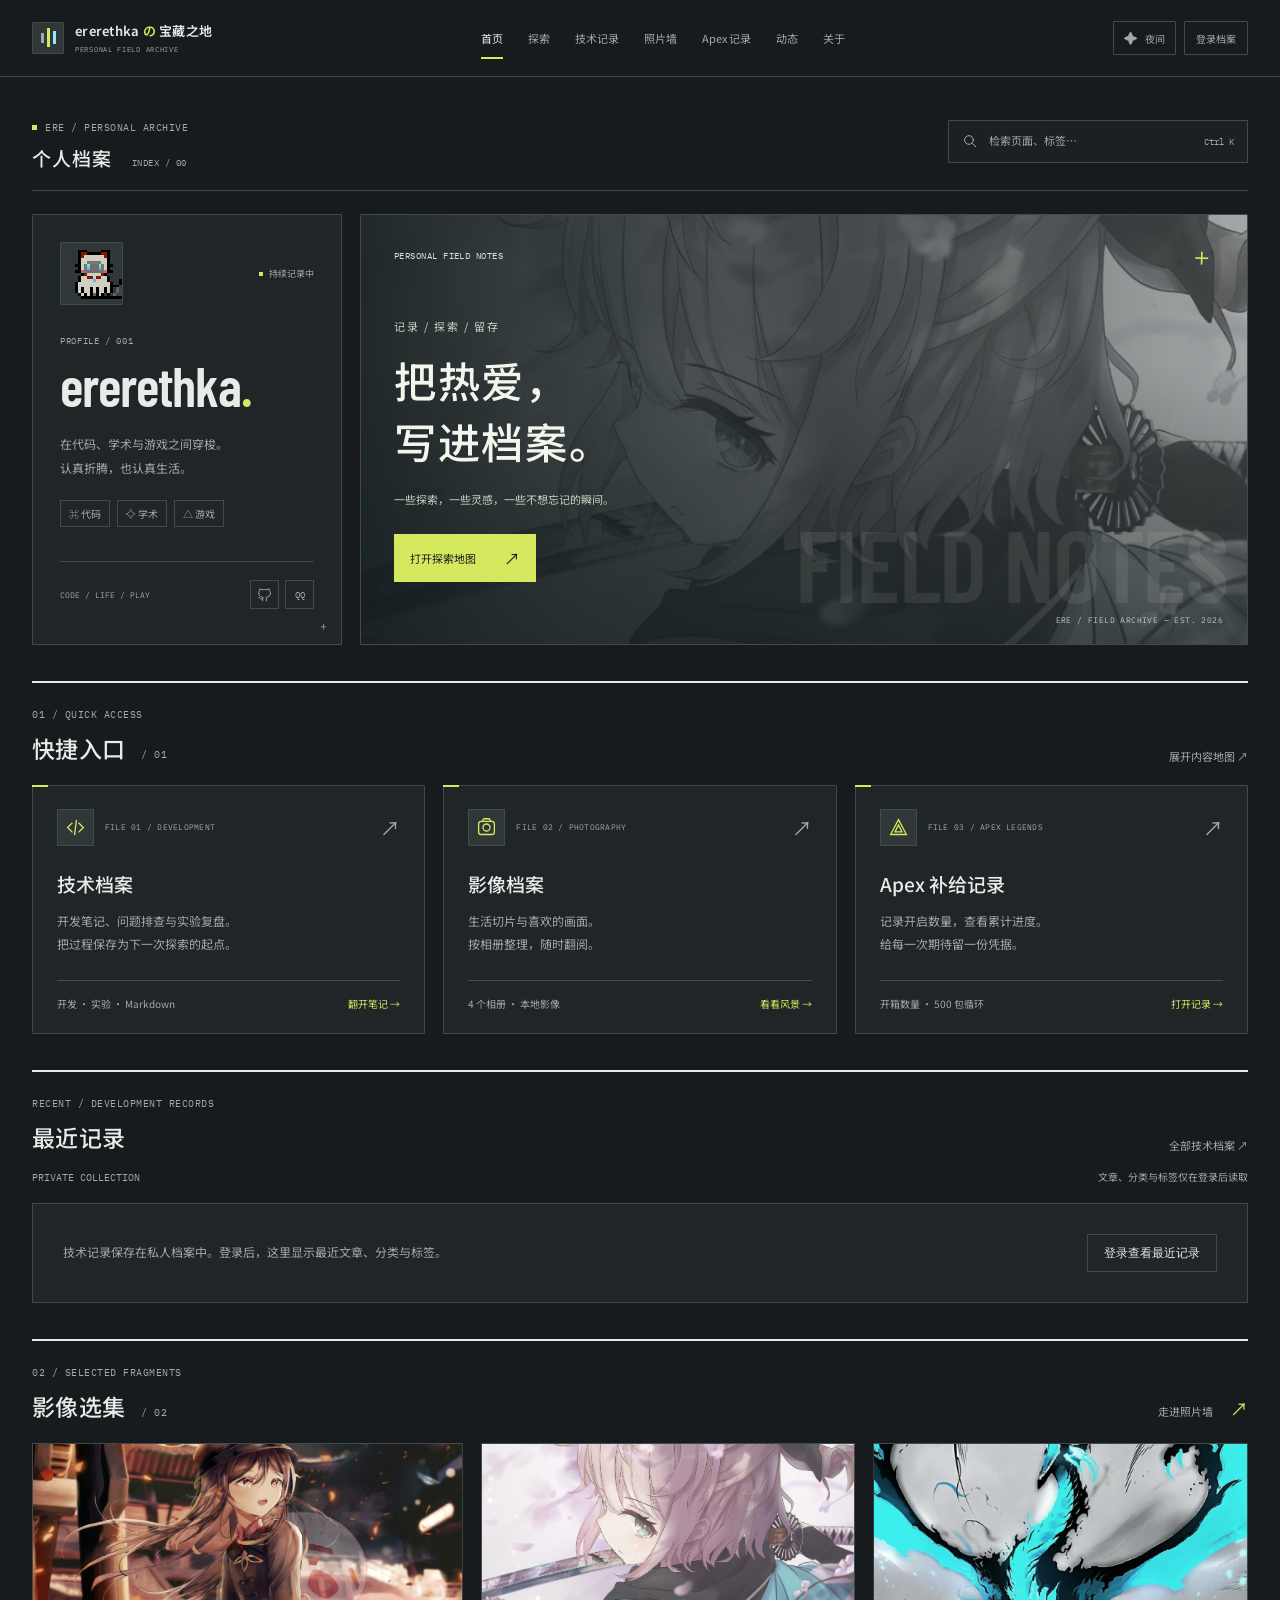
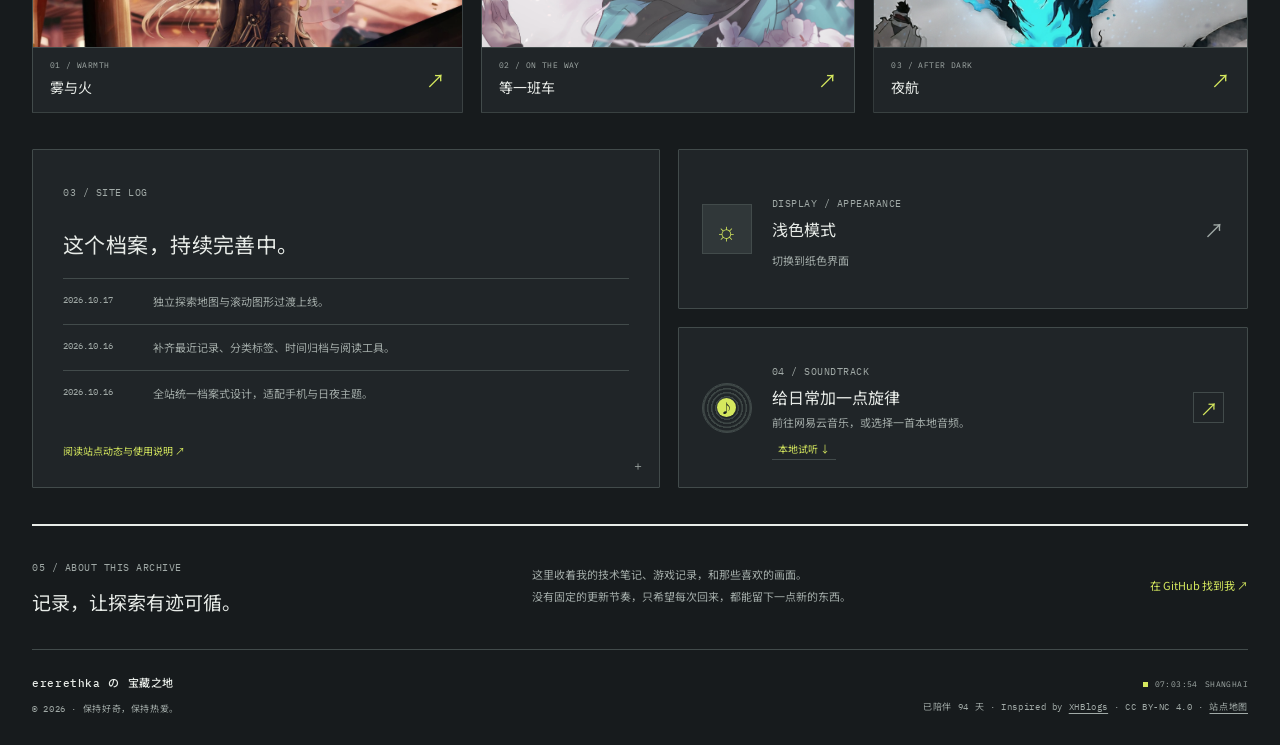
==== index.html @ 5ed35068 "feat: add a dedicated explore atlas and graphic scroll motion" ====
<!doctype html>
<html lang="zh-CN" data-theme="dark">
<head>
  <meta charset="UTF-8">
  <meta name="viewport" content="width=device-width, initial-scale=1">
  <meta name="theme-color" content="#171b1d">
  <meta name="description" content="ererethka 的数字花园。记录代码与学术，收藏生活与游戏里的小小宝藏。">
  <title>ererethka の宝藏之地</title>
  <link rel="icon" href="assets/favicon.svg" type="image/svg+xml">
  <link rel="preconnect" href="https://fonts.googleapis.com">
  <link rel="preconnect" href="https://fonts.gstatic.com" crossorigin>
  <link href="https://fonts.googleapis.com/css2?family=Barlow+Condensed:wght@500;600;700&family=IBM+Plex+Mono:wght@400;500&family=Noto+Sans+SC:wght@400;500;600;700&display=swap" rel="stylesheet">
  <link rel="stylesheet" href="styles.css?v=20261017-motion">
  <link rel="stylesheet" href="site-polish.css?v=20261017-motion">
  <link rel="stylesheet" href="styles-polish.css?v=20261017-motion">
<link rel="canonical" href="https://erethka.github.io/ererethka-s-blog/"><meta property="og:type" content="website"><meta property="og:title" content="ererethka の宝藏之地"><meta property="og:description" content="技术、影像与游戏记录，持续探索的个人档案。"><meta property="og:url" content="https://erethka.github.io/ererethka-s-blog/"><link rel="alternate" type="application/rss+xml" title="站点更新" href="/ererethka-s-blog/feed.xml"><link rel="stylesheet" href="motion.css?v=20261017-motion"><script src="navigation-motion.js?v=20261017-motion"></script></head>
<body data-route="home" data-asset-prefix="" data-auth-optional>
  <a class="skip-link" href="#mainContent">跳到正文</a>
  <header class="site-nav" id="siteNav">
    <div class="nav-inner">
      <a class="brand" href="#home" data-nav="home" aria-label="返回首页"><span class="brand-mark" aria-hidden="true"><i></i><i></i><i></i></span><span class="brand-copy"><strong>ererethka <em>の</em> 宝藏之地</strong><small>PERSONAL FIELD ARCHIVE</small></span></a>
      <nav class="desktop-links" aria-label="主导航"><a href="#home" data-nav="home">首页</a><a href="explore/index.html" data-nav="explore">探索</a><a href="dev/index.html" data-nav="dev">技术记录</a><a href="photowall/index.html" data-nav="photowall">照片墙</a><a href="apex/index.html" data-nav="apex">Apex 记录</a><a href="updates/index.html" data-nav="updates">动态</a><a href="#about" data-nav="about">关于</a></nav>
      <div class="nav-actions"><button class="theme-button" id="themeButton" type="button" aria-label="切换日夜主题"><span id="themeIcon">✦</span><span id="themeLabel">夜间</span></button><button class="mobile-menu-button" id="mobileMenuButton" type="button" aria-label="打开导航" aria-controls="mobileLinks" aria-expanded="false">☰</button></div>
    </div>
    <nav class="mobile-links" id="mobileLinks" aria-label="移动端导航"><a href="#home" data-nav="home">首页</a><a href="explore/index.html" data-nav="explore">探索</a><a href="dev/index.html" data-nav="dev">技术记录</a><a href="photowall/index.html" data-nav="photowall">照片墙</a><a href="apex/index.html" data-nav="apex">Apex 记录</a><a href="updates/index.html" data-nav="updates">动态</a><a href="#about" data-nav="about">关于</a></nav>
  </header>
  <main class="home-redesign page-container" id="home">
    <div class="home-heading" id="mainContent" tabindex="-1"><div><span class="home-kicker"><i class="small-dot"></i> ERE / PERSONAL ARCHIVE</span><p>个人档案 <span class="home-heading-code">INDEX / 00</span></p></div><section class="home-search search-wrap" aria-label="站内搜索"><div class="home-search-box"><svg viewBox="0 0 24 24" aria-hidden="true"><circle cx="10.5" cy="10.5" r="6.5"/><path d="m16 16 4.5 4.5"/></svg><input id="siteSearch" type="search" placeholder="检索页面、标签…" aria-label="搜索站内页面" autocomplete="off"><kbd>Ctrl K</kbd></div><div class="search-results home-search-results" id="searchResults" hidden></div></section></div>

    <section class="home-hero" aria-label="个人主页">
      <article class="profile-panel home-panel"><div class="profile-intro"><div class="hero-avatar" role="img" aria-label="暹罗猫像素头像"></div><span class="profile-status"><i></i> 持续记录中</span></div><p class="hero-greeting">PROFILE / 001</p><h1>ererethka<span>.</span></h1><p class="hero-intro">在代码、学术与游戏之间穿梭。<br>认真折腾，也认真生活。</p><div class="interest-tags"><span>⌘ 代码</span><span>✧ 学术</span><span>△ 游戏</span></div><div class="profile-bottom-line"><span>CODE / LIFE / PLAY</span><div class="social-row" aria-label="联系方式"><a href="https://github.com/Erethka" target="_blank" rel="noopener" aria-label="访问 GitHub"><svg viewBox="0 0 24 24" aria-hidden="true"><path d="M9 19c-4 1-4-2-6-2m12 5v-3.5c0-1 .1-1.5-.5-2 3.5-.4 7-1.7 7-7A5.4 5.4 0 0 0 20 6c.2-1 .2-2-.4-3-1.6 0-3 1-3.6 1.5a13 13 0 0 0-8 0C7.3 4 6 3 4.4 3 4 4 4 5 4.2 6a5.4 5.4 0 0 0-1.5 3.5c0 5.3 3.5 6.6 7 7-.5.5-.7 1.2-.7 2V22"/></svg></a><button type="button" data-copy="2601103442" aria-label="复制 QQ 号码">QQ</button></div></div></article>
      <article class="garden-cover" data-scroll-scene><img src="assets/backgrounds/light/station-girl.jpg" alt="站台少女主题插画" fetchpriority="high"><div class="cover-shade"></div><div class="cover-top"><span>PERSONAL FIELD NOTES</span><span class="cover-star" aria-hidden="true">＋</span></div><div class="cover-copy"><span class="cover-eyebrow">记录 / 探索 / 留存</span><h2>把热爱，<br>写进档案。</h2><p>一些探索，一些灵感，一些不想忘记的瞬间。</p><a href="explore/index.html" class="cover-link">打开探索地图 <span aria-hidden="true">↗</span></a></div><span class="cover-footnote">ERE / FIELD ARCHIVE — EST. 2026</span></article>
    </section>

    <section class="home-explore" id="projects" aria-labelledby="exploreTitle"><div class="section-heading"><div><span class="home-kicker">01 / QUICK ACCESS</span><h2 id="exploreTitle">快捷入口<span> / 01</span></h2></div><a class="section-more" href="explore/index.html">展开内容地图 ↗</a></div><div class="destination-grid">
      <a class="destination-card home-panel" href="dev/index.html"><div class="destination-top"><span class="destination-icon violet"><svg viewBox="0 0 24 24" aria-hidden="true"><path d="m8 7-5 5 5 5m8-10 5 5-5 5m-3-13-2 16"/></svg></span><span class="destination-label">FILE 01 / DEVELOPMENT</span><span class="card-arrow" aria-hidden="true">↗</span></div><h3>技术档案</h3><p>开发笔记、问题排查与实验复盘。<br>把过程保存为下一次探索的起点。</p><div class="destination-foot"><span>开发 · 实验 · Markdown</span><span>翻开笔记 →</span></div></a>
      <a class="destination-card home-panel" href="photowall/index.html"><div class="destination-top"><span class="destination-icon peach"><svg viewBox="0 0 24 24" aria-hidden="true"><rect x="3" y="5" width="18" height="15" rx="3"/><path d="m7 5 2-3h6l2 3"/><circle cx="12" cy="12" r="4"/></svg></span><span class="destination-label">FILE 02 / PHOTOGRAPHY</span><span class="card-arrow" aria-hidden="true">↗</span></div><h3>影像档案</h3><p>生活切片与喜欢的画面。<br>按相册整理，随时翻阅。</p><div class="destination-foot"><span>4 个相册 · 本地影像</span><span>看看风景 →</span></div></a>
      <a class="destination-card home-panel" href="apex/index.html"><div class="destination-top"><span class="destination-icon mint"><svg viewBox="0 0 24 24" aria-hidden="true"><path d="m12 3 9 17H3L12 3Zm0 6-4 8h8l-4-8Z"/></svg></span><span class="destination-label">FILE 03 / APEX LEGENDS</span><span class="card-arrow" aria-hidden="true">↗</span></div><h3>Apex 补给记录</h3><p>记录开启数量，查看累计进度。<br>给每一次期待留一份凭据。</p><div class="destination-foot"><span>开箱数量 · 500 包循环</span><span>打开记录 →</span></div></a>
    </div></section>

    <section class="home-recent" id="recent" aria-labelledby="recentTitle"><div class="section-heading"><div><span class="home-kicker">RECENT / DEVELOPMENT RECORDS</span><h2 id="recentTitle">最近记录</h2></div><a class="section-more" href="dev/index.html">全部技术档案 ↗</a></div><div class="recent-meta"><span id="recentStats">PRIVATE COLLECTION</span><span>文章、分类与标签仅在登录后读取</span></div><div class="recent-documents" id="recentDocuments" aria-live="polite"><div class="recent-state"><p>正在确认档案会话…</p></div></div></section>

    <section class="home-photo-strip" id="photowall" aria-labelledby="photoTitle"><div class="section-heading"><div><span class="home-kicker">02 / SELECTED FRAGMENTS</span><h2 id="photoTitle">影像选集<span> / 02</span></h2></div><a class="section-more" href="photowall/index.html">走进照片墙 <span aria-hidden="true">↗</span></a></div><div class="photo-mosaic"><a href="photowall/index.html?album=%E9%9B%BE%E4%B8%8E%E7%81%AB&amp;photo=1" class="photo-tile"><img src="assets/backgrounds/light/hu-tao.jpg" alt="雾与火，暖色调的胡桃主题插画" loading="lazy"><span class="photo-caption"><span><small>01 / WARMTH</small><strong>雾与火</strong></span><span aria-hidden="true">↗</span></span></a><a href="photowall/index.html?album=%E7%AD%89%E4%B8%80%E7%8F%AD%E8%BD%A6&amp;photo=1" class="photo-tile"><img src="assets/backgrounds/light/station-girl.jpg" alt="等一班车，站台上的少女插画" loading="lazy"><span class="photo-caption"><span><small>02 / ON THE WAY</small><strong>等一班车</strong></span><span aria-hidden="true">↗</span></span></a><a href="photowall/index.html?album=%E5%A4%9C%E8%88%AA&amp;photo=1" class="photo-tile"><img src="assets/backgrounds/dark/kaisel.jpg" alt="夜航，蓝紫色幻想场景插画" loading="lazy"><span class="photo-caption"><span><small>03 / AFTER DARK</small><strong>夜航</strong></span><span aria-hidden="true">↗</span></span></a></div></section>

    <section class="slow-grid" aria-label="花园角落"><article class="moment-card home-panel" id="timeline"><span class="home-kicker">03 / SITE LOG</span><h2>这个档案，持续完善中。</h2><ol class="site-log"><li><time datetime="2026-10-17">2026.10.17</time><span>独立探索地图与滚动图形过渡上线。</span></li><li><time datetime="2026-10-16">2026.10.16</time><span>补齐最近记录、分类标签、时间归档与阅读工具。</span></li><li><time datetime="2026-10-16">2026.10.16</time><span>全站统一档案式设计，适配手机与日夜主题。</span></li></ol><a class="log-source" href="updates/index.html">阅读站点动态与使用说明 ↗</a></article><div class="side-stack"><button class="theme-feature home-panel" id="themeCard" type="button"><span class="theme-orb" id="themeOrb" aria-hidden="true">✿</span><span><span class="home-kicker">DISPLAY / APPEARANCE</span><strong id="themeCardTitle">日间模式</strong><small id="themeCardCopy">切换到纸色界面</small></span><span class="card-arrow" aria-hidden="true">↗</span></button><section class="home-music home-panel" id="music" aria-label="音乐角落"><div class="music-disc" aria-hidden="true"><span>♪</span></div><div><span class="home-kicker">04 / SOUNDTRACK</span><h2>给日常加一点旋律</h2><p id="musicStatus">前往网易云音乐，或选择一首本地音频。</p><button class="music-load" id="chooseMusic" type="button">本地试听 ↓</button><input id="localMusic" type="file" accept="audio/*" hidden></div><a class="music-open" href="https://music.163.com/" target="_blank" rel="noopener" aria-label="在网易云音乐找一首歌">↗</a><audio id="localAudio" controls preload="metadata" hidden aria-label="本地音频播放器"></audio></section></div></section>

    <section class="home-about" id="about"><div><span class="home-kicker">05 / ABOUT THIS ARCHIVE</span><h2>记录，让探索有迹可循。</h2></div><p>这里收着我的技术笔记、游戏记录，和那些喜欢的画面。<br>没有固定的更新节奏，只希望每次回来，都能留下一点新的东西。</p><a href="https://github.com/Erethka" target="_blank" rel="noopener">在 GitHub 找到我 ↗</a></section>
    <footer class="site-footer"><div><span class="footer-name">ererethka の 宝藏之地</span><span>© 2026 · 保持好奇，保持热爱。</span></div><div class="footer-right"><span class="footer-time"><i class="small-dot"></i><span id="clock">00:00:00</span> SHANGHAI</span><span>已陪伴 <b id="uptime">0 天</b> · Inspired by <a href="https://github.com/heiehiehi/XinghuisamaBlogs" target="_blank" rel="noopener">XHBlogs</a> · CC BY-NC 4.0 · <a href="sitemap.xml">站点地图</a></span></div></footer>
  </main>
  <div class="toast" id="toast" role="status"></div>
  <script src="apex-auth.js?v=20261017-motion"></script>
  <script src="app.js?v=20261017-motion"></script>
  <script src="home-archive.js?v=20261017-motion"></script>
<script src="motion.js?v=20261017-motion"></script></body>
</html>
---- styles.css ----
:root {
  color-scheme: dark;
  --bg: #0b1023;
  --bg-deep: #080b18;
  --text: #f7f8ff;
  --muted: #a6aec7;
  --muted-strong: #d8ddf1;
  --accent: #818cf8;
  --accent-strong: #6366f1;
  --purple: #c084fc;
  --pink: #f0a5d9;
  --cyan: #7dd3fc;
  --gold: #f8d58a;
  --line: rgba(226, 232, 255, .18);
  --line-soft: rgba(226, 232, 255, .1);
  --glass: rgba(22, 30, 59, .55);
  --glass-strong: rgba(17, 24, 46, .77);
  --shadow: 0 24px 70px rgba(2, 6, 23, .34);
  --radius: 24px;
}

html[data-theme="light"] {
  color-scheme: light;
  --bg: #f3f5fb;
  --bg-deep: #e8ecf7;
  --text: #172038;
  --muted: #66718a;
  --muted-strong: #3e4964;
  --accent: #6366f1;
  --accent-strong: #4f46e5;
  --purple: #8b5cf6;
  --pink: #db78ba;
  --cyan: #1685b7;
  --gold: #b77b10;
  --line: rgba(71, 85, 125, .2);
  --line-soft: rgba(71, 85, 125, .12);
  --glass: rgba(255, 255, 255, .52);
  --glass-strong: rgba(255, 255, 255, .76);
  --shadow: 0 24px 65px rgba(76, 88, 130, .18);
}

* { box-sizing: border-box; }
html { min-height: 100%; scroll-behavior: smooth; }
body { margin: 0; min-height: 100vh; overflow-x: hidden; color: var(--text); background: var(--bg); font-family: "Noto Serif SC", "Songti SC", serif; -webkit-font-smoothing: antialiased; transition: background .7s ease, color .7s ease; }
button, input { font: inherit; }
button, a { -webkit-tap-highlight-color: transparent; }
button { border: 0; cursor: pointer; color: inherit; }
a { color: inherit; }

/* Background system inspired by XHBlogs' image slider and soft color wash. */
.ambient { position: fixed; inset: 0; z-index: -10; overflow: hidden; background: var(--bg-deep); pointer-events: none; }
.ambient-slides, .ambient-slide { position: absolute; inset: 0; }
.ambient-slide { background-position: center; background-size: cover; opacity: 0; transform: scale(1.05); transition: opacity 2s ease, transform 12s ease; }
.ambient-slide.active { opacity: .62; transform: scale(1); }
html[data-theme="light"] .ambient-slide.active { opacity: .42; }
.ambient-wash { position: absolute; inset: 0; background: linear-gradient(135deg, rgba(8, 12, 32, .9), rgba(17, 24, 55, .67) 45%, rgba(55, 33, 70, .82)); backdrop-filter: blur(13px); }
html[data-theme="light"] .ambient-wash { background: linear-gradient(135deg, rgba(247, 249, 255, .84), rgba(231, 235, 250, .55) 52%, rgba(246, 225, 242, .72)); }
.ambient-orb { position: absolute; width: 44vw; height: 44vw; max-width: 650px; max-height: 650px; border-radius: 50%; filter: blur(80px); opacity: .35; }
.orb-left { left: -18%; top: -22%; background: #6366f1; }
.orb-right { right: -17%; bottom: -25%; background: #d946ef; opacity: .21; }
html[data-theme="light"] .ambient-orb { opacity: .2; }
.ambient-grain { position: absolute; inset: 0; opacity: .06; background-image: url("data:image/svg+xml,%3Csvg viewBox='0 0 180 180' xmlns='http://www.w3.org/2000/svg'%3E%3Cfilter id='noise'%3E%3CfeTurbulence type='fractalNoise' baseFrequency='.85' numOctaves='3' stitchTiles='stitch'/%3E%3C/filter%3E%3Crect width='100%25' height='100%25' filter='url(%23noise)' opacity='.8'/%3E%3C/svg%3E"); mix-blend-mode: overlay; }

/* Shared glass language. */
.glass-card { position: relative; overflow: hidden; border: 1px solid var(--line); border-radius: var(--radius); background: var(--glass); box-shadow: var(--shadow); backdrop-filter: blur(18px); -webkit-backdrop-filter: blur(18px); transition: border-color .35s ease, background .5s ease, transform .35s ease, box-shadow .35s ease; }
.glass-card:hover { border-color: color-mix(in srgb, var(--accent) 42%, var(--line)); box-shadow: 0 27px 80px rgba(2, 6, 23, .4); }
html[data-theme="light"] .glass-card:hover { box-shadow: 0 25px 65px rgba(76, 88, 130, .22); }
.page-container { width: min(1180px, calc(100% - 34px)); margin: 0 auto; padding: 112px 0 28px; }
.kicker { display: block; margin-bottom: 10px; color: var(--accent); font: 800 10px/1.2 Manrope, sans-serif; letter-spacing: .2em; text-transform: uppercase; }
.text-link, .outline-link { color: var(--accent); font-size: 11px; font-weight: 800; text-decoration: none; white-space: nowrap; }
.text-link:hover, .outline-link:hover { color: var(--text); }

/* Navigation */
.site-nav { position: fixed; inset: 0 0 auto; z-index: 50; border-bottom: 1px solid var(--line-soft); background: color-mix(in srgb, var(--bg) 50%, transparent); backdrop-filter: blur(22px); -webkit-backdrop-filter: blur(22px); transition: transform .45s ease, background .7s ease; }
.nav-inner { width: min(1180px, calc(100% - 34px)); height: 74px; margin: 0 auto; display: flex; align-items: center; justify-content: space-between; gap: 24px; }
.brand { display: inline-flex; align-items: center; gap: 11px; color: var(--text); text-decoration: none; min-width: 210px; }
.brand-mark { display: inline-flex; align-items: center; justify-content: center; gap: 3px; width: 35px; height: 35px; border: 1px solid var(--line); border-radius: 11px; background: linear-gradient(145deg, rgba(129, 140, 248, .45), rgba(240, 165, 217, .22)); transform: skew(-8deg); box-shadow: 0 8px 22px rgba(99, 102, 241, .22); }
.brand-mark i { display: block; width: 3px; border-radius: 4px; background: #fff; }
.brand-mark i:nth-child(1) { height: 10px; }
.brand-mark i:nth-child(2) { height: 19px; background: var(--pink); }
.brand-mark i:nth-child(3) { height: 13px; background: var(--cyan); }
.brand-copy strong { display: block; font: 800 15px/1.1 Manrope, sans-serif; letter-spacing: .08em; white-space: nowrap; }
.brand-copy strong em { color: var(--accent); font-style: normal; }
.brand-copy small { display: block; margin-top: 4px; color: var(--muted); font: 700 8px/1 Manrope, sans-serif; letter-spacing: .22em; }
.desktop-links { display: flex; align-items: center; justify-content: center; gap: clamp(13px, 2.1vw, 29px); font: 700 12px/1 Manrope, sans-serif; white-space: nowrap; }
.desktop-links a, .mobile-links a { position: relative; color: var(--muted-strong); text-decoration: none; transition: color .25s ease; }
.desktop-links a:hover, .desktop-links a.active, .mobile-links a:hover, .mobile-links a.active { color: var(--accent); }
.desktop-links a.active::after { content: ""; position: absolute; right: 50%; bottom: -11px; width: 5px; height: 5px; border-radius: 50%; background: var(--accent); box-shadow: 0 0 13px var(--accent); transform: translateX(50%); }
.nav-actions { display: flex; align-items: center; gap: 8px; }
.theme-button, .icon-button, .mobile-menu-button { display: inline-flex; align-items: center; justify-content: center; gap: 7px; min-width: 38px; height: 36px; padding: 0 10px; border: 1px solid var(--line); border-radius: 11px; background: var(--glass); color: var(--muted-strong); font: 800 10px/1 Manrope, sans-serif; transition: transform .25s ease, border-color .25s ease, background .25s ease; }
.theme-button:hover, .icon-button:hover, .mobile-menu-button:hover { border-color: var(--accent); background: color-mix(in srgb, var(--accent) 16%, var(--glass)); transform: translateY(-1px); }
.theme-button span:first-child { color: var(--gold); font-size: 14px; }
.icon-button { width: 36px; padding: 0; font-size: 16px; }
.mobile-menu-button { display: none; width: 36px; padding: 0; font-size: 17px; }
.mobile-links { display: none; }

/* Home */
.welcome-grid { display: grid; grid-template-columns: 1.22fr .78fr; gap: 22px; margin-bottom: 23px; }
.profile-card { min-height: 275px; padding: 30px; display: flex; flex-direction: column; justify-content: space-between; cursor: default; }
.profile-card::before { content: ""; position: absolute; width: 260px; height: 260px; right: -100px; top: -120px; border-radius: 50%; background: radial-gradient(circle, rgba(129, 140, 248, .35), transparent 70%); pointer-events: none; }
.profile-top { display: flex; gap: 23px; align-items: center; position: relative; z-index: 1; }
.avatar-frame { flex: 0 0 104px; width: 104px; height: 104px; padding: 4px; border-radius: 25px; background: linear-gradient(145deg, var(--accent-strong), var(--pink)); box-shadow: 0 10px 28px rgba(99, 102, 241, .32); transform: rotate(-3deg); transition: transform .4s ease; }
.profile-card:hover .avatar-frame { transform: rotate(2deg) scale(1.04); }
.avatar-frame img { display: block; width: 100%; height: 100%; border-radius: 21px; object-fit: cover; background: var(--glass-strong); }
.profile-copy h1 { margin: 0 0 10px; font-size: clamp(26px, 3vw, 38px); line-height: 1.22; letter-spacing: -.04em; }
.profile-copy > p:last-child { max-width: 510px; margin: 0; color: var(--muted); font-size: 13px; line-height: 1.9; }
.profile-bottom { display: flex; align-items: end; justify-content: space-between; gap: 18px; margin-top: 27px; position: relative; z-index: 1; }
.mini-stats { display: flex; align-items: center; gap: 27px; }
.mini-stats > div { min-width: 44px; text-align: center; }
.mini-stats > div + div { border-left: 1px solid var(--line); padding-left: 27px; }
.mini-stats strong { display: block; color: var(--accent); font: 900 23px/1 Manrope, sans-serif; }
.mini-stats span { display: block; margin-top: 6px; color: var(--muted); font-size: 10px; }
.social-row { display: flex; gap: 8px; }
.social-row a, .social-row button { display: grid; place-items: center; width: 34px; height: 34px; border: 1px solid var(--line); border-radius: 11px; background: rgba(255, 255, 255, .08); color: var(--muted-strong); font: 800 9px/1 Manrope, sans-serif; text-decoration: none; transition: .25s ease; }
.social-row a:hover, .social-row button:hover { color: #fff; border-color: var(--accent); background: var(--accent); transform: translateY(-2px); }
.music-card { min-height: 275px; padding: 27px; display: flex; flex-direction: column; justify-content: space-between; }
.card-glow { position: absolute; width: 220px; height: 220px; right: -85px; top: -105px; border-radius: 50%; background: radial-gradient(circle, rgba(192, 132, 252, .4), transparent 68%); }
.music-head, .section-label { display: flex; align-items: center; justify-content: space-between; gap: 12px; font: 800 9px/1 Manrope, sans-serif; letter-spacing: .13em; }
.pill { display: inline-flex; padding: 6px 9px; border-radius: 7px; background: rgba(129, 140, 248, .15); color: var(--accent); }
.live-indicator { color: #86efac; font-size: 8px; }
.live-indicator i, .status-dot { display: inline-block; width: 6px; height: 6px; margin-right: 5px; border-radius: 50%; background: #86efac; box-shadow: 0 0 11px #86efac; }
.music-main { display: flex; align-items: center; gap: 17px; position: relative; z-index: 1; }
.record-disc { display: grid; place-items: center; width: 88px; height: 88px; flex: 0 0 88px; border: 3px solid rgba(255, 255, 255, .5); border-radius: 50%; background: radial-gradient(circle at center, #f8fafc 0 8%, #a5b4fc 9% 12%, #3b425e 13% 29%, #11162d 30% 64%, #6366f1 65% 69%, #11162d 70%); box-shadow: 0 12px 24px rgba(2, 6, 23, .35); }
.record-disc span { color: var(--accent-strong); font-size: 21px; transform: translateY(-1px); }
.music-main h2 { margin: 0 0 7px; font-size: 18px; letter-spacing: -.03em; }
.music-main p { margin: 0; color: var(--muted); font-size: 11px; line-height: 1.7; }
.music-controls { display: flex; align-items: center; gap: 13px; position: relative; z-index: 1; }
.round-control { display: grid; place-items: center; width: 40px; height: 40px; border-radius: 50%; background: var(--accent); color: #fff; font: 800 12px/1 Manrope, sans-serif; box-shadow: 0 8px 20px rgba(99, 102, 241, .35); transition: transform .25s ease; }
.round-control:hover { transform: scale(1.08); }
.music-controls > a { margin-left: auto; color: var(--accent); font: 800 10px/1 Manrope, sans-serif; text-decoration: none; }
.wave { display: flex; align-items: end; height: 25px; gap: 3px; }
.wave i { display: block; width: 3px; height: 9px; border-radius: 4px; background: var(--purple); animation: wave 1.3s ease-in-out infinite; }
.wave i:nth-child(2) { height: 17px; animation-delay: .2s; background: var(--accent); }.wave i:nth-child(3) { height: 12px; animation-delay: .4s; }.wave i:nth-child(4) { height: 20px; animation-delay: .1s; background: var(--pink); }.wave i:nth-child(5) { height: 8px; animation-delay: .35s; }
@keyframes wave { 0%, 100% { transform: scaleY(.65); opacity: .65; } 50% { transform: scaleY(1.2); opacity: 1; } }

.search-wrap { position: relative; z-index: 4; width: min(690px, 100%); margin: 0 auto 25px; }
.search-box { display: flex; align-items: center; gap: 11px; height: 48px; padding: 0 15px; border: 1px solid var(--line); border-radius: 16px; background: var(--glass); box-shadow: var(--shadow); backdrop-filter: blur(16px); }
.search-box > span { color: var(--accent); font: 900 23px/1 Manrope, sans-serif; transform: rotate(-15deg); }
.search-box input { min-width: 0; flex: 1; border: 0; outline: 0; background: transparent; color: var(--text); font-size: 12px; }
.search-box input::placeholder { color: var(--muted); }
.search-box kbd { padding: 4px 7px; border: 1px solid var(--line); border-radius: 6px; color: var(--muted); font: 700 9px/1 Manrope, sans-serif; }
.search-results { position: absolute; inset: 55px 0 auto; padding: 8px; border: 1px solid var(--line); border-radius: 15px; background: var(--glass-strong); box-shadow: var(--shadow); backdrop-filter: blur(18px); }
.search-result { display: block; padding: 10px 12px; border-radius: 10px; color: var(--muted-strong); text-decoration: none; font-size: 11px; }.search-result:hover { background: rgba(129, 140, 248, .14); color: var(--text); }.search-result small { display: block; margin-top: 3px; color: var(--muted); font: 9px/1.4 Manrope, sans-serif; }

.feature-grid { display: grid; grid-template-columns: .96fr 1.04fr; gap: 22px; margin-bottom: 22px; }
.feature-card { min-height: 395px; padding: 27px; }
.section-label { color: var(--muted); }.section-label a { color: var(--accent); text-decoration: none; letter-spacing: 0; }.feature-card h2 { margin: 28px 0 20px; font-size: 25px; letter-spacing: -.04em; }
.project-list { display: flex; flex-direction: column; gap: 4px; }.project-list article { display: grid; grid-template-columns: auto 1fr auto; align-items: start; gap: 11px; padding: 15px 0; border-top: 1px solid var(--line-soft); }.project-list article > div { min-width: 0; }.project-list strong { display: block; font-size: 13px; }.project-list p { margin: 5px 0 0; color: var(--muted); font-size: 10px; line-height: 1.7; }.project-list article > b { color: var(--muted); font: 800 8px/1 Manrope, sans-serif; letter-spacing: .14em; }.project-dot { width: 9px; height: 9px; margin-top: 4px; border-radius: 50%; box-shadow: 0 0 13px currentColor; }.project-dot.violet { color: var(--purple); background: var(--purple); }.project-dot.cyan { color: var(--cyan); background: var(--cyan); }.project-dot.pink { color: var(--pink); background: var(--pink); }
.feature-side { display: flex; flex-direction: column; gap: 22px; min-width: 0; }.photo-card { display: block; min-height: 200px; color: #fff; text-decoration: none; }.photo-card img, .photo-overlay { position: absolute; inset: 0; width: 100%; height: 100%; object-fit: cover; }.photo-card img { transition: transform .8s ease; }.photo-card:hover img { transform: scale(1.06); }.photo-overlay { background: linear-gradient(120deg, rgba(12, 18, 43, .77), rgba(29, 18, 45, .19) 70%); }.photo-card > div { position: absolute; inset: auto 25px 22px; z-index: 1; }.photo-card .kicker { color: #dbeafe; }.photo-card h2 { margin: 0 0 3px; font-size: 27px; }.photo-card p { margin: 0; color: rgba(255, 255, 255, .82); font-size: 11px; }.side-row { display: grid; grid-template-columns: 1.35fr .65fr; gap: 22px; min-height: 173px; }.moments-card { padding: 23px; }.moments-card h3 { margin: 23px 0 10px; font-size: 16px; }.moments-card p { margin: 0; color: var(--muted); font-size: 11px; line-height: 1.7; }.tiny-arrow { color: var(--accent); font-size: 16px; }.moment-line { display: flex; align-items: center; gap: 7px; margin-top: 18px; color: var(--muted); font: 9px/1 Manrope, sans-serif; }.moment-line i { width: 5px; height: 5px; border-radius: 50%; background: var(--pink); box-shadow: 0 0 10px var(--pink); }.theme-card { display: flex; flex-direction: column; align-items: center; justify-content: center; gap: 5px; padding: 16px; text-align: center; }.theme-card:hover { transform: translateY(-3px); }.theme-orb { display: grid; place-items: center; width: 58px; height: 58px; margin-bottom: 7px; border-radius: 50%; background: linear-gradient(145deg, #f7d68e, #d8a7f4); color: #fff; font-size: 27px; box-shadow: inset -8px -8px 18px rgba(110, 67, 162, .24), 0 9px 22px rgba(192, 132, 252, .3); }.theme-card strong { font-size: 12px; }.theme-card small { color: var(--muted); font-size: 9px; }.theme-hint { margin-top: 6px; color: var(--accent); font: 800 8px/1 Manrope, sans-serif; letter-spacing: .08em; }
.dashboard { display: flex; align-items: stretch; min-height: 91px; margin-bottom: 22px; }.clock-block { display: flex; flex-direction: column; justify-content: center; min-width: 215px; padding: 17px 26px; color: #fff; background: rgba(9, 14, 34, .74); font-family: Manrope, sans-serif; }.clock-block span { font-size: 27px; font-weight: 900; letter-spacing: .1em; }.clock-block small { margin-top: 6px; color: #a5b4fc; font-size: 8px; letter-spacing: .16em; }.dashboard-copy { display: flex; align-items: center; gap: 12px; flex: 1; padding: 16px 25px; }.status-dot { flex: 0 0 auto; width: 8px; height: 8px; margin: 0; }.dashboard-copy h2 { margin: 0 0 5px; font-size: 14px; }.dashboard-copy p { margin: 0; color: var(--muted); font-size: 10px; line-height: 1.6; }.dashboard-copy strong { color: var(--accent); }.stack-badges { display: flex; align-items: center; gap: 7px; padding: 16px 23px; font: 800 8px/1 Manrope, sans-serif; }.stack-badges span { padding: 7px 8px; border: 1px solid var(--line); border-radius: 7px; color: var(--muted); background: rgba(255, 255, 255, .06); white-space: nowrap; }
.lower-grid { display: grid; grid-template-columns: 1fr 1fr; gap: 22px; margin-bottom: 24px; }.lower-card { min-height: 190px; padding: 25px; }.lower-card h2 { margin: 26px 0 9px; font-size: 22px; }.lower-card p { max-width: 430px; margin: 0 0 20px; color: var(--muted); font-size: 11px; line-height: 1.8; }
.site-footer { display: flex; align-items: center; justify-content: space-between; gap: 18px; padding: 23px 4px 7px; color: var(--muted); font: 800 9px/1.5 Manrope, sans-serif; letter-spacing: .07em; }.site-footer a { color: var(--accent); text-decoration: none; }.site-footer a:hover { color: var(--text); }

/* Apex page */
.apex-page { padding-top: 122px; }.apex-hero { display: flex; align-items: end; justify-content: space-between; gap: 24px; margin-bottom: 24px; }.apex-hero h1 { margin: 0 0 9px; font-size: clamp(32px, 5vw, 58px); letter-spacing: -.06em; }.apex-hero h1 em { color: var(--accent); font-style: normal; }.apex-hero p:not(.kicker) { max-width: 590px; margin: 0; color: var(--muted); font-size: 12px; line-height: 1.8; }.apex-hero-side { min-width: 170px; padding: 15px 18px; border: 1px solid rgba(248, 213, 138, .28); border-radius: 15px; background: rgba(248, 213, 138, .08); color: var(--gold); font: 800 9px/1.6 Manrope, sans-serif; letter-spacing: .1em; text-align: right; }.apex-hero-side strong { display: block; margin-top: 5px; color: var(--text); font-size: 23px; letter-spacing: -.03em; }.apex-stats { display: grid; grid-template-columns: repeat(4, 1fr); gap: 13px; margin-bottom: 22px; }.apex-stat { min-height: 111px; padding: 18px; }.apex-stat span { display: block; color: var(--muted); font-size: 10px; }.apex-stat strong { display: block; margin-top: 8px; color: var(--text); font: 900 25px/1 Manrope, sans-serif; letter-spacing: -.05em; }.apex-stat small { display: block; margin-top: 8px; color: var(--muted); font: 8px/1 Manrope, sans-serif; letter-spacing: .13em; }.apex-stat .stat-symbol { position: absolute; right: 16px; top: 14px; color: var(--accent); font: 900 18px/1 Manrope, sans-serif; }.apex-stat:nth-child(2) .stat-symbol { color: var(--pink); }.apex-stat:nth-child(3) .stat-symbol { color: var(--gold); }.apex-stat:nth-child(4) .stat-symbol { color: var(--cyan); }.apex-workspace { display: grid; grid-template-columns: 1.25fr .75fr; gap: 22px; margin-bottom: 23px; }.apex-panel { padding: 27px; }.panel-heading { display: flex; align-items: start; justify-content: space-between; gap: 15px; }.panel-heading h2 { margin: 0; font-size: 22px; letter-spacing: -.04em; }.panel-heading p { margin: 0 0 8px; }.rule-note { display: flex; gap: 10px; margin: 22px 0 2px; padding: 12px 14px; border: 1px solid rgba(248, 213, 138, .2); border-radius: 11px; background: rgba(248, 213, 138, .07); color: var(--muted); font-size: 10px; line-height: 1.7; }.rule-note strong { color: var(--gold); font: 800 9px/1 Manrope, sans-serif; letter-spacing: .12em; }.field-row { display: grid; grid-template-columns: 1fr .75fr; gap: 13px; }.field { display: block; margin-top: 17px; color: var(--muted-strong); font-size: 10px; font-weight: 700; }.field input { display: block; width: 100%; margin-top: 7px; padding: 11px 12px; border: 1px solid var(--line); border-radius: 10px; outline: 0; background: rgba(6, 11, 28, .36); color: var(--text); font: 12px/1.3 Manrope, sans-serif; transition: border-color .2s ease, box-shadow .2s ease; }.field input:focus { border-color: var(--accent); box-shadow: 0 0 0 3px rgba(99, 102, 241, .15); }.number-input { display: flex; align-items: center; padding-right: 11px; border: 1px solid var(--line); border-radius: 10px; background: rgba(6, 11, 28, .36); }.number-input input { margin: 0; border: 0; background: transparent; box-shadow: none; }.number-input input:focus { box-shadow: none; }.number-input span { color: var(--muted); font: 800 8px/1 Manrope, sans-serif; letter-spacing: .12em; }.heirloom-toggle { display: flex; align-items: center; gap: 11px; margin-top: 19px; padding: 13px; border: 1px solid rgba(240, 165, 217, .25); border-radius: 11px; background: rgba(240, 165, 217, .07); cursor: pointer; }.heirloom-toggle input { position: absolute; opacity: 0; pointer-events: none; }.toggle-mark { display: grid; place-items: center; width: 28px; height: 28px; border: 1px solid rgba(240, 165, 217, .4); border-radius: 8px; color: var(--pink); font-size: 16px; transition: .25s ease; }.heirloom-toggle input:checked + .toggle-mark { color: #fff; background: linear-gradient(135deg, #f08cbe, #8b5cf6); box-shadow: 0 0 18px rgba(240, 165, 217, .4); }.heirloom-toggle b { display: block; font-size: 11px; }.heirloom-toggle small { display: block; margin-top: 3px; color: var(--muted); font-size: 9px; }.form-foot { display: flex; align-items: center; justify-content: space-between; gap: 12px; margin-top: 22px; }.required-note { color: var(--muted); font-size: 9px; }.required-note b { color: var(--pink); }.primary-button, .outline-button { display: inline-flex; align-items: center; justify-content: center; min-height: 43px; padding: 0 16px; border-radius: 11px; font: 800 11px/1 Manrope, sans-serif; transition: transform .25s ease, box-shadow .25s ease, background .25s ease; }.primary-button { background: linear-gradient(110deg, var(--accent-strong), #c06cce); color: #fff; box-shadow: 0 10px 24px rgba(99, 102, 241, .3); }.primary-button:hover { transform: translateY(-2px); box-shadow: 0 13px 30px rgba(99, 102, 241, .45); }.outline-button { border: 1px solid var(--line); background: rgba(255, 255, 255, .05); color: var(--muted-strong); }.outline-button:hover { border-color: var(--accent); background: rgba(129, 140, 248, .13); }.insight-panel { background: linear-gradient(160deg, rgba(66, 48, 102, .55), var(--glass)); }.insight-panel::before { content: ""; position: absolute; width: 260px; height: 260px; right: -130px; top: -130px; border-radius: 50%; background: radial-gradient(circle, rgba(240, 165, 217, .28), transparent 68%); }.mini-label { padding: 6px 9px; border: 1px solid rgba(134, 239, 172, .3); border-radius: 7px; color: #86efac; font: 800 8px/1 Manrope, sans-serif; letter-spacing: .13em; }.vibe-face { display: grid; place-items: center; height: 112px; color: #e9d5ff; text-shadow: 0 0 23px rgba(192, 132, 252, .7); font: 900 45px/1 Manrope, sans-serif; letter-spacing: -.18em; }.vibe-title { margin: 0 0 7px; font-size: 15px; font-weight: 900; }.vibe-copy { margin: 0 0 21px; color: var(--muted); font-size: 11px; line-height: 1.7; }.insight-line { display: flex; align-items: center; justify-content: space-between; gap: 12px; padding: 12px 0; border-top: 1px solid var(--line-soft); color: var(--muted); font-size: 10px; }.insight-line strong { max-width: 145px; overflow: hidden; color: var(--muted-strong); font: 800 11px/1.3 Manrope, sans-serif; text-align: right; text-overflow: ellipsis; white-space: nowrap; }.history-panel { padding: 27px; }.history-panel .section-label { margin-bottom: 14px; }.empty-state { padding: 38px 18px; border: 1px dashed var(--line); border-radius: 15px; background: rgba(255, 255, 255, .025); text-align: center; }.empty-state .empty-glyph { color: var(--accent); font-size: 32px; text-shadow: 0 0 25px var(--accent); }.empty-state h3 { margin: 11px 0 6px; font-size: 17px; }.empty-state p { margin: 0 0 17px; color: var(--muted); font-size: 11px; }.records-list { display: flex; flex-direction: column; gap: 9px; }.record-card { position: relative; display: grid; grid-template-columns: auto 1fr auto auto; align-items: center; gap: 13px; padding: 14px 16px; border: 1px solid var(--line); border-radius: 13px; background: rgba(12, 18, 42, .48); animation: rise .35s ease both; }.record-card-red { border-color: rgba(240, 165, 217, .3); background: rgba(94, 32, 77, .3); }.record-badge { display: grid; place-items: center; width: 42px; height: 42px; border-radius: 12px; background: rgba(129, 140, 248, .14); color: var(--accent); font: 900 18px/1 Manrope, sans-serif; }.record-card-red .record-badge { background: rgba(240, 165, 217, .17); color: var(--pink); }.record-main h3 { margin: 0 0 5px; font-size: 12px; }.record-main p { margin: 0; color: var(--muted); font: 10px/1.5 Manrope, sans-serif; }.record-main p span { color: var(--muted-strong); }.record-main p b { color: var(--pink); }.record-side { min-width: 70px; text-align: right; }.record-side strong { display: block; font: 800 12px/1 Manrope, sans-serif; }.record-side small { display: block; margin-top: 4px; color: var(--muted); font: 8px/1 Manrope, sans-serif; letter-spacing: .12em; }.record-delete { width: 27px; height: 27px; border-radius: 8px; background: transparent; color: var(--muted); font-size: 16px; opacity: .6; transition: .2s ease; }.record-delete:hover { color: var(--pink); background: rgba(240, 165, 217, .13); opacity: 1; }.apex-footer { margin-top: 4px; }

/* Modal and feedback */
.modal-backdrop { position: fixed; inset: 0; z-index: 100; display: grid; place-items: center; padding: 18px; background: rgba(3, 6, 20, .68); backdrop-filter: blur(10px); opacity: 0; visibility: hidden; transition: opacity .25s ease, visibility .25s ease; }.modal-backdrop.open { opacity: 1; visibility: visible; }.modal { width: min(570px, 100%); max-height: calc(100vh - 36px); overflow: auto; padding: 27px; border: 1px solid var(--line); border-radius: 20px; background: var(--glass-strong); box-shadow: 0 30px 90px rgba(0, 0, 0, .45); transform: translateY(11px); transition: transform .25s ease; }.modal-backdrop.open .modal { transform: translateY(0); }.modal-top { display: flex; align-items: start; justify-content: space-between; gap: 15px; }.modal h2 { margin: 0; font-size: 22px; }.close-button { display: grid; place-items: center; width: 33px; height: 33px; border: 1px solid var(--line); border-radius: 9px; background: transparent; color: var(--muted); font-size: 21px; }.close-button:hover { color: var(--text); border-color: var(--accent); }.modal-copy { margin: 16px 0; color: var(--muted); font-size: 11px; line-height: 1.7; }.notice { display: flex; gap: 10px; padding: 11px 12px; border: 1px solid rgba(129, 140, 248, .22); border-radius: 10px; background: rgba(129, 140, 248, .1); color: var(--muted); font-size: 10px; line-height: 1.6; }.notice > span { color: var(--accent); font: 900 16px/1 Manrope, sans-serif; }.notice p { margin: 0; }.notice b { color: var(--muted-strong); }.field-grid { display: grid; grid-template-columns: 1fr 1fr; gap: 0 13px; margin-top: 8px; }.field-grid label, .field-full { display: block; margin-top: 15px; color: var(--muted-strong); font-size: 10px; font-weight: 700; }.field-grid input, .field-full input { display: block; width: 100%; margin-top: 7px; padding: 11px 12px; border: 1px solid var(--line); border-radius: 9px; outline: 0; background: rgba(5, 10, 27, .43); color: var(--text); font: 12px/1.3 Manrope, sans-serif; }.field-grid input:focus, .field-full input:focus { border-color: var(--accent); box-shadow: 0 0 0 3px rgba(99, 102, 241, .13); }.modal-actions { display: flex; justify-content: flex-end; gap: 9px; margin-top: 22px; }.modal-status { min-height: 15px; margin: 11px 0 0; color: #86efac; font: 10px/1.5 Manrope, sans-serif; }.toast { position: fixed; left: 50%; bottom: 25px; z-index: 130; max-width: min(90vw, 460px); padding: 11px 16px; border-radius: 10px; background: #f8fafc; color: #22203c; box-shadow: 0 12px 35px rgba(0, 0, 0, .3); font: 800 11px/1.4 Manrope, sans-serif; opacity: 0; pointer-events: none; transform: translate(-50%, 20px); transition: opacity .25s ease, transform .25s ease; }.toast.show { opacity: 1; transform: translate(-50%, 0); }
@keyframes rise { from { opacity: 0; transform: translateY(8px); } to { opacity: 1; transform: translateY(0); } }

@media (max-width: 980px) {
  .desktop-links { gap: 14px; }.brand { min-width: auto; }.brand-copy strong { font-size: 13px; }.brand-copy small { font-size: 7px; }
  .welcome-grid, .feature-grid, .apex-workspace { grid-template-columns: 1fr; }.music-card { min-height: 235px; }.profile-card { min-height: 255px; }.feature-card { min-height: auto; }.feature-side { display: grid; grid-template-columns: 1fr 1fr; align-items: stretch; }.photo-card { min-height: 255px; }.side-row { grid-template-columns: 1fr; min-height: 255px; }.moments-card { min-height: 150px; }.theme-card { min-height: 150px; }.dashboard { flex-wrap: wrap; }.clock-block { flex: 0 0 100%; min-width: 0; }.dashboard-copy { min-height: 78px; }.stack-badges { flex: 1; flex-wrap: wrap; }.apex-stats { grid-template-columns: repeat(2, 1fr); }
}

@media (max-width: 720px) {
  .site-nav { position: sticky; }.nav-inner { height: 66px; }.desktop-links { display: none; }.mobile-menu-button { display: inline-flex; }.theme-button { min-width: 36px; padding: 0 8px; }.theme-button span:last-child { display: none; }.mobile-links { display: none; flex-wrap: wrap; gap: 7px; padding: 0 17px 13px; }.mobile-links.open { display: flex; }.mobile-links a { padding: 8px 10px; border: 1px solid var(--line-soft); border-radius: 9px; font: 800 10px/1 Manrope, sans-serif; }.page-container, .apex-page { width: min(100% - 24px, 620px); padding-top: 27px; }.welcome-grid { gap: 13px; }.profile-card, .music-card, .feature-card, .moments-card, .theme-card, .lower-card, .apex-panel, .history-panel { padding: 20px; }.profile-top { align-items: start; gap: 15px; }.avatar-frame { flex-basis: 78px; width: 78px; height: 78px; border-radius: 19px; }.avatar-frame img { border-radius: 15px; }.profile-copy h1 { font-size: 24px; }.profile-copy > p:last-child { font-size: 11px; line-height: 1.7; }.profile-bottom { align-items: start; flex-direction: column; gap: 15px; margin-top: 21px; }.mini-stats { gap: 18px; }.mini-stats > div + div { padding-left: 18px; }.social-row { align-self: end; }.music-main { gap: 13px; }.record-disc { width: 68px; height: 68px; flex-basis: 68px; }.music-main h2 { font-size: 16px; }.music-controls > a { font-size: 9px; }.feature-side { display: flex; }.side-row { display: grid; grid-template-columns: 1fr 1fr; min-height: 0; }.theme-card { min-height: 190px; }.dashboard-copy { padding: 15px 19px; }.stack-badges { padding: 12px 19px 17px; }.stack-badges span { font-size: 7px; }.lower-grid { grid-template-columns: 1fr; gap: 13px; }.site-footer { flex-direction: column; align-items: flex-start; padding-top: 15px; font-size: 8px; }.apex-hero { align-items: start; flex-direction: column; }.apex-hero-side { width: 100%; text-align: left; }.apex-stats { gap: 8px; }.apex-stat { min-height: 100px; padding: 14px; }.apex-stat strong { font-size: 21px; }.field-row, .field-grid { grid-template-columns: 1fr; gap: 0; }.form-foot { align-items: stretch; flex-direction: column; }.form-foot .primary-button { width: 100%; }.record-card { grid-template-columns: auto 1fr; gap: 10px; }.record-side { grid-column: 2; min-width: 0; text-align: left; }.record-delete { position: absolute; top: 10px; right: 10px; }.record-main { padding-right: 20px; }.modal { padding: 20px; }.modal-actions { flex-direction: column-reverse; }.modal-actions button { width: 100%; }
}

@media (max-width: 430px) {
  .brand-copy strong { font-size: 12px; letter-spacing: .04em; }.brand-copy small { letter-spacing: .16em; }.nav-actions { gap: 5px; }.icon-button { width: 33px; }.profile-top { flex-direction: column; }.profile-copy h1 { margin-top: 4px; }.side-row { grid-template-columns: 1fr; }.theme-card { min-height: 160px; }.theme-orb { width: 48px; height: 48px; font-size: 22px; }.apex-stats { grid-template-columns: 1fr 1fr; }.apex-stat span { font-size: 9px; }.apex-stat strong { font-size: 19px; }.apex-stat small { font-size: 7px; }.music-controls { gap: 9px; }.wave { display: none; }
}

.sync-pill { display: inline-flex; align-items: center; gap: 6px; padding: 7px 10px; border: 1px solid var(--line); border-radius: 999px; background: var(--glass); color: var(--muted); font: 800 8px/1 Manrope, sans-serif; white-space: nowrap; }
.sync-pill i { width: 6px; height: 6px; border-radius: 50%; background: var(--cyan); box-shadow: 0 0 10px var(--cyan); }
.sync-pill.connected i { background: #86efac; box-shadow: 0 0 10px #86efac; }.sync-pill.working i { background: var(--gold); box-shadow: 0 0 10px var(--gold); animation: pulse 1s ease-in-out infinite; }
@keyframes pulse { 50% { opacity: .35; transform: scale(.7); } }
.apex-toolbar { display: flex; align-items: center; justify-content: flex-end; gap: 14px; margin: -8px 0 18px; color: var(--muted); font: 800 9px/1 Manrope, sans-serif; letter-spacing: .1em; text-transform: uppercase; }
.apex-toolbar .outline-button { min-height: 35px; padding: 0 12px; font-size: 9px; }
@media (max-width: 720px) { .sync-pill { padding: 7px 8px; }.sync-pill span { display: none; }.apex-toolbar { justify-content: space-between; margin-top: 0; }.apex-toolbar .outline-button { min-height: 34px; } }

/* Visual polish: keep the XHBlogs-inspired illustration visible and let the
   interface float above it as a calm, translucent layer. */
:root {
  --bg: #0a0d1d;
  --bg-deep: #050711;
  --text: #f8f8ff;
  --muted: #b5bad2;
  --muted-strong: #e5e7f7;
  --accent: #9da8ff;
  --accent-strong: #717dff;
  --purple: #d0a9ff;
  --pink: #ffb6de;
  --cyan: #99e3ff;
  --gold: #ffe1a1;
  --line: rgba(239, 242, 255, .2);
  --line-soft: rgba(239, 242, 255, .11);
  --glass: rgba(20, 27, 57, .48);
  --glass-strong: rgba(12, 17, 38, .79);
  --shadow: 0 25px 80px rgba(2, 5, 21, .34);
  --radius: 26px;
}

html[data-theme="light"] {
  --bg: #eef2fb;
  --bg-deep: #e2e7f5;
  --text: #20243a;
  --muted: #65708a;
  --muted-strong: #404966;
  --accent: #6472dc;
  --accent-strong: #5964d5;
  --purple: #9272d3;
  --pink: #d98aba;
  --cyan: #2f97bd;
  --gold: #be8420;
  --line: rgba(73, 84, 128, .2);
  --line-soft: rgba(73, 84, 128, .12);
  --glass: rgba(255, 255, 255, .46);
  --glass-strong: rgba(255, 255, 255, .8);
  --shadow: 0 24px 68px rgba(86, 99, 145, .2);
}

body {
  background: var(--bg);
  background-image: radial-gradient(circle at 50% -20%, rgba(125, 135, 255, .08), transparent 45%);
}

.ambient {
  background: var(--bg-deep);
  isolation: isolate;
}

.ambient-slide {
  opacity: 0;
  filter: saturate(.82) contrast(.94) brightness(.8);
  transform: scale(1.08);
  transition: opacity 2.2s ease, transform 16s ease, filter 1.5s ease;
}

.ambient-slide.active {
  opacity: .9;
  filter: saturate(.88) contrast(.95) brightness(.84);
  transform: scale(1);
}

.ambient-wash {
  background:
    linear-gradient(180deg, rgba(5, 8, 24, .48), rgba(8, 10, 28, .2) 45%, rgba(7, 6, 21, .66)),
    linear-gradient(120deg, rgba(63, 82, 163, .15), rgba(126, 59, 139, .14));
  backdrop-filter: blur(5px) saturate(108%);
  -webkit-backdrop-filter: blur(5px) saturate(108%);
}

html[data-theme="light"] .ambient-slide.active {
  opacity: .78;
  filter: saturate(.82) contrast(.95) brightness(.98);
}

html[data-theme="light"] .ambient-wash {
  background:
    linear-gradient(180deg, rgba(242, 246, 255, .38), rgba(244, 237, 251, .18) 48%, rgba(249, 247, 255, .54)),
    linear-gradient(120deg, rgba(161, 185, 255, .13), rgba(246, 186, 225, .14));
  backdrop-filter: blur(6px) saturate(110%);
  -webkit-backdrop-filter: blur(6px) saturate(110%);
}

.ambient::before {
  content: "";
  position: absolute;
  inset: -20%;
  z-index: 2;
  pointer-events: none;
  background:
    radial-gradient(circle at 16% 22%, rgba(157, 168, 255, .17), transparent 22%),
    radial-gradient(circle at 84% 72%, rgba(255, 182, 222, .12), transparent 25%);
  filter: blur(28px);
  animation: ambientPulse 18s ease-in-out infinite alternate;
}

.ambient::after {
  content: "";
  position: absolute;
  inset: 0;
  z-index: 3;
  pointer-events: none;
  opacity: .2;
  background-image:
    radial-gradient(circle at 12% 24%, rgba(228, 240, 255, .8) 0 1px, transparent 2px),
    radial-gradient(circle at 73% 18%, rgba(255, 220, 241, .72) 0 1px, transparent 2px),
    radial-gradient(circle at 38% 78%, rgba(188, 224, 255, .65) 0 1px, transparent 2px),
    radial-gradient(circle at 91% 66%, rgba(255, 236, 196, .7) 0 1px, transparent 2px);
  background-size: 250px 220px, 330px 280px, 290px 260px, 410px 360px;
  animation: ambientDrift 24s linear infinite;
}

html[data-theme="light"] .ambient::after { opacity: .12; }

@keyframes ambientPulse {
  from { transform: translate3d(-2%, -1%, 0) scale(.96); opacity: .72; }
  to { transform: translate3d(2%, 2%, 0) scale(1.04); opacity: 1; }
}

@keyframes ambientDrift {
  from { transform: translate3d(0, 0, 0); }
  to { transform: translate3d(18px, -12px, 0); }
}

.glass-card,
.search-box,
.search-results {
  border-color: var(--line);
  background: var(--glass);
  box-shadow: inset 0 1px 0 rgba(255, 255, 255, .07), var(--shadow);
  backdrop-filter: blur(22px) saturate(122%);
  -webkit-backdrop-filter: blur(22px) saturate(122%);
}

.glass-card::after {
  content: "";
  position: absolute;
  inset: 0;
  z-index: 0;
  pointer-events: none;
  border-radius: inherit;
  background: linear-gradient(135deg, rgba(255, 255, 255, .09), transparent 28%, transparent 72%, rgba(157, 168, 255, .04));
}

.glass-card > * { position: relative; z-index: 1; }
.glass-card:hover { border-color: rgba(157, 168, 255, .46); box-shadow: inset 0 1px 0 rgba(255, 255, 255, .1), 0 28px 86px rgba(2, 5, 21, .42); }
html[data-theme="light"] .glass-card:hover { box-shadow: inset 0 1px 0 rgba(255, 255, 255, .65), 0 27px 72px rgba(87, 100, 147, .24); }

/* The image card has a deliberate three-layer stack; keep the global glass
   content rule from changing its absolute cover image into normal flow. */
.photo-card img { position: absolute; z-index: 0; }
.photo-card .photo-overlay { position: absolute; z-index: 1; }
.photo-card > div { position: absolute; z-index: 2; }

.site-nav {
  border-bottom-color: rgba(239, 242, 255, .13);
  background: rgba(7, 10, 25, .42);
  box-shadow: 0 12px 35px rgba(2, 4, 16, .08);
}

html[data-theme="light"] .site-nav {
  border-bottom-color: rgba(73, 84, 128, .12);
  background: rgba(245, 247, 255, .44);
}

.page-container { width: min(1200px, calc(100% - 40px)); padding-top: 106px; }
.nav-inner { width: min(1200px, calc(100% - 40px)); height: 70px; }
.brand-mark { border-radius: 13px; background: linear-gradient(145deg, rgba(113, 125, 255, .62), rgba(255, 182, 222, .27)); box-shadow: 0 9px 25px rgba(113, 125, 255, .3); }
.desktop-links { gap: clamp(15px, 2.35vw, 32px); }
.desktop-links a.active::after { bottom: -10px; width: 6px; height: 6px; }

.welcome-grid, .feature-grid { gap: 24px; }
.profile-card, .music-card { min-height: 288px; }
.profile-card { padding: 32px; }
.profile-copy h1 { font-size: clamp(28px, 3.4vw, 42px); }
.music-card { padding: 30px; }
.record-disc { box-shadow: 0 16px 35px rgba(3, 6, 25, .42), inset 0 0 0 1px rgba(255, 255, 255, .2); }
.search-wrap { margin-bottom: 28px; }
.search-box { height: 52px; border-radius: 17px; }
.feature-card, .history-panel { padding: 30px; }
.feature-card h2 { margin-top: 32px; }
.photo-card { min-height: 215px; }
.photo-overlay { background: linear-gradient(120deg, rgba(9, 14, 35, .68), rgba(33, 22, 53, .1) 74%); }
.dashboard { margin-bottom: 24px; }
.lower-grid { gap: 24px; }

@media (max-width: 720px) {
  .page-container, .apex-page { width: min(100% - 24px, 620px); padding-top: 26px; }
  .nav-inner { width: calc(100% - 24px); }
  .profile-card { padding: 22px; }
  .feature-card, .history-panel { padding: 22px; }
  .glass-card::after { opacity: .7; }
}

/* Homepage layout copied from the reference XHBlogs composition. */
.reference-container {
  width: min(1152px, calc(100% - 32px));
  max-width: 1152px;
  padding-top: 104px;
}

.reference-search {
  width: min(672px, 100%);
  margin: 0 auto 24px;
}

.reference-search-box {
  position: relative;
  z-index: 1;
  display: flex;
  align-items: center;
  gap: 12px;
  min-height: 58px;
  padding: 0 20px;
  border: 1px solid rgba(255, 255, 255, .42);
  border-radius: 24px;
  background: rgba(255, 255, 255, .5);
  box-shadow: 0 18px 44px rgba(15, 23, 42, .18);
  backdrop-filter: blur(24px);
  -webkit-backdrop-filter: blur(24px);
}

html:not([data-theme="light"]) .reference-search-box { border-color: rgba(255, 255, 255, .12); background: rgba(30, 41, 59, .5); }
.search-icon { color: #818cf8; font: 900 25px/1 Manrope, sans-serif; transform: rotate(-15deg); }
.reference-search-box input { flex: 1; min-width: 0; border: 0; outline: 0; background: transparent; color: var(--text); font: 600 14px/1.4 "Noto Serif SC", serif; }
.reference-search-box input::placeholder { color: var(--muted); }
.reference-search-box kbd { padding: 5px 8px; border: 1px solid var(--line); border-radius: 8px; color: var(--muted); font: 700 10px/1 Manrope, sans-serif; }
.reference-search-results { top: 68px; padding: 8px; border-radius: 22px; }

.reference-row { display: grid; gap: 24px; width: 100%; }
.reference-profile-row { grid-template-columns: minmax(0, 7fr) minmax(0, 5fr); margin-bottom: 16px; }
.reference-content-row { grid-template-columns: minmax(0, 4fr) minmax(0, 8fr); margin: 24px 0; }

.reference-profile,
.reference-player,
.reference-latest,
.reference-photo,
.reference-chatter,
.reference-theme,
.reference-dashboard,
.reference-about {
  border-radius: 24px;
  border-color: rgba(255, 255, 255, .42);
  background: rgba(255, 255, 255, .42);
  box-shadow: 0 18px 45px rgba(15, 23, 42, .16);
  backdrop-filter: blur(16px);
  -webkit-backdrop-filter: blur(16px);
}

html:not([data-theme="light"]) .reference-profile,
html:not([data-theme="light"]) .reference-player,
html:not([data-theme="light"]) .reference-latest,
html:not([data-theme="light"]) .reference-photo,
html:not([data-theme="light"]) .reference-chatter,
html:not([data-theme="light"]) .reference-theme,
html:not([data-theme="light"]) .reference-dashboard,
html:not([data-theme="light"]) .reference-about {
  border-color: rgba(255, 255, 255, .1);
  background: rgba(30, 41, 59, .52);
  box-shadow: 0 22px 58px rgba(2, 6, 23, .28);
}

.reference-profile,
.reference-player { min-height: 280px; padding: 30px; display: flex; flex-direction: column; justify-content: space-between; }
.reference-profile-top { display: flex; align-items: center; gap: 22px; }
.reference-avatar { width: 96px; height: 96px; flex: 0 0 96px; padding: 4px; border-radius: 22px; background: linear-gradient(135deg, #6366f1, #c084fc, #f0a5d9); box-shadow: 0 12px 28px rgba(99, 102, 241, .3); transform: rotate(-3deg); transition: transform .4s ease; }
.reference-profile:hover .reference-avatar { transform: rotate(2deg) scale(1.04); }
.reference-avatar img { display: block; width: 100%; height: 100%; border-radius: 18px; object-fit: cover; background: var(--glass-strong); }
.reference-eyebrow { display: block; margin-bottom: 9px; color: #6366f1; font: 900 10px/1.2 Manrope, sans-serif; letter-spacing: .18em; text-transform: uppercase; }
html:not([data-theme="light"]) .reference-eyebrow { color: #a5b4fc; }
.reference-profile-copy h1 { margin: 0 0 9px; color: var(--text); font-size: clamp(28px, 3.5vw, 42px); line-height: 1.1; letter-spacing: -.04em; }
.reference-profile-copy p { max-width: 490px; margin: 0; color: var(--muted); font-size: 13px; line-height: 1.85; }
.reference-profile-bottom { display: flex; align-items: end; justify-content: space-between; gap: 18px; margin-top: 24px; }
.reference-stats { display: flex; align-items: center; gap: 22px; }
.reference-stats > div { min-width: 42px; text-align: center; }
.reference-stats > div + div { border-left: 1px solid var(--line); padding-left: 22px; }
.reference-stats strong { display: block; color: #6366f1; font: 900 24px/1 Manrope, sans-serif; }
.reference-stats span { display: block; margin-top: 6px; color: var(--muted); font-size: 10px; }

.reference-player { position: relative; overflow: hidden; }
.reference-player-glow { position: absolute; right: -74px; top: -92px; z-index: 0; width: 215px; height: 215px; border-radius: 50%; background: radial-gradient(circle, rgba(129, 140, 248, .36), transparent 68%); pointer-events: none; }
.reference-player-head, .reference-player-main, .reference-player-controls { position: relative; z-index: 1; }
.reference-player-head { display: flex; align-items: center; justify-content: space-between; gap: 12px; }
.reference-pill { padding: 6px 9px; border-radius: 7px; background: rgba(129, 140, 248, .15); color: #818cf8; font: 900 9px/1 Manrope, sans-serif; letter-spacing: .12em; }
.reference-online { color: #86efac; font: 800 8px/1 Manrope, sans-serif; letter-spacing: .12em; }
.reference-online i { display: inline-block; width: 6px; height: 6px; margin-right: 5px; border-radius: 50%; background: #86efac; box-shadow: 0 0 10px #86efac; }
.reference-player-main { display: flex; align-items: center; gap: 16px; }
.reference-disc { display: grid; place-items: center; width: 86px; height: 86px; flex: 0 0 86px; border: 3px solid rgba(255, 255, 255, .5); border-radius: 50%; background: radial-gradient(circle at center, #f8fafc 0 8%, #a5b4fc 9% 12%, #3b425e 13% 29%, #11162d 30% 64%, #6366f1 65% 69%, #11162d 70%); box-shadow: 0 12px 24px rgba(2, 6, 23, .35); }
.reference-disc span { color: #6366f1; font-size: 21px; }
.reference-player-main h2 { margin: 0 0 7px; color: var(--text); font-size: 18px; letter-spacing: -.03em; }
.reference-player-main p { margin: 0; color: var(--muted); font-size: 11px; line-height: 1.7; }
.reference-player-controls { display: flex; align-items: center; gap: 13px; }
.reference-player-controls > a { margin-left: auto; color: #6366f1; font: 800 10px/1 Manrope, sans-serif; text-decoration: none; }

.reference-lyric { display: flex; align-items: center; justify-content: space-between; gap: 20px; min-height: 76px; margin: 0 0 24px; padding: 18px 25px; border-radius: 22px; background: rgba(15, 23, 42, .78); color: #fff; }
html[data-theme="light"] .reference-lyric { background: rgba(31, 41, 67, .76); }
.reference-lyric p { flex: 1; margin: 0; overflow: hidden; color: #fff; font-size: 16px; font-weight: 700; letter-spacing: .08em; text-align: center; text-overflow: ellipsis; white-space: nowrap; }
.reference-lyric-note { width: 42px; color: #a5b4fc; font-size: 22px; text-align: right; }
.reference-lyric-wave, .reference-lyric-wave i { display: flex; align-items: end; }
.reference-lyric-wave { width: 44px; height: 24px; gap: 3px; }
.reference-lyric-wave i { width: 4px; height: 9px; border-radius: 4px; background: #818cf8; animation: referenceWave 1.2s ease-in-out infinite; }
.reference-lyric-wave i:nth-child(2) { height: 17px; animation-delay: .2s; background: #c084fc; }.reference-lyric-wave i:nth-child(3) { height: 12px; animation-delay: .4s; }.reference-lyric-wave i:nth-child(4) { height: 20px; animation-delay: .1s; background: #f0a5d9; }.reference-lyric-wave i:nth-child(5) { height: 8px; animation-delay: .35s; }
@keyframes referenceWave { 0%, 100% { transform: scaleY(.65); opacity: .65; } 50% { transform: scaleY(1.2); opacity: 1; } }

.reference-latest { position: relative; min-height: 420px; overflow: hidden; color: #fff; }
.reference-latest > img, .reference-image-overlay { position: absolute; inset: 0; width: 100%; height: 100%; object-fit: cover; }
.reference-latest > img { z-index: 0; opacity: .9; transition: transform 1s ease; }
.reference-latest:hover > img { transform: scale(1.05); }
.reference-image-overlay { z-index: 1; background: linear-gradient(180deg, rgba(8, 12, 30, .08), rgba(8, 10, 27, .88)); }
.reference-latest-copy { position: absolute; right: 26px; bottom: 24px; left: 26px; z-index: 2; }
.reference-badges { display: flex; align-items: center; gap: 8px; margin-bottom: 12px; }
.reference-badges span { padding: 6px 10px; border-radius: 999px; background: rgba(99, 102, 241, .84); color: #fff; font: 900 9px/1 Manrope, sans-serif; letter-spacing: .12em; text-transform: uppercase; }
.reference-badges small { padding: 5px 8px; border: 1px solid rgba(255, 255, 255, .2); border-radius: 999px; background: rgba(0, 0, 0, .25); color: rgba(255, 255, 255, .85); font: 9px/1 Manrope, sans-serif; }
.reference-latest h2 { margin: 0 0 8px; font-size: 27px; letter-spacing: -.04em; }
.reference-latest p { max-width: 460px; margin: 0; color: rgba(255, 255, 255, .82); font-size: 12px; line-height: 1.75; }
.reference-dots { position: absolute; right: 25px; bottom: 22px; z-index: 3; display: flex; gap: 6px; }
.reference-dots i { display: block; width: 7px; height: 6px; border-radius: 99px; background: rgba(255, 255, 255, .4); transition: .3s ease; }
.reference-dots i.active { width: 24px; background: #a5b4fc; }

.reference-side { display: flex; flex-direction: column; gap: 24px; min-width: 0; }
.reference-photo { position: relative; display: block; min-height: 214px; overflow: hidden; color: #fff; text-decoration: none; }
.reference-photo img, .reference-photo-overlay { position: absolute; inset: 0; width: 100%; height: 100%; object-fit: cover; }
.reference-photo img { z-index: 0; transition: transform .8s ease; }
.reference-photo:hover img { transform: scale(1.06); }
.reference-photo-overlay { z-index: 1; background: linear-gradient(120deg, rgba(12, 18, 43, .76), rgba(29, 18, 45, .16) 70%); }
.reference-photo > div { position: absolute; right: 25px; bottom: 22px; left: 25px; z-index: 2; }
.reference-photo h2 { margin: 0 0 4px; font-size: 28px; }
.reference-photo p { margin: 0; color: rgba(255, 255, 255, .82); font-size: 11px; }
.reference-side-bottom { display: grid; grid-template-columns: minmax(0, 1.35fr) minmax(0, .65fr); gap: 24px; min-height: 182px; }
.reference-chatter { padding: 24px; }
.reference-label { display: flex; align-items: center; justify-content: space-between; color: var(--muted); font: 900 9px/1 Manrope, sans-serif; letter-spacing: .13em; }
.reference-arrow { color: #818cf8; font-size: 17px; }
.reference-chatter h3 { margin: 24px 0 9px; color: var(--text); font-size: 17px; }
.reference-chatter p { margin: 0; color: var(--muted); font-size: 11px; line-height: 1.75; }
.reference-moment-line { display: flex; align-items: center; gap: 7px; margin-top: 18px; color: var(--muted); font: 9px/1 Manrope, sans-serif; }
.reference-moment-line i { width: 5px; height: 5px; border-radius: 50%; background: #f0a5d9; box-shadow: 0 0 10px #f0a5d9; }
.reference-theme { min-height: 182px; padding: 16px; }
.reference-theme:hover { transform: translateY(-3px); }
.reference-theme .theme-orb { width: 58px; height: 58px; margin-bottom: 7px; }

.reference-dashboard { display: flex; align-items: stretch; min-height: 82px; margin-bottom: 24px; overflow: hidden; }
.reference-clock { display: flex; flex-direction: column; justify-content: center; min-width: 215px; padding: 16px 25px; background: rgba(2, 6, 23, .78); color: #fff; font-family: Manrope, sans-serif; }
.reference-clock span { font-size: 27px; font-weight: 900; letter-spacing: .1em; }
.reference-clock small { margin-top: 5px; color: #a5b4fc; font-size: 8px; letter-spacing: .16em; }
.reference-dashboard-copy { display: flex; align-items: center; gap: 12px; flex: 1; padding: 15px 24px; }
.reference-dashboard-copy h2 { margin: 0 0 4px; color: var(--text); font-size: 14px; }
.reference-dashboard-copy p { margin: 0; color: var(--muted); font-size: 10px; line-height: 1.6; }
.reference-dashboard-copy strong { color: #818cf8; }
.reference-dashboard .reference-badges { display: flex; align-items: center; gap: 7px; padding: 15px 22px; font: 800 8px/1 Manrope, sans-serif; }
.reference-dashboard .reference-badges > span { white-space: nowrap; }
.reference-dashboard .reference-badges > span { padding: 7px 8px; border: 1px solid var(--line); border-radius: 7px; background: rgba(255, 255, 255, .06); color: var(--muted); }
.reference-about { margin-bottom: 24px; padding: 24px 28px; }
.reference-about h2 { margin: 12px 0 7px; color: var(--text); font-size: 21px; }
.reference-about p { max-width: 660px; margin: 0; color: var(--muted); font-size: 11px; line-height: 1.8; }

@media (max-width: 980px) {
  .reference-profile-row, .reference-content-row { grid-template-columns: 1fr; }
  .reference-profile, .reference-player { min-height: 260px; }
  .reference-latest { min-height: 330px; }
  .reference-dashboard { flex-wrap: wrap; }
  .reference-clock { flex: 0 0 100%; min-width: 0; }
  .reference-dashboard-copy { min-height: 72px; }
  .reference-badges { flex-wrap: wrap; }
}

@media (max-width: 720px) {
  .reference-container { width: min(100% - 24px, 620px); padding-top: 26px; }
  .reference-search { margin-bottom: 16px; }
  .reference-search-box { min-height: 52px; padding: 0 15px; border-radius: 18px; }
  .reference-search-box kbd { display: none; }
  .reference-row { gap: 14px; }
  .reference-profile, .reference-player { min-height: 245px; padding: 22px; }
  .reference-profile-top { align-items: start; gap: 15px; }
  .reference-avatar { width: 78px; height: 78px; flex-basis: 78px; border-radius: 18px; }
  .reference-avatar img { border-radius: 14px; }
  .reference-profile-copy h1 { font-size: 27px; }
  .reference-profile-copy p { font-size: 11px; line-height: 1.7; }
  .reference-profile-bottom { align-items: start; flex-direction: column; gap: 15px; margin-top: 19px; }
  .reference-stats { gap: 17px; }
  .reference-stats > div + div { padding-left: 17px; }
  .reference-player-main { gap: 13px; }
  .reference-disc { width: 68px; height: 68px; flex-basis: 68px; }
  .reference-player-main h2 { font-size: 16px; }
  .reference-lyric { min-height: 68px; margin-bottom: 14px; padding: 14px 17px; }
  .reference-lyric p { font-size: 11px; }
  .reference-latest { min-height: 285px; }
  .reference-content-row { margin: 14px 0; }
  .reference-side { gap: 14px; }
  .reference-side-bottom { gap: 14px; }
  .reference-chatter { padding: 20px; }
  .reference-theme { min-height: 165px; }
  .reference-dashboard { margin-bottom: 14px; }
  .reference-dashboard-copy { padding: 14px 18px; }
  .reference-badges { padding: 12px 18px 17px; }
  .reference-about { margin-bottom: 14px; padding: 20px; }
}

@media (max-width: 430px) {
  .reference-profile-top { flex-direction: column; }
  .reference-side-bottom { grid-template-columns: 1fr; }
  .reference-theme { min-height: 160px; }
  .reference-lyric-wave { display: none; }
}
---- site-polish.css ----
/* Shared archive design: typography, palette, navigation and controls. */
:root {
  color-scheme: dark;
  --ark-bg:#171b1d; --ark-panel:#202528; --ark-paper:#252b2d; --ark-input:#1b2022;
  --ark-text:#e8ece8; --ark-muted:#a1aaa7; --ark-line:#424b4b; --ark-soft:#303739;
  --ark-yellow:#d5e85e; --ark-ink:#182021; --ark-accent:#d5e85e;
  --bg:var(--ark-bg); --bg-deep:var(--ark-bg); --text:var(--ark-text); --muted:var(--ark-muted); --muted-strong:var(--ark-text);
  --accent:var(--ark-accent); --accent-strong:var(--ark-yellow); --line:var(--ark-line); --line-soft:var(--ark-line);
  --glass:var(--ark-panel); --glass-strong:var(--ark-paper); --radius:1px; --shadow:none;
}
html[data-theme="light"] {
  color-scheme: light;
  --ark-bg:#e8ece7; --ark-panel:#f2f4ee; --ark-paper:#fcfdf8; --ark-input:#e9ede6;
  --ark-text:#252e2d; --ark-muted:#606d67; --ark-line:#b8c1b8; --ark-soft:#dfe5dc; --ark-accent:#526027;
  --bg:var(--ark-bg); --bg-deep:var(--ark-bg); --text:var(--ark-text); --muted:var(--ark-muted); --muted-strong:var(--ark-text);
  --accent:var(--ark-accent); --accent-strong:var(--ark-yellow); --line:var(--ark-line); --line-soft:var(--ark-line);
  --glass:var(--ark-panel); --glass-strong:var(--ark-paper); --radius:1px; --shadow:none;
}
body,html[data-theme="light"] body { color:var(--ark-text); background:var(--ark-bg); font-family:"Noto Sans SC","Microsoft YaHei",sans-serif; transition:none; }
::selection { color:var(--ark-ink); background:var(--ark-yellow); }
:focus-visible { outline:2px solid var(--ark-accent); outline-offset:4px; }
[id] { scroll-margin-top:100px; }
a,button,input,select,textarea { -webkit-tap-highlight-color:transparent; }
button,input,select,textarea { font-family:inherit; }
.ambient,.photo-ambient { display:none; }
.site-nav,html[data-theme="light"] .site-nav,.photo-nav,html[data-theme="light"] .photo-nav {
  position:fixed; inset:0 0 auto; z-index:50; color:var(--ark-text); border-bottom:1px solid var(--ark-line);
  background:var(--ark-bg); box-shadow:none; backdrop-filter:none; -webkit-backdrop-filter:none; transition:none;
}
.nav-inner,.photo-nav-inner { display:flex; align-items:center; justify-content:space-between; width:min(1280px,calc(100% - 64px)); height:76px; margin:0 auto; gap:24px; }
.brand,.photo-brand { display:inline-flex; align-items:center; gap:11px; min-width:0; color:var(--ark-text); text-decoration:none; }
.brand-copy strong,.photo-brand strong { display:block; font:600 13px/1.5 "Noto Sans SC",sans-serif; letter-spacing:.02em; white-space:nowrap; }
.brand-copy strong em,.photo-brand strong em { color:var(--ark-accent); font-style:normal; }
.brand-copy small,.photo-brand small { display:block; margin-top:4px; color:var(--ark-muted); font:400 7px/1.4 "IBM Plex Mono",Consolas,monospace; letter-spacing:.1em; }
.brand-mark,.photo-brand-mark { display:flex; align-items:center; justify-content:center; gap:3px; width:32px; height:32px; border:1px solid var(--ark-line); border-radius:1px; background:var(--ark-soft); transform:none; box-shadow:none; flex-shrink:0; }
.brand-mark i,.photo-brand-mark i { display:block; width:3px; border-radius:0; background:var(--ark-muted); }.brand-mark i:nth-child(1),.photo-brand-mark i:nth-child(1) { height:10px; }.brand-mark i:nth-child(2),.photo-brand-mark i:nth-child(2) { height:19px; background:var(--ark-accent); }.brand-mark i:nth-child(3),.photo-brand-mark i:nth-child(3) { height:13px; }
.desktop-links,.photo-desktop-links { display:flex; align-items:center; justify-content:center; gap:25px; font:400 11px/1.5 "Noto Sans SC",sans-serif; white-space:nowrap; }
.desktop-links a,.photo-desktop-links a,.mobile-links a,.photo-mobile-links a { color:var(--ark-muted); text-decoration:none; }
.desktop-links a,.photo-desktop-links a { position:relative; padding:10px 0; }.desktop-links a:hover,.photo-desktop-links a:hover,.desktop-links a.active,.photo-desktop-links a.active { color:var(--ark-text); }
.desktop-links a.active::after,.photo-desktop-links a.active::after { content:""; position:absolute; left:0; right:0; bottom:-3px; width:auto; height:2px; border-radius:0; background:var(--ark-accent); box-shadow:none; transform:none; }
.nav-actions,.photo-nav-actions { display:flex; align-items:center; gap:8px; }
.theme-button,.mobile-menu-button,.photo-theme-button,.photo-menu-button { display:inline-flex; align-items:center; justify-content:center; gap:7px; min-width:35px; height:34px; padding:0 10px; border:1px solid var(--ark-line); border-radius:1px; color:var(--ark-muted); background:transparent; font:400 10px/1.5 "Noto Sans SC",sans-serif; box-shadow:none; }
.theme-button span:first-child,.photo-theme-button span:first-child { color:var(--ark-muted); font-size:14px; }.theme-button:hover,.mobile-menu-button:hover,.photo-theme-button:hover,.photo-menu-button:hover { color:var(--ark-text); border-color:var(--ark-accent); background:var(--ark-soft); transform:none; }
.mobile-menu-button,.photo-menu-button { display:none; width:35px; padding:0; font-size:17px; }.mobile-links,.photo-mobile-links { display:none; }
.glass-card { border:1px solid var(--ark-line); border-radius:1px; background:var(--ark-panel); box-shadow:none; backdrop-filter:none; -webkit-backdrop-filter:none; transition:border-color .15s; }.glass-card:hover,html[data-theme="light"] .glass-card:hover { transform:none; box-shadow:none; }
.primary-button,.outline-button { min-height:38px; border-radius:1px; box-shadow:none; font-size:12px; font-weight:500; text-shadow:none; }.primary-button { background:var(--ark-yellow); color:var(--ark-ink); }.primary-button:hover { background:#e1f078; transform:none; box-shadow:none; }.outline-button { color:var(--ark-text); border-color:var(--ark-line); background:transparent; }.outline-button:hover { border-color:var(--ark-accent); background:var(--ark-soft); }
.toast { z-index:10001; max-width:calc(100vw - 32px); padding:12px 17px; border:1px solid var(--ark-line); border-radius:1px; color:var(--ark-text); background:var(--ark-paper); box-shadow:6px 6px 0 rgba(0,0,0,.12); font:400 12px/1.8 "Noto Sans SC",sans-serif; }
.skip-link { position:fixed; left:16px; top:-80px; z-index:10002; padding:12px 18px; border:1px solid var(--ark-line); border-radius:1px; color:var(--ark-text); background:var(--ark-paper); text-decoration:none; }.skip-link:focus { top:12px; }
body .apex-auth-card { color:var(--ark-text); background:var(--ark-panel); border:1px solid var(--ark-line); border-radius:1px; box-shadow:10px 10px 0 rgba(0,0,0,.15); }
body #apexAuthModal { background:rgba(10,14,15,.8); backdrop-filter:none; }
body .apex-auth-card h2 { font-weight:500; }.apex-auth-card .apex-auth-lock { color:var(--ark-ink); background:var(--ark-yellow); border-radius:1px; }.apex-auth-card .apex-auth-kicker { margin-top:17px; color:var(--ark-muted); opacity:1; font:400 10px "IBM Plex Mono",monospace; }.apex-auth-card .apex-auth-copy { color:var(--ark-muted); opacity:1; font-size:13px; line-height:1.9; }.apex-auth-card input { border-radius:1px; color:var(--ark-text); background:var(--ark-input); border-color:var(--ark-line); }.apex-auth-card .apex-auth-submit { border-radius:1px; color:var(--ark-ink); background:var(--ark-yellow); border:0; }
@media(max-width:1080px) {
  .desktop-links,.photo-desktop-links { display:none; }.mobile-menu-button,.photo-menu-button { display:inline-flex; }
  .mobile-links.open,.photo-mobile-links.open { display:flex; flex-wrap:wrap; gap:8px; padding:0 24px 16px; }
  .mobile-links a,.photo-mobile-links a { padding:10px 13px; border:1px solid var(--ark-line); border-radius:1px; font-size:12px; }
}
@media(max-width:720px) {
  .site-nav,.photo-nav { position:sticky; }.nav-inner,.photo-nav-inner { width:calc(100% - 32px); height:66px; gap:10px; }.brand,.photo-brand { gap:8px; }
  .brand-copy strong,.photo-brand strong { font-size:12px; }.brand-copy small,.photo-brand small { font-size:6px; }.brand-mark,.photo-brand-mark { width:29px; height:29px; }
  .theme-button,.photo-theme-button { min-width:34px; width:34px; padding:0; }.theme-button span:last-child,.photo-theme-button span:last-child { display:none; }.nav-actions,.photo-nav-actions { gap:7px; }
  .mobile-menu-button,.photo-menu-button { width:34px; min-width:34px; }
}
@media(prefers-reduced-motion:reduce) { html { scroll-behavior:auto; }*,*::before,*::after { animation-duration:.01ms!important; transition-duration:.01ms!important; } }
/* Complete archive interactions. */
.session-button { min-height:34px;padding:0 11px;border:1px solid var(--ark-line);border-radius:1px;color:var(--ark-muted);background:transparent;font-size:10px;white-space:nowrap;cursor:pointer; }
.session-button:hover { color:var(--ark-text);border-color:var(--ark-accent); }
#apexAuthModal {position:fixed;inset:0;z-index:9999;display:grid;place-items:center;padding:20px;overflow:auto;}#apexAuthModal[hidden]{display:none;}
.apex-auth-card {position:relative;box-sizing:border-box;width:min(430px,100%);padding:30px;}
.apex-auth-card h2 {margin:12px 0;font-size:26px;line-height:1.5;}.apex-auth-lock{display:grid;place-items:center;width:44px;height:44px;font-size:23px;}.apex-auth-copy{margin:0 0 22px;}
.apex-auth-card label {display:block;font-size:13px;}.apex-auth-card input {box-sizing:border-box;width:100%;margin-top:9px;padding:13px;border:1px solid;font-size:16px;}.apex-auth-actions{display:flex;margin-top:16px;}.apex-auth-submit{width:100%;padding:13px;font-size:13px;cursor:pointer;}.apex-auth-status{min-height:20px;font-size:12px;line-height:1.8;color:#ba5e50;}.auth-close{position:absolute;top:12px;right:14px;border:0;background:transparent;color:var(--ark-muted);font-size:25px;cursor:pointer;}.auth-footnote{margin:16px 0 0;color:var(--ark-muted);font-size:10px;line-height:1.9;}
body .apex-auth-card input {border-color:var(--ark-line);background:var(--ark-input);color:var(--ark-text);}.apex-auth-submit:disabled{opacity:.5;cursor:wait;}
.back-top {position:fixed;right:24px;bottom:24px;z-index:45;min-height:39px;padding:0 13px;border:1px solid var(--ark-line);border-radius:1px;background:var(--ark-panel);color:var(--ark-text);font-size:11px;cursor:pointer;}.back-top[hidden]{display:none;}
@media(max-width:720px){.nav-actions>.session-button{display:none;}.mobile-links .session-button{padding:10px 13px;font-size:12px;}.back-top{right:16px;bottom:16px;}}
---- styles-polish.css ----
/* Personal archive homepage. Flat image plates and numbered, ruled sections. */
body[data-route="home"] { --home-text:var(--ark-text); --home-muted:var(--ark-muted); --home-line:var(--ark-line); --home-panel:var(--ark-panel); --home-accent:var(--ark-accent); }
.home-redesign { width:min(1280px,calc(100% - 64px)); padding:111px 0 28px; color:var(--ark-text); }
.home-redesign h1,.home-redesign h2,.home-redesign h3,.home-redesign p { margin:0; }.home-redesign a { text-decoration:none; }
.home-redesign svg { width:21px; height:21px; fill:none; stroke:currentColor; stroke-width:1.5; stroke-linecap:square; stroke-linejoin:miter; }
.home-panel { border:1px solid var(--ark-line); border-radius:1px; background:var(--ark-panel); box-shadow:none; }
.home-kicker { display:inline-flex; align-items:center; gap:8px; color:var(--ark-muted); font:400 10px/1.7 "IBM Plex Mono",Consolas,monospace; letter-spacing:.05em; }
.small-dot { display:inline-block; width:5px; height:5px; flex-shrink:0; background:var(--ark-accent); border-radius:0; }
.home-heading { display:flex; justify-content:space-between; align-items:center; gap:30px; margin-bottom:23px; padding-bottom:19px; border-bottom:1px solid var(--ark-line); }
.home-heading p { display:flex; align-items:baseline; gap:19px; margin-top:8px; font-size:19px; font-weight:500; letter-spacing:.06em; }.home-heading-code { color:var(--ark-muted); font:400 9px "IBM Plex Mono",monospace; letter-spacing:.06em; }
.home-search { width:300px; margin:0; flex-shrink:0; }
.home-search-box { display:flex; align-items:center; gap:11px; min-height:43px; padding:0 13px; border:1px solid var(--ark-line); border-radius:0; background:var(--ark-input); }
.home-search-box svg { width:16px; height:16px; flex-shrink:0; color:var(--ark-muted); }
.home-search-box input { flex:1; min-width:0; width:100%; padding:0; border:0; outline:0; background:transparent; color:var(--ark-text); font-size:11px; line-height:1.8; }.home-search-box input::placeholder { color:var(--ark-muted); }
.home-search-box kbd { color:var(--ark-muted); font:400 9px "IBM Plex Mono",monospace; white-space:nowrap; }.home-search-box:focus-within { border-color:var(--ark-accent); }
.home-search-results { inset:50px 0 auto; padding:5px; border:1px solid var(--ark-line); border-radius:0; background:var(--ark-paper); box-shadow:6px 6px 0 rgba(0,0,0,.12); backdrop-filter:none; }
.home-search-results .search-result { display:flex; flex-direction:column; gap:5px; padding:13px; border-radius:0; color:var(--ark-text); font-size:12px; }.home-search-results .search-result:hover { background:var(--ark-soft); }.home-search-results .search-result strong { font-weight:500; }.home-search-results small { font-size:10px; color:var(--ark-muted); }
.home-hero { display:grid; grid-template-columns:310px minmax(0,1fr); gap:18px; margin-bottom:36px; }
.profile-panel { position:relative; display:flex; flex-direction:column; padding:27px; }.profile-panel::after { content:"＋"; position:absolute; right:12px; bottom:10px; color:var(--ark-muted); font:400 11px "IBM Plex Mono",monospace; }
.profile-intro { display:flex; align-items:center; justify-content:space-between; gap:12px; margin-bottom:29px; }
.hero-avatar { width:63px; height:63px; flex-shrink:0; border:1px solid var(--ark-line); border-radius:1px; background-color:var(--ark-soft); background-image:url("siamese-cat.png"); background-size:280px 280px; background-position:-12px -11px; background-repeat:no-repeat; image-rendering:pixelated; }
.profile-status { display:flex; align-items:center; gap:6px; color:var(--ark-muted); font-size:9px; white-space:nowrap; }.profile-status i { width:4px; height:4px; background:var(--ark-accent); }
.hero-greeting { color:var(--ark-muted); font:400 9px/1.6 "IBM Plex Mono",monospace; letter-spacing:.07em; }
.profile-panel h1 { margin:7px 0 16px; font:600 55px/1.1 "Barlow Condensed","Arial Narrow",sans-serif; letter-spacing:-.02em; }.profile-panel h1>span { color:var(--ark-accent); }
.hero-intro { color:var(--ark-muted); font-size:12px; line-height:2; }
.interest-tags { display:flex; gap:7px; margin:20px 0 27px; }.interest-tags span { padding:5px 8px; color:var(--ark-muted); border:1px solid var(--ark-line); border-radius:0; font-size:10px; }
.profile-bottom-line { display:flex; align-items:center; justify-content:space-between; gap:8px; margin-top:auto; padding:18px 0 8px; border-top:1px solid var(--ark-line); }.profile-bottom-line>span { color:var(--ark-muted); font:400 8px "IBM Plex Mono",monospace; }
.social-row { gap:6px; align-self:auto; }.social-row a,.social-row button { width:29px; height:29px; border:1px solid var(--ark-line); border-radius:0; background:transparent; color:var(--ark-muted); font:400 9px "IBM Plex Mono",monospace; }.social-row a:hover,.social-row button:hover { border-color:var(--ark-accent); background:var(--ark-soft); color:var(--ark-text); transform:none; }.social-row svg { width:15px; height:15px; }
.garden-cover { position:relative; isolation:isolate; overflow:hidden; min-height:420px; padding:28px 33px; border:1px solid var(--ark-line); border-radius:1px; background:#252d2f; color:#f4f6ee; }
.garden-cover>img { position:absolute; inset:0; z-index:-3; width:100%; height:100%; object-fit:cover; object-position:center 38%; filter:grayscale(.85) saturate(.65); opacity:.72; }
.cover-shade { position:absolute; inset:0; z-index:-2; background:linear-gradient(90deg,rgba(20,29,30,.93),rgba(20,29,30,.56) 52%,rgba(20,29,30,.12)),linear-gradient(0deg,rgba(20,29,30,.5),transparent 65%); }
.garden-cover::before { content:"FIELD NOTES"; position:absolute; right:18px; bottom:38px; z-index:-1; max-width:60%; color:rgba(244,246,238,.09); font:600 clamp(65px,8vw,120px)/.85 "Barlow Condensed",sans-serif; letter-spacing:-.02em; text-align:right; }
.cover-top { display:flex; justify-content:space-between; align-items:center; gap:20px; color:#d8dfd5; font:400 9px/1.5 "IBM Plex Mono",monospace; letter-spacing:.05em; }.cover-star { font:400 25px/1 "IBM Plex Mono",monospace; color:var(--ark-yellow); }
.cover-copy { margin:44px 0 34px; }.cover-eyebrow { color:#c9d1c6; font-size:11px; letter-spacing:.18em; }.cover-copy h2 { margin:13px 0 18px; font-size:clamp(32px,3.3vw,46px); line-height:1.45; font-weight:500; letter-spacing:.04em; }.cover-copy p { color:#c9d1c6; font-size:11px; line-height:1.9; }
.cover-link { display:inline-flex; align-items:center; gap:28px; margin-top:24px; padding:11px 15px; border:1px solid var(--ark-yellow); border-radius:0; color:var(--ark-ink); background:var(--ark-yellow); font-size:11px; }.cover-link>span { font-size:16px; }.cover-link:hover { background:#e1f078; }
.cover-footnote { position:absolute; right:24px; bottom:18px; color:#bdc9be; font:400 8px/1.5 "IBM Plex Mono",monospace; letter-spacing:.05em; }
.section-heading { display:flex; align-items:end; justify-content:space-between; gap:20px; margin:0 0 18px; padding-top:16px; border-top:2px solid var(--ark-text); }.section-heading h2 { margin-top:7px; font-size:23px; line-height:1.6; font-weight:500; letter-spacing:.02em; }.section-heading h2>span { margin-left:9px; color:var(--ark-muted); font:400 10px "IBM Plex Mono",monospace; }.section-aside { color:var(--ark-muted); font-size:11px; line-height:1.8; }.section-more { color:var(--ark-muted); font-size:11px; line-height:1.8; }.section-more>span { margin-left:15px; color:var(--ark-accent); font-size:18px; }
.destination-grid { display:grid; grid-template-columns:repeat(3,minmax(0,1fr)); gap:18px; }.destination-card { position:relative; padding:23px 24px 20px; }.destination-card:hover { border-color:var(--ark-accent); background:var(--ark-paper); }.destination-card::after { content:""; position:absolute; top:-1px; left:-1px; width:16px; height:2px; background:var(--ark-accent); }
.destination-top { display:flex; align-items:center; gap:11px; margin-bottom:22px; }.destination-icon { display:grid; place-items:center; width:37px; height:37px; flex-shrink:0; border:1px solid var(--ark-line); border-radius:0; background:var(--ark-soft); color:var(--ark-accent); }.destination-label { color:var(--ark-muted); font:400 8px/1.7 "IBM Plex Mono",monospace; letter-spacing:.03em; }.card-arrow { margin-left:auto; color:var(--ark-muted); font-size:20px; font-weight:400; }.destination-card h3 { margin-bottom:10px; font-size:19px; font-weight:500; line-height:1.7; }.destination-card p { color:var(--ark-muted); font-size:12px; line-height:1.9; }.destination-foot { display:flex; justify-content:space-between; gap:10px; margin-top:24px; padding-top:14px; border-top:1px solid var(--ark-line); color:var(--ark-muted); font-size:10px; line-height:1.8; }.destination-foot>span:last-child { color:var(--ark-accent); white-space:nowrap; }
.home-photo-strip { margin:36px 0; }.photo-mosaic { display:grid; grid-template-columns:1.15fr 1fr 1fr; gap:18px; }.photo-tile { display:flex; flex-direction:column; min-width:0; height:270px; overflow:hidden; color:var(--ark-text); border:1px solid var(--ark-line); border-radius:0; background:var(--ark-panel); }.photo-tile>img { width:100%; height:203px; min-height:0; object-fit:cover; filter:saturate(.7); }.photo-tile:first-child>img { object-position:center 30%; }.photo-tile:hover { border-color:var(--ark-accent); }.photo-tile:hover>img { filter:saturate(1); }.photo-caption { display:flex; justify-content:space-between; align-items:center; gap:15px; padding:13px 17px; border-top:1px solid var(--ark-line); }.photo-caption small { display:block; margin-bottom:5px; color:var(--ark-muted); font:400 8px/1 "IBM Plex Mono",monospace; letter-spacing:.05em; }.photo-caption strong { font-size:14px; font-weight:400; }.photo-caption>span:last-child { color:var(--ark-accent); font-size:19px; }
.slow-grid { display:grid; grid-template-columns:1.1fr 1fr; gap:18px; margin-bottom:36px; }.moment-card { position:relative; padding:27px 30px; }.moment-card::after { content:"＋"; position:absolute; right:15px; bottom:12px; color:var(--ark-muted); font:400 12px "IBM Plex Mono",monospace; }.quote-mark { display:none; }.moment-card h2 { margin:24px 0 15px; font-size:21px; font-weight:400; line-height:1.85; letter-spacing:.02em; }.moment-card p { color:var(--ark-muted); font-size:11px; line-height:2; }.moment-card p>span { display:block; }.note-signature { display:block; margin-top:20px; color:var(--ark-muted); font:400 10px "IBM Plex Mono",monospace; }
.side-stack { display:grid; grid-template-rows:1fr 1fr; gap:18px; }.theme-feature { display:flex; align-items:center; gap:20px; width:100%; padding:23px; text-align:left; color:var(--ark-text); }.theme-feature:hover { border-color:var(--ark-accent); }.theme-feature strong { display:block; margin:5px 0; font-size:16px; font-weight:400; }.theme-feature small { color:var(--ark-muted); font-size:11px; }.theme-orb { display:grid; place-items:center; width:50px; height:50px; flex-shrink:0; margin:0; color:var(--ark-accent); border:1px solid var(--ark-line); border-radius:0; background:var(--ark-soft); font-size:25px; box-shadow:none; }
.home-music { display:flex; align-items:center; gap:20px; padding:23px; }.home-music h2 { margin:5px 0; font-size:16px; font-weight:400; }.home-music p { color:var(--ark-muted); font-size:11px; }.music-disc { display:grid; place-items:center; width:50px; height:50px; flex-shrink:0; border:1px solid var(--ark-line); border-radius:50%; background:repeating-radial-gradient(circle,#202528 0 2px,#3d4645 3px 4px); }.music-disc>span { display:grid; place-items:center; width:19px; height:19px; color:var(--ark-ink); background:var(--ark-yellow); border-radius:50%; font-size:13px; }.music-open { display:grid; place-items:center; width:31px; height:31px; flex-shrink:0; margin-left:auto; border:1px solid var(--ark-line); color:var(--ark-accent); font-size:18px; }.music-open:hover { background:var(--ark-soft); }
.home-about { display:grid; grid-template-columns:1fr 1.25fr auto; align-items:center; gap:30px; padding:26px 0 31px; border-top:2px solid var(--ark-text); border-bottom:1px solid var(--ark-line); }.home-about h2 { margin-top:10px; font-size:19px; font-weight:400; line-height:1.7; }.home-about p { color:var(--ark-muted); font-size:11px; line-height:2; }.home-about>a { color:var(--ark-accent); font-size:11px; white-space:nowrap; }
.home-redesign .site-footer { display:flex; align-items:center; justify-content:space-between; gap:25px; padding:24px 0 0; color:var(--ark-muted); font:400 9px/1.8 "IBM Plex Mono","Noto Sans SC",sans-serif; }.site-footer>div { display:flex; flex-direction:column; gap:7px; }.footer-name { color:var(--ark-text); font-size:11px; font-weight:500; }.site-footer .footer-right { align-items:flex-end; }.footer-time { display:flex; align-items:center; gap:7px; font-size:8px; letter-spacing:.05em; }.footer-time #clock { font-variant-numeric:tabular-nums; }.site-footer b { font-weight:400; }.site-footer a { color:inherit; text-decoration:underline; text-underline-offset:3px; }
@media(max-width:1080px) { .home-redesign { width:calc(100% - 40px); }.home-hero { grid-template-columns:285px minmax(0,1fr); }.profile-panel { padding:24px; }.destination-card { padding:20px; }.destination-top { flex-wrap:wrap; }.destination-label { font-size:8px; }.destination-foot { flex-wrap:wrap; }.home-about { grid-template-columns:1fr 1.25fr; }.home-about>a { grid-column:2; } }
@media(max-width:800px) { .home-hero { grid-template-columns:260px minmax(0,1fr); gap:15px; }.profile-panel { padding:22px; }.profile-intro { gap:9px; }.profile-status { font-size:8px; }.profile-panel h1 { font-size:50px; }.hero-intro { font-size:11px; }.garden-cover { padding:25px; }.cover-copy h2 { font-size:34px; }.cover-footnote { display:none; }.destination-grid,.photo-mosaic { gap:12px; }.destination-card { padding:17px; }.destination-icon { width:33px; height:33px; }.destination-label { order:3; width:100%; }.destination-card h3 { font-size:17px; }.destination-card p { font-size:11px; }.destination-foot { font-size:9px; }.photo-tile { height:236px; }.photo-tile>img { height:169px; }.moment-card { padding:24px; }.moment-card h2 { font-size:18px; }.theme-feature,.home-music { gap:13px; padding:19px; }.home-music h2 { font-size:14px; }.home-music .home-kicker,.theme-feature .home-kicker { font-size:8px; }.home-music p { font-size:10px; } }
@media(max-width:640px) { .home-redesign { width:calc(100% - 32px); padding-top:27px; }.home-heading { align-items:stretch; flex-direction:column; gap:18px; margin-bottom:18px; padding-bottom:18px; }.home-heading p { margin-top:9px; font-size:18px; }.home-heading .home-kicker { font-size:8px; }.home-search { width:100%; }.home-search-box input { font-size:16px; }.home-hero { grid-template-columns:1fr; gap:15px; margin-bottom:28px; }.profile-panel { padding:24px; }.profile-intro { margin-bottom:21px; }.profile-status { font-size:10px; }.profile-panel h1 { font-size:58px; margin-bottom:14px; }.hero-intro { font-size:12px; }.interest-tags { margin:19px 0 24px; }.profile-bottom-line { padding-bottom:5px; }.profile-bottom-line>span { font-size:9px; }.garden-cover { min-height:360px; padding:25px; }.cover-copy { margin:34px 0 20px; }.cover-copy h2 { font-size:37px; }.cover-copy p { font-size:10px; }.garden-cover::before { font-size:85px; bottom:22px; right:16px; }.cover-link { gap:25px; margin-top:20px; }.section-heading { gap:15px; padding-top:14px; }.section-heading h2 { font-size:21px; }.section-heading .home-kicker { font-size:8px; }.section-aside { display:none; }.section-more { font-size:10px; }.section-more>span { margin-left:6px; }.destination-grid { grid-template-columns:1fr; gap:13px; }.destination-card { padding:22px; }.destination-top { flex-wrap:nowrap; margin-bottom:17px; }.destination-label { order:0; width:auto; font-size:8px; }.destination-card h3 { font-size:19px; }.destination-card p { font-size:12px; }.destination-card p br { display:none; }.destination-foot { flex-wrap:nowrap; margin-top:19px; font-size:10px; }.home-photo-strip { margin:28px 0; }.photo-mosaic { grid-template-columns:1fr 1fr; gap:12px; }.photo-tile { height:227px; }.photo-tile>img { height:160px; }.photo-tile:first-child { grid-column:1/-1; height:300px; }.photo-tile:first-child>img { height:233px; }.photo-caption { padding:12px; }.photo-caption small { font-size:7px; }.photo-caption strong { font-size:13px; }.slow-grid { grid-template-columns:1fr; gap:13px; margin-bottom:28px; }.moment-card { padding:25px; }.moment-card h2 { font-size:20px; }.side-stack { gap:13px; }.theme-feature,.home-music { padding:23px; gap:18px; }.home-music h2 { font-size:15px; }.home-music p { font-size:11px; }.home-about { grid-template-columns:1fr; gap:18px; padding:25px 0; }.home-about>a { grid-column:auto; }.home-about p br { display:none; }.home-redesign .site-footer { flex-direction:column; align-items:flex-start; gap:20px; }.site-footer .footer-right { align-items:flex-start; } }
@media(max-width:380px) { .home-redesign { width:calc(100% - 24px); }.home-heading p { font-size:17px; gap:12px; }.destination-label { font-size:7px; }.destination-foot { font-size:9px; }.home-music,.theme-feature { padding:20px; gap:13px; }.home-music .home-kicker { font-size:7px; } }
/* Recent records and real site history. */
.home-recent {margin:36px 0;}.recent-meta{display:flex;justify-content:space-between;gap:18px;margin:-5px 0 16px;color:var(--ark-muted);font:10px/1.8 "IBM Plex Mono","Noto Sans SC",sans-serif;}.recent-documents{display:grid;grid-template-columns:1fr 1fr;border:1px solid var(--ark-line);background:var(--ark-panel);}.recent-document{display:flex;align-items:center;gap:20px;min-width:0;padding:24px;color:var(--ark-text);border-bottom:1px solid var(--ark-line);}.recent-document:nth-child(odd){border-right:1px solid var(--ark-line);}.recent-document:hover{background:var(--ark-soft);}.recent-document>span:nth-child(2){min-width:0;}.recent-document>span:last-child{margin-left:auto;color:var(--ark-accent);}.recent-number{align-self:flex-start;color:var(--ark-accent);font:20px/1.2 "Barlow Condensed",sans-serif;}.recent-document small{color:var(--ark-muted);font-size:10px;}.recent-document small span{margin:0 5px;}.recent-document h3{margin:10px 0;font-size:16px;font-weight:500;line-height:1.8;overflow-wrap:anywhere;}.recent-tags{color:var(--ark-muted);font-size:10px;}.recent-state{grid-column:1/-1;padding:30px;display:flex;justify-content:space-between;align-items:center;gap:20px;}.recent-state p{font-size:12px;color:var(--ark-muted);line-height:1.9;}.recent-state button{flex-shrink:0;cursor:pointer;}.site-log{list-style:none;margin:15px 0 20px;padding:0;}.site-log li{display:grid;grid-template-columns:78px 1fr;gap:12px;margin:0;padding:12px 0;border-top:1px solid var(--ark-line);font-size:11px;line-height:1.9;color:var(--ark-muted);}.site-log time{font:9px/2 "IBM Plex Mono",monospace;}.log-source{font-size:10px;color:var(--ark-accent);}
@media(max-width:640px){.recent-documents{grid-template-columns:1fr;}.recent-document:nth-child(odd){border-right:0;}.recent-meta{flex-direction:column;gap:5px;font-size:9px;}.recent-state{align-items:flex-start;flex-direction:column;padding:22px;}.recent-document{padding:22px;gap:16px;}.recent-document h3{font-size:15px;}.home-recent{margin:28px 0;}}
.home-music{flex-wrap:wrap;}.home-music>div:nth-child(2){flex:1;min-width:0;}.music-load{display:inline-block;margin-top:10px;padding-bottom:3px;border-bottom:1px solid var(--ark-line);color:var(--ark-accent);font-size:10px;cursor:pointer;}.music-load:focus-within{outline:2px solid var(--ark-accent);outline-offset:4px;}.home-music audio{width:100%;height:38px;}.home-music audio[hidden]{display:none;}
.music-load{border:0;border-bottom:1px solid var(--ark-line);background:transparent;font-family:inherit;}
---- motion.css ----
/* Flat masks, ruled graphics and scroll-linked type. No scroll interception. */
@view-transition { navigation:auto; }
::view-transition-old(root){animation:archive-page-out .22s ease-in both;}
::view-transition-new(root){animation:archive-page-in .48s cubic-bezier(.22,.75,.2,1) both;}
@keyframes archive-page-out{to{opacity:0;transform:translateY(-14px);}}
@keyframes archive-page-in{from{clip-path:inset(0 0 100% 0);transform:translateY(22px);}to{clip-path:inset(0);transform:translateY(0);}}
.motion-ready [data-reveal]{transition:opacity .7s cubic-bezier(.2,.7,.2,1),transform .8s cubic-bezier(.2,.7,.2,1),clip-path 1s cubic-bezier(.2,.7,.2,1);transition-delay:var(--reveal-delay,0ms);}
.motion-ready [data-reveal="rise"]:not(.is-revealed){opacity:0;transform:translateY(30px);}
.motion-ready [data-reveal="type"]:not(.is-revealed){opacity:.2;transform:translateY(17px);clip-path:inset(0 0 100% 0);}
.motion-ready [data-reveal="slice"]:not(.is-revealed){clip-path:inset(0 100% 0 0);transform:translateX(-18px);}
.motion-ready [data-reveal].is-revealed{opacity:1;transform:translate(0);}
.motion-ready :is([data-reveal="slice"],[data-reveal="type"]).is-revealed{clip-path:inset(0);}
.motion-ready [data-reveal]:focus-visible{clip-path:none!important;}
.motion-ready [data-reveal]:focus-within{opacity:1;transform:none;clip-path:none;transition-duration:.01ms;}
.home-heading{position:relative;z-index:4;}
.site-scroll-meter{position:fixed;left:0;right:0;top:76px;height:2px;z-index:55;pointer-events:none;transform:scaleX(var(--page-progress,0));transform-origin:left;background:var(--ark-accent);}
.site-nav.is-scrolled,.photo-nav.is-scrolled{box-shadow:0 4px 0 color-mix(in srgb,var(--ark-bg) 80%,transparent);}
.desktop-links a::after,.photo-desktop-links a::after{content:"";position:absolute;left:0;right:0;bottom:-3px;height:2px;background:var(--ark-accent);transform:scaleX(0);transform-origin:left;transition:transform .25s ease;}
.desktop-links a.active::after,.photo-desktop-links a.active::after{transform:scaleX(1);}
.scroll-compass{position:fixed;right:12px;top:50%;z-index:40;display:flex;flex-direction:column;gap:13px;transform:translateY(-50%);}
.scroll-compass a{display:flex;justify-content:flex-end;align-items:center;gap:6px;min-height:23px;padding:3px;text-decoration:none;color:var(--ark-muted);font:8px "IBM Plex Mono",monospace;}
.scroll-compass i{display:block;width:5px;height:1px;background:var(--ark-line);transition:width .25s ease,background .25s ease;}.scroll-compass span{opacity:0;transition:opacity .25s ease;}.scroll-compass a:hover span,.scroll-compass a.is-current span{opacity:1;}.scroll-compass a.is-current i{width:15px;background:var(--ark-accent);}.scroll-compass a.is-current{color:var(--ark-accent);}
/* The hero's image and oversized type travel in different directions. */
.motion-ready .garden-cover>img{transform:translateY(calc(var(--scene-travel,0px) * .25)) scale(1.12);}
.motion-ready .garden-cover::before{transform:translateX(calc(var(--scene-travel,0px) * -.7));}
.motion-ready .cover-star{transform:rotate(calc(var(--scene-progress,.5) * 100deg - 50deg));}
.motion-ready .section-heading{position:relative;isolation:isolate;border-top-color:transparent;}
.motion-ready .section-heading::before{content:"";position:absolute;left:0;right:0;top:-2px;height:2px;background:var(--ark-text);transform:scaleX(0);transform-origin:left;transition:transform 1s cubic-bezier(.2,.7,.2,1);}
.motion-ready .section-heading.is-revealed::before{transform:scaleX(1);}
.destination-card .card-arrow,.photo-caption>span:last-child,.cover-link>span{display:inline-block;transition:transform .25s ease;}.destination-card:hover .card-arrow,.photo-tile:hover .photo-caption>span:last-child,.cover-link:hover>span{transform:translate(3px,-3px);}
@media(max-width:1400px){.scroll-compass{display:none;}}
@media(max-width:720px){.site-scroll-meter{top:66px;}.motion-ready [data-reveal="rise"]:not(.is-revealed){transform:translateY(18px);}.motion-ready [data-reveal]{transition-duration:.55s;}.motion-ready .garden-cover>img{transform:translateY(calc(var(--scene-travel,0px) * .18)) scale(1.08);}}
@media(prefers-reduced-motion:reduce){
  @view-transition{navigation:none;}
  ::view-transition-old(root),::view-transition-new(root){animation:none!important;}
  [data-reveal],.motion-ready [data-reveal],.motion-ready .garden-cover>img,.motion-ready .garden-cover::before,.motion-ready .cover-star{opacity:1!important;transform:none!important;clip-path:none!important;transition:none!important;}
  .scroll-compass i,.scroll-compass span,.desktop-links a::after,.photo-desktop-links a::after{transition:none;}
}
@media print{.site-scroll-meter,.scroll-compass{display:none!important;}[data-reveal]{opacity:1!important;transform:none!important;clip-path:none!important;}}
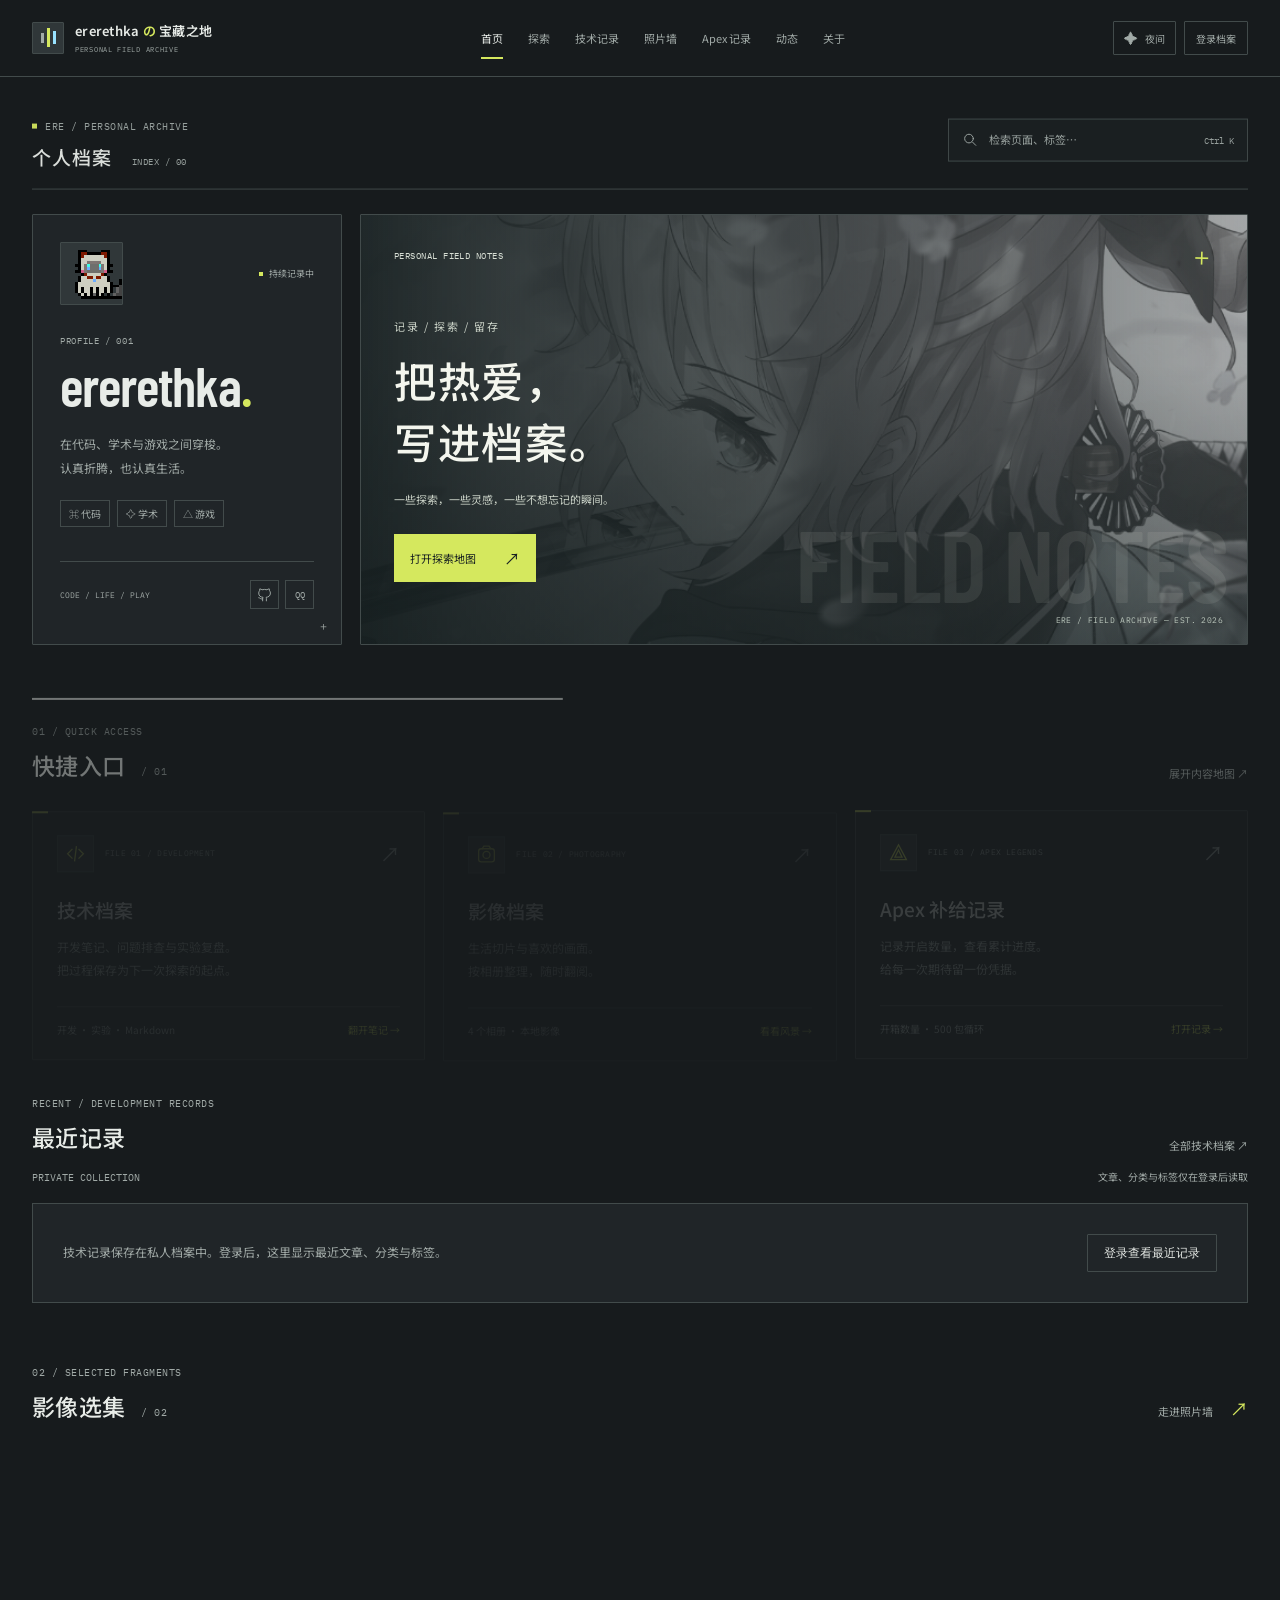
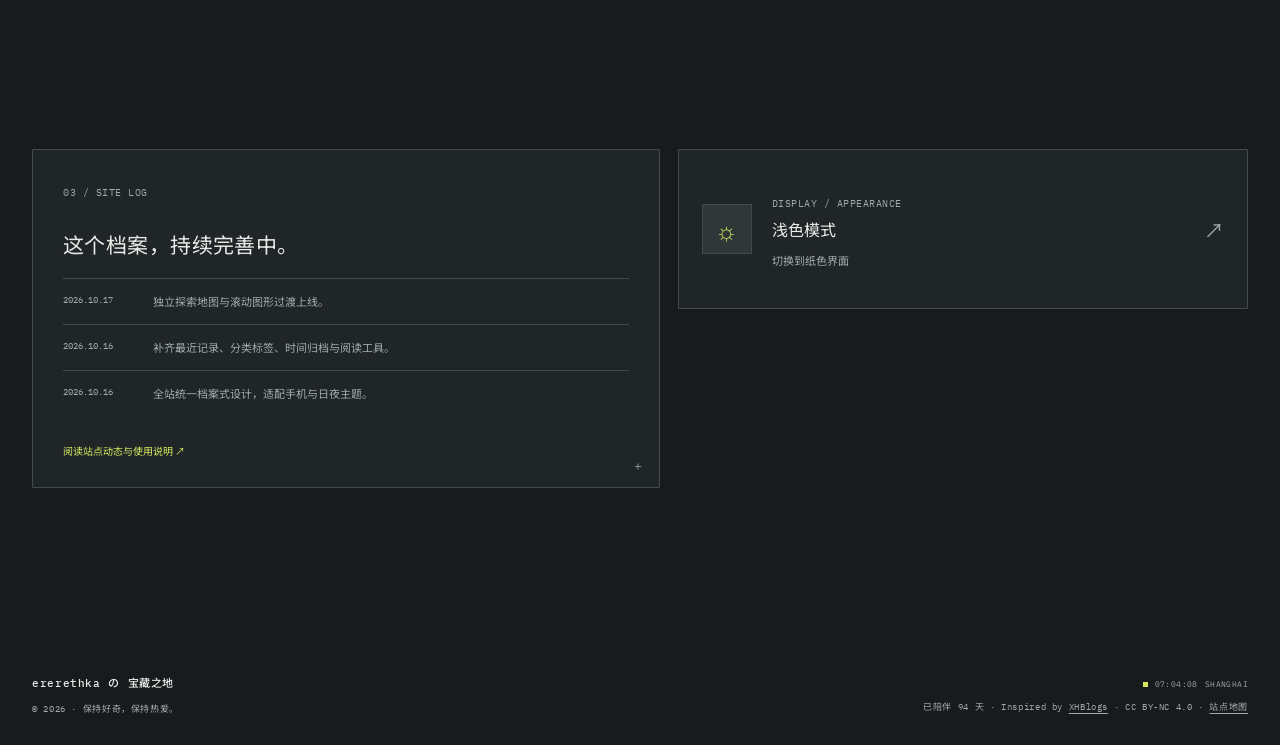
==== commit fb076dc7: "fix: scrub graphic animations in both scroll directions" ====
--- a/index.html
+++ b/index.html
@@ -10,10 +10,10 @@
   <link rel="preconnect" href="https://fonts.googleapis.com">
   <link rel="preconnect" href="https://fonts.gstatic.com" crossorigin>
   <link href="https://fonts.googleapis.com/css2?family=Barlow+Condensed:wght@500;600;700&family=IBM+Plex+Mono:wght@400;500&family=Noto+Sans+SC:wght@400;500;600;700&display=swap" rel="stylesheet">
-  <link rel="stylesheet" href="styles.css?v=20261017-motion">
-  <link rel="stylesheet" href="site-polish.css?v=20261017-motion">
-  <link rel="stylesheet" href="styles-polish.css?v=20261017-motion">
-<link rel="canonical" href="https://erethka.github.io/ererethka-s-blog/"><meta property="og:type" content="website"><meta property="og:title" content="ererethka の宝藏之地"><meta property="og:description" content="技术、影像与游戏记录，持续探索的个人档案。"><meta property="og:url" content="https://erethka.github.io/ererethka-s-blog/"><link rel="alternate" type="application/rss+xml" title="站点更新" href="/ererethka-s-blog/feed.xml"><link rel="stylesheet" href="motion.css?v=20261017-motion"><script src="navigation-motion.js?v=20261017-motion"></script></head>
+  <link rel="stylesheet" href="styles.css?v=20261017-scrub">
+  <link rel="stylesheet" href="site-polish.css?v=20261017-scrub">
+  <link rel="stylesheet" href="styles-polish.css?v=20261017-scrub">
+<link rel="canonical" href="https://erethka.github.io/ererethka-s-blog/"><meta property="og:type" content="website"><meta property="og:title" content="ererethka の宝藏之地"><meta property="og:description" content="技术、影像与游戏记录，持续探索的个人档案。"><meta property="og:url" content="https://erethka.github.io/ererethka-s-blog/"><link rel="alternate" type="application/rss+xml" title="站点更新" href="/ererethka-s-blog/feed.xml"><link rel="stylesheet" href="motion.css?v=20261017-scrub"><script src="navigation-motion.js?v=20261017-scrub"></script></head>
 <body data-route="home" data-asset-prefix="" data-auth-optional>
   <a class="skip-link" href="#mainContent">跳到正文</a>
   <header class="site-nav" id="siteNav">
@@ -48,8 +48,8 @@
     <footer class="site-footer"><div><span class="footer-name">ererethka の 宝藏之地</span><span>© 2026 · 保持好奇，保持热爱。</span></div><div class="footer-right"><span class="footer-time"><i class="small-dot"></i><span id="clock">00:00:00</span> SHANGHAI</span><span>已陪伴 <b id="uptime">0 天</b> · Inspired by <a href="https://github.com/heiehiehi/XinghuisamaBlogs" target="_blank" rel="noopener">XHBlogs</a> · CC BY-NC 4.0 · <a href="sitemap.xml">站点地图</a></span></div></footer>
   </main>
   <div class="toast" id="toast" role="status"></div>
-  <script src="apex-auth.js?v=20261017-motion"></script>
-  <script src="app.js?v=20261017-motion"></script>
-  <script src="home-archive.js?v=20261017-motion"></script>
-<script src="motion.js?v=20261017-motion"></script></body>
+  <script src="apex-auth.js?v=20261017-scrub"></script>
+  <script src="app.js?v=20261017-scrub"></script>
+  <script src="home-archive.js?v=20261017-scrub"></script>
+<script src="motion.js?v=20261017-scrub"></script></body>
 </html>
--- a/motion.css
+++ b/motion.css
@@ -4,14 +4,13 @@
 ::view-transition-new(root){animation:archive-page-in .48s cubic-bezier(.22,.75,.2,1) both;}
 @keyframes archive-page-out{to{opacity:0;transform:translateY(-14px);}}
 @keyframes archive-page-in{from{clip-path:inset(0 0 100% 0);transform:translateY(22px);}to{clip-path:inset(0);transform:translateY(0);}}
-.motion-ready [data-reveal]{transition:opacity .7s cubic-bezier(.2,.7,.2,1),transform .8s cubic-bezier(.2,.7,.2,1),clip-path 1s cubic-bezier(.2,.7,.2,1);transition-delay:var(--reveal-delay,0ms);}
-.motion-ready [data-reveal="rise"]:not(.is-revealed){opacity:0;transform:translateY(30px);}
-.motion-ready [data-reveal="type"]:not(.is-revealed){opacity:.2;transform:translateY(17px);clip-path:inset(0 0 100% 0);}
-.motion-ready [data-reveal="slice"]:not(.is-revealed){clip-path:inset(0 100% 0 0);transform:translateX(-18px);}
-.motion-ready [data-reveal].is-revealed{opacity:1;transform:translate(0);}
-.motion-ready :is([data-reveal="slice"],[data-reveal="type"]).is-revealed{clip-path:inset(0);}
+/* Progress is tied to scroll position, with an entry, a hold and an exit. */
+.motion-ready [data-reveal]{transition:none;opacity:var(--reveal-opacity,1);}
+.motion-ready [data-reveal="rise"]{transform:translateY(calc((1 - var(--reveal-enter,1))*30px - var(--reveal-exit,0)*22px));}
+.motion-ready [data-reveal="type"]{transform:translateY(calc((1 - var(--reveal-enter,1))*17px - var(--reveal-exit,0)*12px));clip-path:inset(calc(var(--reveal-exit,0)*100%) 0 calc((1 - var(--reveal-enter,1))*100%) 0);}
+.motion-ready [data-reveal="slice"]{transform:translateX(calc((1 - var(--reveal-enter,1))*-18px + var(--reveal-exit,0)*18px));clip-path:inset(0 calc((1 - var(--reveal-enter,1))*100%) 0 calc(var(--reveal-exit,0)*100%));}
 .motion-ready [data-reveal]:focus-visible{clip-path:none!important;}
-.motion-ready [data-reveal]:focus-within{opacity:1;transform:none;clip-path:none;transition-duration:.01ms;}
+.motion-ready [data-reveal]:focus-within{opacity:1;transform:none;clip-path:none;}
 .home-heading{position:relative;z-index:4;}
 .site-scroll-meter{position:fixed;left:0;right:0;top:76px;height:2px;z-index:55;pointer-events:none;transform:scaleX(var(--page-progress,0));transform-origin:left;background:var(--ark-accent);}
 .site-nav.is-scrolled,.photo-nav.is-scrolled{box-shadow:0 4px 0 color-mix(in srgb,var(--ark-bg) 80%,transparent);}
@@ -25,11 +24,10 @@
 .motion-ready .garden-cover::before{transform:translateX(calc(var(--scene-travel,0px) * -.7));}
 .motion-ready .cover-star{transform:rotate(calc(var(--scene-progress,.5) * 100deg - 50deg));}
 .motion-ready .section-heading{position:relative;isolation:isolate;border-top-color:transparent;}
-.motion-ready .section-heading::before{content:"";position:absolute;left:0;right:0;top:-2px;height:2px;background:var(--ark-text);transform:scaleX(0);transform-origin:left;transition:transform 1s cubic-bezier(.2,.7,.2,1);}
-.motion-ready .section-heading.is-revealed::before{transform:scaleX(1);}
+.motion-ready .section-heading::before{content:"";position:absolute;left:0;right:0;top:-2px;height:2px;background:var(--ark-text);transform:scaleX(calc(var(--reveal-enter,1)*(1 - var(--reveal-exit,0))));transform-origin:left;}
 .destination-card .card-arrow,.photo-caption>span:last-child,.cover-link>span{display:inline-block;transition:transform .25s ease;}.destination-card:hover .card-arrow,.photo-tile:hover .photo-caption>span:last-child,.cover-link:hover>span{transform:translate(3px,-3px);}
 @media(max-width:1400px){.scroll-compass{display:none;}}
-@media(max-width:720px){.site-scroll-meter{top:66px;}.motion-ready [data-reveal="rise"]:not(.is-revealed){transform:translateY(18px);}.motion-ready [data-reveal]{transition-duration:.55s;}.motion-ready .garden-cover>img{transform:translateY(calc(var(--scene-travel,0px) * .18)) scale(1.08);}}
+@media(max-width:720px){.site-scroll-meter{top:66px;}.motion-ready [data-reveal="slice"]{transform:translateX(calc((1 - var(--reveal-enter,1))*-12px + var(--reveal-exit,0)*12px));}.motion-ready [data-reveal="rise"]{transform:translateY(calc((1 - var(--reveal-enter,1))*18px - var(--reveal-exit,0)*14px));}.motion-ready .garden-cover>img{transform:translateY(calc(var(--scene-travel,0px) * .18)) scale(1.08);}}
 @media(prefers-reduced-motion:reduce){
   @view-transition{navigation:none;}
   ::view-transition-old(root),::view-transition-new(root){animation:none!important;}
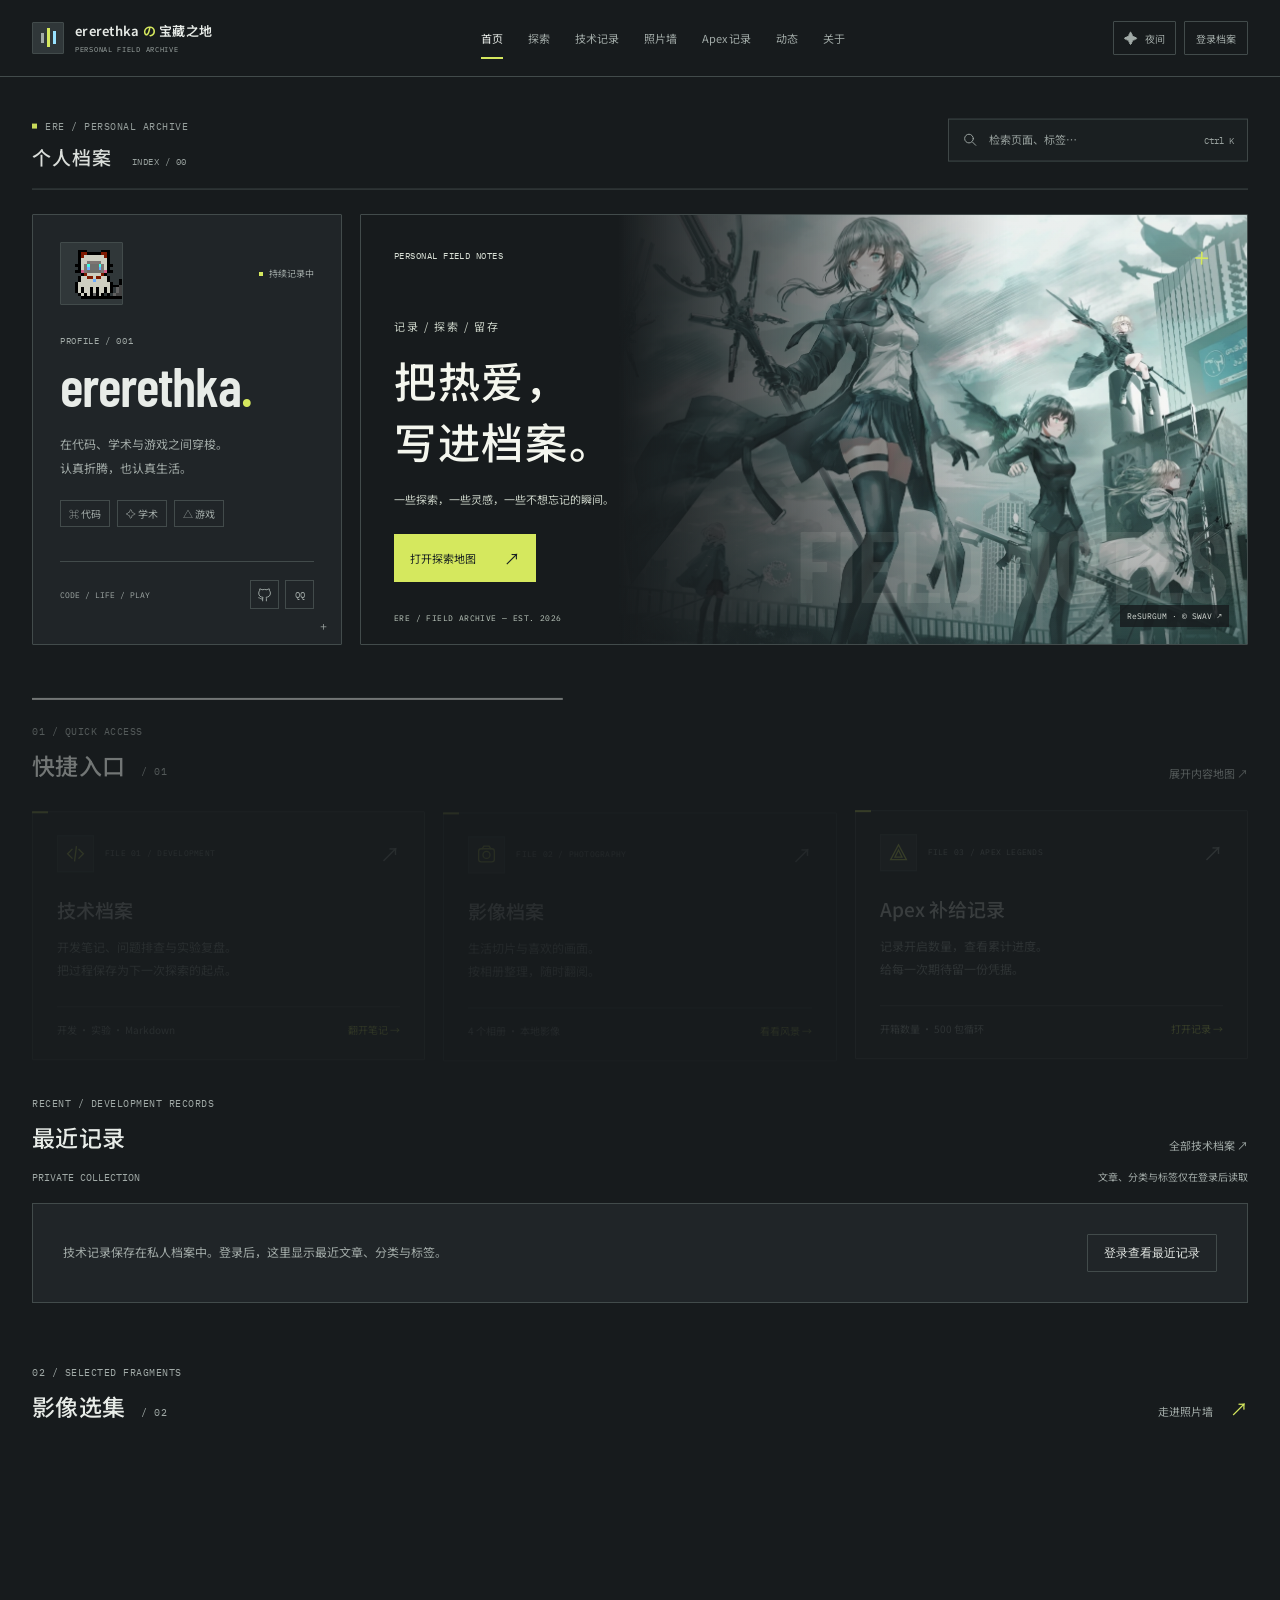
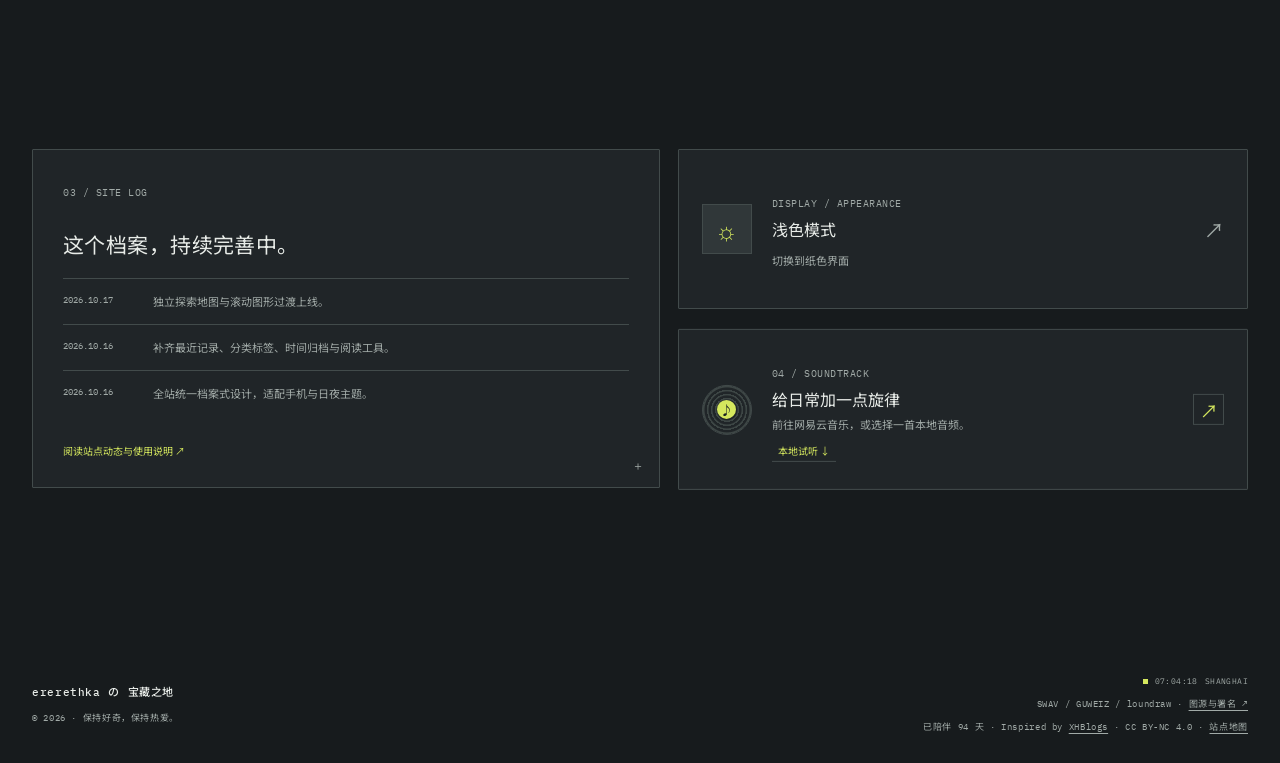
==== commit 7496f679: "feat: curate high-resolution anime scenes from multiple artists" ====
--- a/index.html
+++ b/index.html
@@ -10,10 +10,10 @@
   <link rel="preconnect" href="https://fonts.googleapis.com">
   <link rel="preconnect" href="https://fonts.gstatic.com" crossorigin>
   <link href="https://fonts.googleapis.com/css2?family=Barlow+Condensed:wght@500;600;700&family=IBM+Plex+Mono:wght@400;500&family=Noto+Sans+SC:wght@400;500;600;700&display=swap" rel="stylesheet">
-  <link rel="stylesheet" href="styles.css?v=20261017-scrub">
-  <link rel="stylesheet" href="site-polish.css?v=20261017-scrub">
-  <link rel="stylesheet" href="styles-polish.css?v=20261017-scrub">
-<link rel="canonical" href="https://erethka.github.io/ererethka-s-blog/"><meta property="og:type" content="website"><meta property="og:title" content="ererethka の宝藏之地"><meta property="og:description" content="技术、影像与游戏记录，持续探索的个人档案。"><meta property="og:url" content="https://erethka.github.io/ererethka-s-blog/"><link rel="alternate" type="application/rss+xml" title="站点更新" href="/ererethka-s-blog/feed.xml"><link rel="stylesheet" href="motion.css?v=20261017-scrub"><script src="navigation-motion.js?v=20261017-scrub"></script></head>
+  <link rel="stylesheet" href="styles.css?v=20261017-scenes">
+  <link rel="stylesheet" href="site-polish.css?v=20261017-scenes">
+  <link rel="stylesheet" href="styles-polish.css?v=20261017-scenes">
+<link rel="canonical" href="https://erethka.github.io/ererethka-s-blog/"><meta property="og:type" content="website"><meta property="og:title" content="ererethka の宝藏之地"><meta property="og:description" content="技术、影像与游戏记录，持续探索的个人档案。"><meta property="og:url" content="https://erethka.github.io/ererethka-s-blog/"><link rel="alternate" type="application/rss+xml" title="站点更新" href="/ererethka-s-blog/feed.xml"><link rel="stylesheet" href="motion.css?v=20261017-scenes"><script src="navigation-motion.js?v=20261017-scenes"></script></head>
 <body data-route="home" data-asset-prefix="" data-auth-optional>
   <a class="skip-link" href="#mainContent">跳到正文</a>
   <header class="site-nav" id="siteNav">
@@ -29,7 +29,7 @@
 
     <section class="home-hero" aria-label="个人主页">
       <article class="profile-panel home-panel"><div class="profile-intro"><div class="hero-avatar" role="img" aria-label="暹罗猫像素头像"></div><span class="profile-status"><i></i> 持续记录中</span></div><p class="hero-greeting">PROFILE / 001</p><h1>ererethka<span>.</span></h1><p class="hero-intro">在代码、学术与游戏之间穿梭。<br>认真折腾，也认真生活。</p><div class="interest-tags"><span>⌘ 代码</span><span>✧ 学术</span><span>△ 游戏</span></div><div class="profile-bottom-line"><span>CODE / LIFE / PLAY</span><div class="social-row" aria-label="联系方式"><a href="https://github.com/Erethka" target="_blank" rel="noopener" aria-label="访问 GitHub"><svg viewBox="0 0 24 24" aria-hidden="true"><path d="M9 19c-4 1-4-2-6-2m12 5v-3.5c0-1 .1-1.5-.5-2 3.5-.4 7-1.7 7-7A5.4 5.4 0 0 0 20 6c.2-1 .2-2-.4-3-1.6 0-3 1-3.6 1.5a13 13 0 0 0-8 0C7.3 4 6 3 4.4 3 4 4 4 5 4.2 6a5.4 5.4 0 0 0-1.5 3.5c0 5.3 3.5 6.6 7 7-.5.5-.7 1.2-.7 2V22"/></svg></a><button type="button" data-copy="2601103442" aria-label="复制 QQ 号码">QQ</button></div></div></article>
-      <article class="garden-cover" data-scroll-scene><img src="assets/backgrounds/light/station-girl.jpg" alt="站台少女主题插画" fetchpriority="high"><div class="cover-shade"></div><div class="cover-top"><span>PERSONAL FIELD NOTES</span><span class="cover-star" aria-hidden="true">＋</span></div><div class="cover-copy"><span class="cover-eyebrow">记录 / 探索 / 留存</span><h2>把热爱，<br>写进档案。</h2><p>一些探索，一些灵感，一些不想忘记的瞬间。</p><a href="explore/index.html" class="cover-link">打开探索地图 <span aria-hidden="true">↗</span></a></div><span class="cover-footnote">ERE / FIELD ARCHIVE — EST. 2026</span></article>
+      <article class="garden-cover" data-scroll-scene><img src="assets/artwork/swav-resurgum.webp" srcset="assets/artwork/swav-resurgum-small.webp 800w, assets/artwork/swav-resurgum.webp 2150w" sizes="(max-width: 640px) 100vw, 70vw" alt="SWAV《ReSURGUM》：冷色都市中的全身角色群像" fetchpriority="high"><div class="cover-shade"></div><div class="cover-top"><span>PERSONAL FIELD NOTES</span><span class="cover-star" aria-hidden="true">＋</span></div><div class="cover-copy"><span class="cover-eyebrow">记录 / 探索 / 留存</span><h2>把热爱，<br>写进档案。</h2><p>一些探索，一些灵感，一些不想忘记的瞬间。</p><a href="explore/index.html" class="cover-link">打开探索地图 <span aria-hidden="true">↗</span></a></div><span class="cover-footnote">ERE / FIELD ARCHIVE — EST. 2026</span><a class="cover-credit" href="https://pixiv-waengallery.com/exhibition/swav_resurgum/" target="_blank" rel="noopener">ReSURGUM · © SWAV ↗</a></article>
     </section>
 
     <section class="home-explore" id="projects" aria-labelledby="exploreTitle"><div class="section-heading"><div><span class="home-kicker">01 / QUICK ACCESS</span><h2 id="exploreTitle">快捷入口<span> / 01</span></h2></div><a class="section-more" href="explore/index.html">展开内容地图 ↗</a></div><div class="destination-grid">
@@ -40,16 +40,16 @@
 
     <section class="home-recent" id="recent" aria-labelledby="recentTitle"><div class="section-heading"><div><span class="home-kicker">RECENT / DEVELOPMENT RECORDS</span><h2 id="recentTitle">最近记录</h2></div><a class="section-more" href="dev/index.html">全部技术档案 ↗</a></div><div class="recent-meta"><span id="recentStats">PRIVATE COLLECTION</span><span>文章、分类与标签仅在登录后读取</span></div><div class="recent-documents" id="recentDocuments" aria-live="polite"><div class="recent-state"><p>正在确认档案会话…</p></div></div></section>
 
-    <section class="home-photo-strip" id="photowall" aria-labelledby="photoTitle"><div class="section-heading"><div><span class="home-kicker">02 / SELECTED FRAGMENTS</span><h2 id="photoTitle">影像选集<span> / 02</span></h2></div><a class="section-more" href="photowall/index.html">走进照片墙 <span aria-hidden="true">↗</span></a></div><div class="photo-mosaic"><a href="photowall/index.html?album=%E9%9B%BE%E4%B8%8E%E7%81%AB&amp;photo=1" class="photo-tile"><img src="assets/backgrounds/light/hu-tao.jpg" alt="雾与火，暖色调的胡桃主题插画" loading="lazy"><span class="photo-caption"><span><small>01 / WARMTH</small><strong>雾与火</strong></span><span aria-hidden="true">↗</span></span></a><a href="photowall/index.html?album=%E7%AD%89%E4%B8%80%E7%8F%AD%E8%BD%A6&amp;photo=1" class="photo-tile"><img src="assets/backgrounds/light/station-girl.jpg" alt="等一班车，站台上的少女插画" loading="lazy"><span class="photo-caption"><span><small>02 / ON THE WAY</small><strong>等一班车</strong></span><span aria-hidden="true">↗</span></span></a><a href="photowall/index.html?album=%E5%A4%9C%E8%88%AA&amp;photo=1" class="photo-tile"><img src="assets/backgrounds/dark/kaisel.jpg" alt="夜航，蓝紫色幻想场景插画" loading="lazy"><span class="photo-caption"><span><small>03 / AFTER DARK</small><strong>夜航</strong></span><span aria-hidden="true">↗</span></span></a></div></section>
+    <section class="home-photo-strip" id="photowall" aria-labelledby="photoTitle"><div class="section-heading"><div><span class="home-kicker">02 / SELECTED FRAGMENTS</span><h2 id="photoTitle">影像选集<span> / 02</span></h2></div><a class="section-more" href="photowall/index.html">走进照片墙 <span aria-hidden="true">↗</span></a></div><div class="photo-mosaic"><a href="photowall/index.html?album=%E5%9F%8E%E5%B8%82%E5%88%87%E7%89%87&amp;photo=1" class="photo-tile"><img src="assets/artwork/loundraw-city.webp" srcset="assets/artwork/loundraw-city-small.webp 800w, assets/artwork/loundraw-city.webp 2150w" sizes="(max-width: 640px) 100vw, 34vw" alt="loundraw：少女坐在天台水箱上，远处是城市天际线" loading="lazy" decoding="async"><span class="photo-caption"><span><small>01 / CITY FRAGMENTS</small><strong>城市切片</strong></span><span aria-hidden="true">↗</span></span></a><a href="photowall/index.html?album=%E5%86%B7%E5%85%89%E7%89%87%E6%AE%B5&amp;photo=1" class="photo-tile"><img src="assets/artwork/guweiz-subway.webp" srcset="assets/artwork/guweiz-subway-small.webp 800w, assets/artwork/guweiz-subway.webp 3271w" sizes="(max-width: 640px) 50vw, 30vw" alt="GUWEIZ：地铁车厢中查看手机的少女全身与环境" loading="lazy" decoding="async"><span class="photo-caption"><span><small>02 / COOL LIGHT</small><strong>冷光片段</strong></span><span aria-hidden="true">↗</span></span></a><a href="photowall/index.html?album=%E5%A4%A9%E5%8F%B0%E6%9D%A5%E9%A3%8E&amp;photo=1" class="photo-tile"><img src="assets/artwork/loundraw-rooftop.webp" srcset="assets/artwork/loundraw-rooftop-small.webp 800w, assets/artwork/loundraw-rooftop.webp 1920w" sizes="(max-width: 640px) 50vw, 30vw" alt="loundraw：蓝色天台上的少女、笔记本与无人机" loading="lazy" decoding="async"><span class="photo-caption"><span><small>03 / ROOFTOP AIR</small><strong>天台来风</strong></span><span aria-hidden="true">↗</span></span></a></div></section>
 
     <section class="slow-grid" aria-label="花园角落"><article class="moment-card home-panel" id="timeline"><span class="home-kicker">03 / SITE LOG</span><h2>这个档案，持续完善中。</h2><ol class="site-log"><li><time datetime="2026-10-17">2026.10.17</time><span>独立探索地图与滚动图形过渡上线。</span></li><li><time datetime="2026-10-16">2026.10.16</time><span>补齐最近记录、分类标签、时间归档与阅读工具。</span></li><li><time datetime="2026-10-16">2026.10.16</time><span>全站统一档案式设计，适配手机与日夜主题。</span></li></ol><a class="log-source" href="updates/index.html">阅读站点动态与使用说明 ↗</a></article><div class="side-stack"><button class="theme-feature home-panel" id="themeCard" type="button"><span class="theme-orb" id="themeOrb" aria-hidden="true">✿</span><span><span class="home-kicker">DISPLAY / APPEARANCE</span><strong id="themeCardTitle">日间模式</strong><small id="themeCardCopy">切换到纸色界面</small></span><span class="card-arrow" aria-hidden="true">↗</span></button><section class="home-music home-panel" id="music" aria-label="音乐角落"><div class="music-disc" aria-hidden="true"><span>♪</span></div><div><span class="home-kicker">04 / SOUNDTRACK</span><h2>给日常加一点旋律</h2><p id="musicStatus">前往网易云音乐，或选择一首本地音频。</p><button class="music-load" id="chooseMusic" type="button">本地试听 ↓</button><input id="localMusic" type="file" accept="audio/*" hidden></div><a class="music-open" href="https://music.163.com/" target="_blank" rel="noopener" aria-label="在网易云音乐找一首歌">↗</a><audio id="localAudio" controls preload="metadata" hidden aria-label="本地音频播放器"></audio></section></div></section>
 
     <section class="home-about" id="about"><div><span class="home-kicker">05 / ABOUT THIS ARCHIVE</span><h2>记录，让探索有迹可循。</h2></div><p>这里收着我的技术笔记、游戏记录，和那些喜欢的画面。<br>没有固定的更新节奏，只希望每次回来，都能留下一点新的东西。</p><a href="https://github.com/Erethka" target="_blank" rel="noopener">在 GitHub 找到我 ↗</a></section>
-    <footer class="site-footer"><div><span class="footer-name">ererethka の 宝藏之地</span><span>© 2026 · 保持好奇，保持热爱。</span></div><div class="footer-right"><span class="footer-time"><i class="small-dot"></i><span id="clock">00:00:00</span> SHANGHAI</span><span>已陪伴 <b id="uptime">0 天</b> · Inspired by <a href="https://github.com/heiehiehi/XinghuisamaBlogs" target="_blank" rel="noopener">XHBlogs</a> · CC BY-NC 4.0 · <a href="sitemap.xml">站点地图</a></span></div></footer>
+    <footer class="site-footer"><div><span class="footer-name">ererethka の 宝藏之地</span><span>© 2026 · 保持好奇，保持热爱。</span></div><div class="footer-right"><span class="footer-time"><i class="small-dot"></i><span id="clock">00:00:00</span> SHANGHAI</span><span class="artwork-note">SWAV / GUWEIZ / loundraw · <a href="photowall/index.html">图源与署名 ↗</a></span><span>已陪伴 <b id="uptime">0 天</b> · Inspired by <a href="https://github.com/heiehiehi/XinghuisamaBlogs" target="_blank" rel="noopener">XHBlogs</a> · CC BY-NC 4.0 · <a href="sitemap.xml">站点地图</a></span></div></footer>
   </main>
   <div class="toast" id="toast" role="status"></div>
-  <script src="apex-auth.js?v=20261017-scrub"></script>
-  <script src="app.js?v=20261017-scrub"></script>
-  <script src="home-archive.js?v=20261017-scrub"></script>
-<script src="motion.js?v=20261017-scrub"></script></body>
+  <script src="apex-auth.js?v=20261017-scenes"></script>
+  <script src="app.js?v=20261017-scenes"></script>
+  <script src="home-archive.js?v=20261017-scenes"></script>
+<script src="motion.js?v=20261017-scenes"></script></body>
 </html>
--- a/styles-polish.css
+++ b/styles-polish.css
@@ -27,8 +27,8 @@
 .profile-bottom-line { display:flex; align-items:center; justify-content:space-between; gap:8px; margin-top:auto; padding:18px 0 8px; border-top:1px solid var(--ark-line); }.profile-bottom-line>span { color:var(--ark-muted); font:400 8px "IBM Plex Mono",monospace; }
 .social-row { gap:6px; align-self:auto; }.social-row a,.social-row button { width:29px; height:29px; border:1px solid var(--ark-line); border-radius:0; background:transparent; color:var(--ark-muted); font:400 9px "IBM Plex Mono",monospace; }.social-row a:hover,.social-row button:hover { border-color:var(--ark-accent); background:var(--ark-soft); color:var(--ark-text); transform:none; }.social-row svg { width:15px; height:15px; }
 .garden-cover { position:relative; isolation:isolate; overflow:hidden; min-height:420px; padding:28px 33px; border:1px solid var(--ark-line); border-radius:1px; background:#252d2f; color:#f4f6ee; }
-.garden-cover>img { position:absolute; inset:0; z-index:-3; width:100%; height:100%; object-fit:cover; object-position:center 38%; filter:grayscale(.85) saturate(.65); opacity:.72; }
-.cover-shade { position:absolute; inset:0; z-index:-2; background:linear-gradient(90deg,rgba(20,29,30,.93),rgba(20,29,30,.56) 52%,rgba(20,29,30,.12)),linear-gradient(0deg,rgba(20,29,30,.5),transparent 65%); }
+.garden-cover>img { position:absolute; inset:0; z-index:-3; width:100%; height:100%; object-fit:cover; object-position:58% center; filter:saturate(.65); opacity:1; }
+.cover-shade { position:absolute; inset:0; z-index:-2; background:linear-gradient(90deg,#171b1d 0%,#171b1d 29%,rgba(23,27,29,.7) 45%,rgba(23,27,29,.03) 73%),linear-gradient(0deg,rgba(23,27,29,.45),transparent 55%); }
 .garden-cover::before { content:"FIELD NOTES"; position:absolute; right:18px; bottom:38px; z-index:-1; max-width:60%; color:rgba(244,246,238,.09); font:600 clamp(65px,8vw,120px)/.85 "Barlow Condensed",sans-serif; letter-spacing:-.02em; text-align:right; }
 .cover-top { display:flex; justify-content:space-between; align-items:center; gap:20px; color:#d8dfd5; font:400 9px/1.5 "IBM Plex Mono",monospace; letter-spacing:.05em; }.cover-star { font:400 25px/1 "IBM Plex Mono",monospace; color:var(--ark-yellow); }
 .cover-copy { margin:44px 0 34px; }.cover-eyebrow { color:#c9d1c6; font-size:11px; letter-spacing:.18em; }.cover-copy h2 { margin:13px 0 18px; font-size:clamp(32px,3.3vw,46px); line-height:1.45; font-weight:500; letter-spacing:.04em; }.cover-copy p { color:#c9d1c6; font-size:11px; line-height:1.9; }
@@ -52,3 +52,9 @@
 @media(max-width:640px){.recent-documents{grid-template-columns:1fr;}.recent-document:nth-child(odd){border-right:0;}.recent-meta{flex-direction:column;gap:5px;font-size:9px;}.recent-state{align-items:flex-start;flex-direction:column;padding:22px;}.recent-document{padding:22px;gap:16px;}.recent-document h3{font-size:15px;}.home-recent{margin:28px 0;}}
 .home-music{flex-wrap:wrap;}.home-music>div:nth-child(2){flex:1;min-width:0;}.music-load{display:inline-block;margin-top:10px;padding-bottom:3px;border-bottom:1px solid var(--ark-line);color:var(--ark-accent);font-size:10px;cursor:pointer;}.music-load:focus-within{outline:2px solid var(--ark-accent);outline-offset:4px;}.home-music audio{width:100%;height:38px;}.home-music audio[hidden]{display:none;}
 .music-load{border:0;border-bottom:1px solid var(--ark-line);background:transparent;font-family:inherit;}
+
+/* Wide compositions preserve the relationship between the figure and the city. */
+.cover-copy p{max-width:320px;}.cover-credit{position:absolute;right:18px;bottom:17px;z-index:5;padding:5px 7px;color:#d9ded9;background:rgba(23,27,29,.8);font:8px/1.5 "IBM Plex Mono","Noto Sans SC",sans-serif;}.cover-credit:hover{color:#d5e85e;}.artwork-note{font-size:9px;}.photo-tile:first-child>img{object-position:35% 45%;}.photo-tile:nth-child(2)>img{object-position:center;}.photo-tile:nth-child(3)>img{object-position:35% center;}
+@media(max-width:640px){.garden-cover>img{width:100%;object-position:58% center;}.cover-copy p{max-width:205px;}.cover-credit{right:12px;bottom:12px;font-size:7px;}}
+
+@media(min-width:641px){.cover-footnote{left:33px;right:auto;bottom:20px;}}
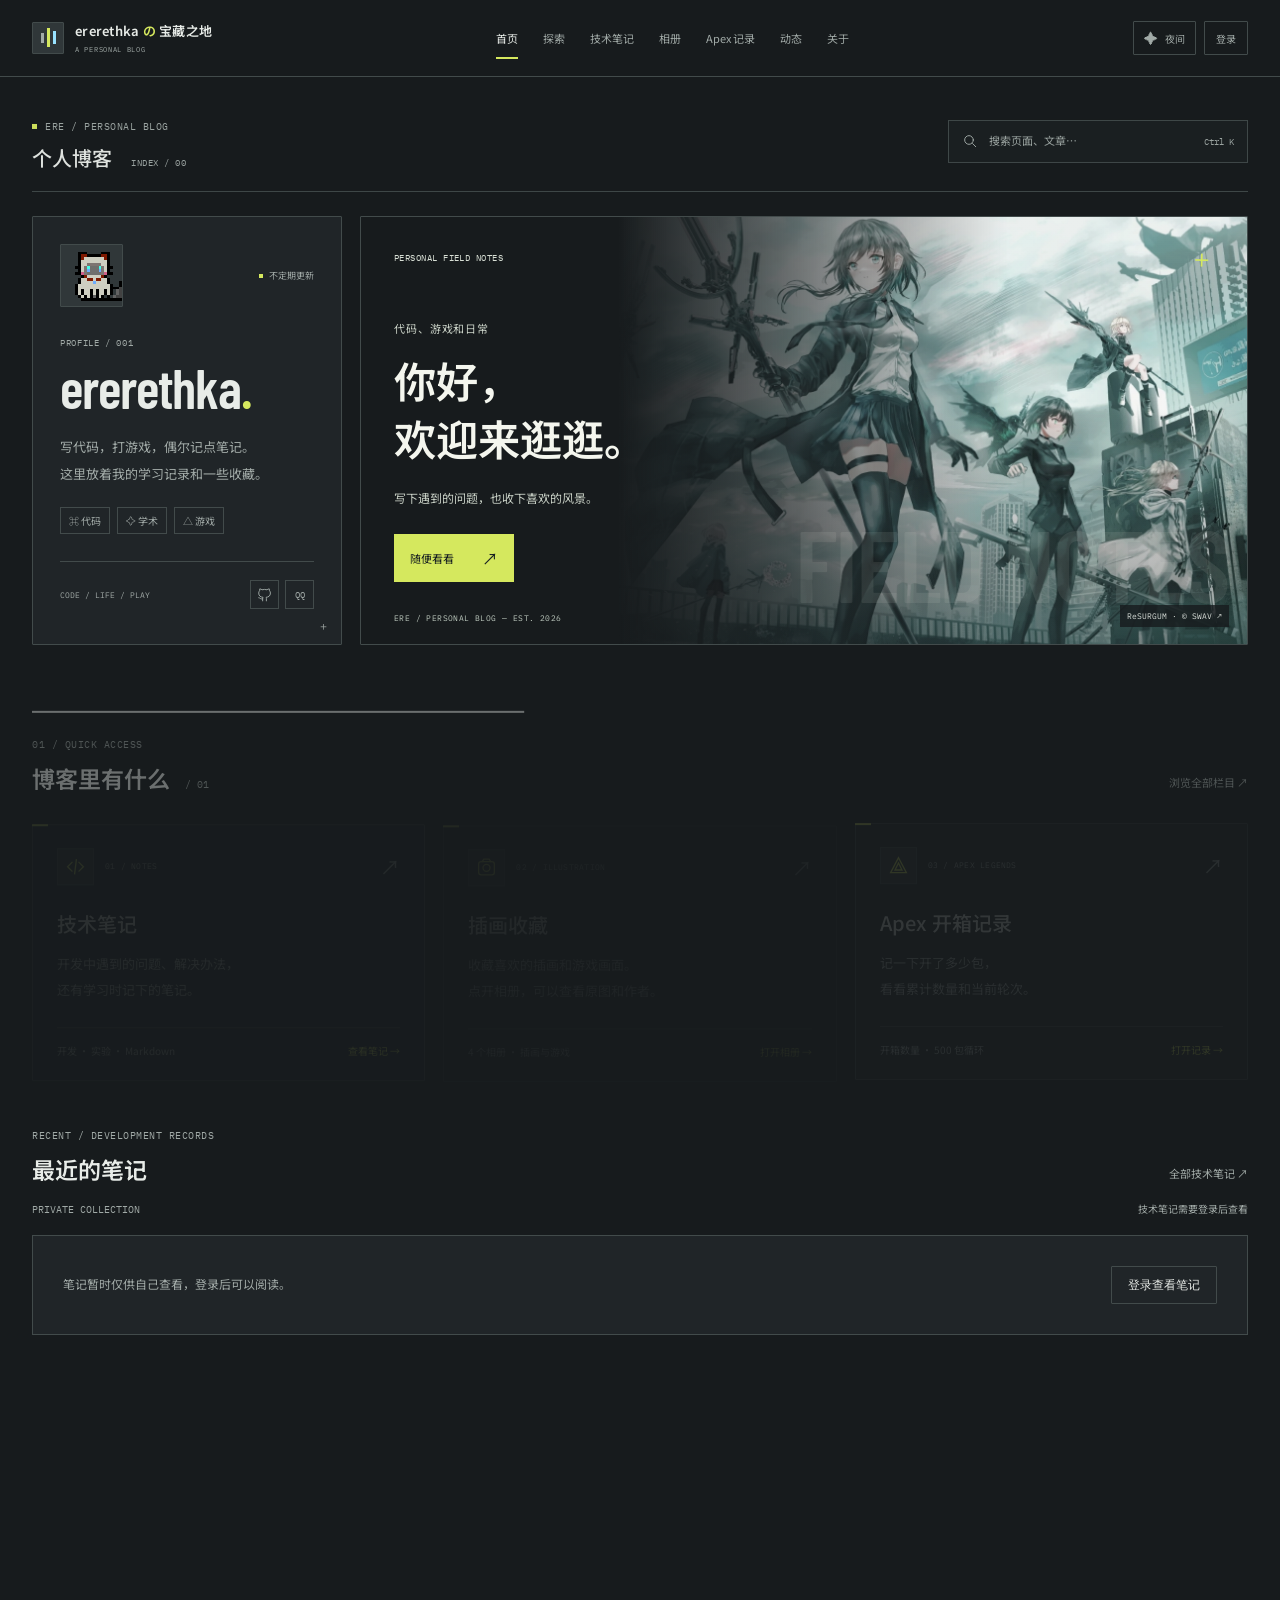
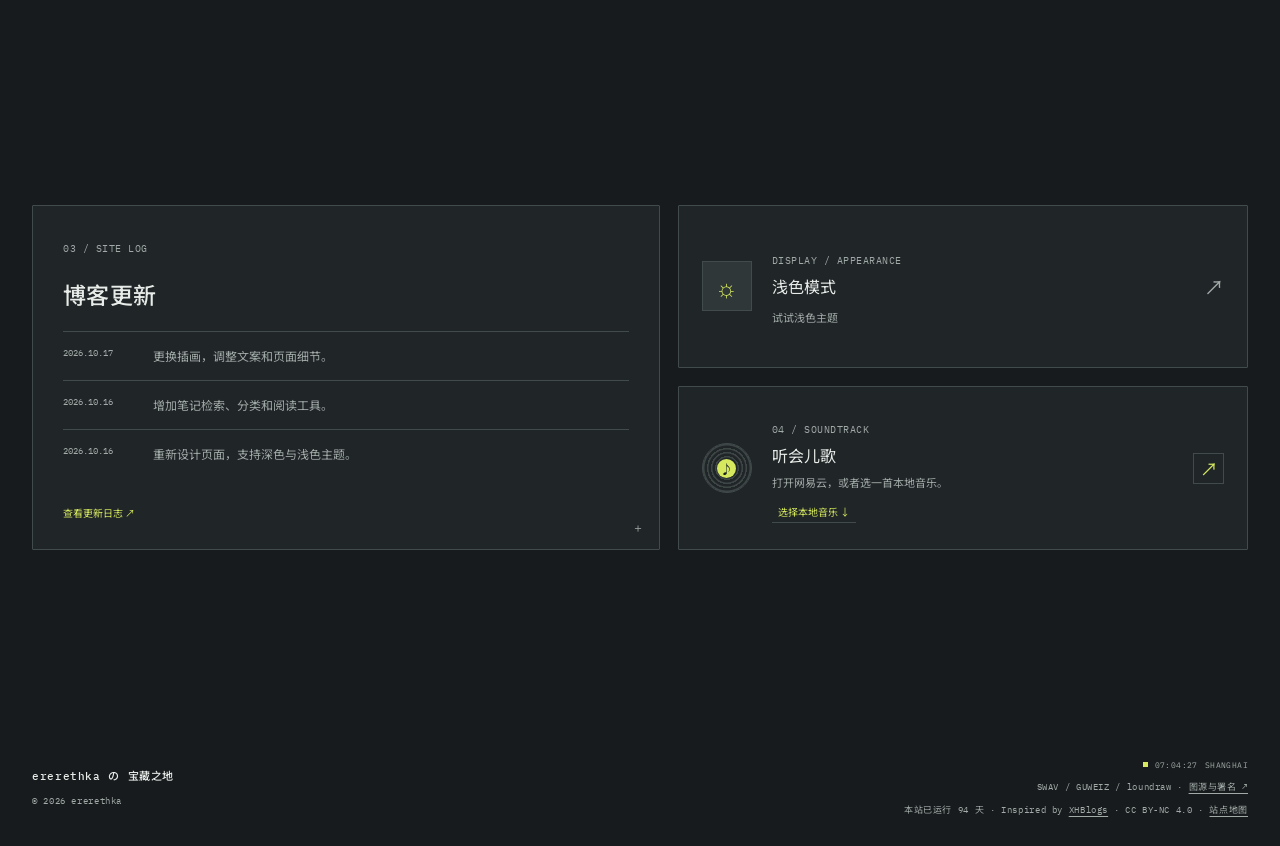
==== commit 4b7edc2a: "feat: refine blog copy typography and interaction details" ====
--- a/index.html
+++ b/index.html
@@ -4,52 +4,52 @@
   <meta charset="UTF-8">
   <meta name="viewport" content="width=device-width, initial-scale=1">
   <meta name="theme-color" content="#171b1d">
-  <meta name="description" content="ererethka 的数字花园。记录代码与学术，收藏生活与游戏里的小小宝藏。">
+  <meta name="description" content="ererethka 的个人博客，分享开发笔记，收藏喜欢的插画，记录游戏日常。">
   <title>ererethka の宝藏之地</title>
   <link rel="icon" href="assets/favicon.svg" type="image/svg+xml">
   <link rel="preconnect" href="https://fonts.googleapis.com">
   <link rel="preconnect" href="https://fonts.gstatic.com" crossorigin>
   <link href="https://fonts.googleapis.com/css2?family=Barlow+Condensed:wght@500;600;700&family=IBM+Plex+Mono:wght@400;500&family=Noto+Sans+SC:wght@400;500;600;700&display=swap" rel="stylesheet">
-  <link rel="stylesheet" href="styles.css?v=20261017-scenes">
-  <link rel="stylesheet" href="site-polish.css?v=20261017-scenes">
-  <link rel="stylesheet" href="styles-polish.css?v=20261017-scenes">
-<link rel="canonical" href="https://erethka.github.io/ererethka-s-blog/"><meta property="og:type" content="website"><meta property="og:title" content="ererethka の宝藏之地"><meta property="og:description" content="技术、影像与游戏记录，持续探索的个人档案。"><meta property="og:url" content="https://erethka.github.io/ererethka-s-blog/"><link rel="alternate" type="application/rss+xml" title="站点更新" href="/ererethka-s-blog/feed.xml"><link rel="stylesheet" href="motion.css?v=20261017-scenes"><script src="navigation-motion.js?v=20261017-scenes"></script></head>
+  <link rel="stylesheet" href="styles.css?v=20261017-journal">
+  <link rel="stylesheet" href="site-polish.css?v=20261017-journal">
+  <link rel="stylesheet" href="styles-polish.css?v=20261017-journal">
+<link rel="canonical" href="https://erethka.github.io/ererethka-s-blog/"><meta property="og:type" content="website"><meta property="og:title" content="ererethka の宝藏之地"><meta property="og:description" content="技术笔记、喜欢的插画，还有游戏里的日常。"><meta property="og:url" content="https://erethka.github.io/ererethka-s-blog/"><link rel="alternate" type="application/rss+xml" title="站点更新" href="/ererethka-s-blog/feed.xml"><link rel="stylesheet" href="motion.css?v=20261017-journal"><script src="navigation-motion.js?v=20261017-journal"></script></head>
 <body data-route="home" data-asset-prefix="" data-auth-optional>
   <a class="skip-link" href="#mainContent">跳到正文</a>
   <header class="site-nav" id="siteNav">
     <div class="nav-inner">
-      <a class="brand" href="#home" data-nav="home" aria-label="返回首页"><span class="brand-mark" aria-hidden="true"><i></i><i></i><i></i></span><span class="brand-copy"><strong>ererethka <em>の</em> 宝藏之地</strong><small>PERSONAL FIELD ARCHIVE</small></span></a>
-      <nav class="desktop-links" aria-label="主导航"><a href="#home" data-nav="home">首页</a><a href="explore/index.html" data-nav="explore">探索</a><a href="dev/index.html" data-nav="dev">技术记录</a><a href="photowall/index.html" data-nav="photowall">照片墙</a><a href="apex/index.html" data-nav="apex">Apex 记录</a><a href="updates/index.html" data-nav="updates">动态</a><a href="#about" data-nav="about">关于</a></nav>
+      <a class="brand" href="#home" data-nav="home" aria-label="返回首页"><span class="brand-mark" aria-hidden="true"><i></i><i></i><i></i></span><span class="brand-copy"><strong>ererethka <em>の</em> 宝藏之地</strong><small>A PERSONAL BLOG</small></span></a>
+      <nav class="desktop-links" aria-label="主导航"><a href="#home" data-nav="home">首页</a><a href="explore/index.html" data-nav="explore">探索</a><a href="dev/index.html" data-nav="dev">技术笔记</a><a href="photowall/index.html" data-nav="photowall">相册</a><a href="apex/index.html" data-nav="apex">Apex 记录</a><a href="updates/index.html" data-nav="updates">动态</a><a href="#about" data-nav="about">关于</a></nav>
       <div class="nav-actions"><button class="theme-button" id="themeButton" type="button" aria-label="切换日夜主题"><span id="themeIcon">✦</span><span id="themeLabel">夜间</span></button><button class="mobile-menu-button" id="mobileMenuButton" type="button" aria-label="打开导航" aria-controls="mobileLinks" aria-expanded="false">☰</button></div>
     </div>
-    <nav class="mobile-links" id="mobileLinks" aria-label="移动端导航"><a href="#home" data-nav="home">首页</a><a href="explore/index.html" data-nav="explore">探索</a><a href="dev/index.html" data-nav="dev">技术记录</a><a href="photowall/index.html" data-nav="photowall">照片墙</a><a href="apex/index.html" data-nav="apex">Apex 记录</a><a href="updates/index.html" data-nav="updates">动态</a><a href="#about" data-nav="about">关于</a></nav>
+    <nav class="mobile-links" id="mobileLinks" aria-label="移动端导航"><a href="#home" data-nav="home">首页</a><a href="explore/index.html" data-nav="explore">探索</a><a href="dev/index.html" data-nav="dev">技术笔记</a><a href="photowall/index.html" data-nav="photowall">相册</a><a href="apex/index.html" data-nav="apex">Apex 记录</a><a href="updates/index.html" data-nav="updates">动态</a><a href="#about" data-nav="about">关于</a></nav>
   </header>
   <main class="home-redesign page-container" id="home">
-    <div class="home-heading" id="mainContent" tabindex="-1"><div><span class="home-kicker"><i class="small-dot"></i> ERE / PERSONAL ARCHIVE</span><p>个人档案 <span class="home-heading-code">INDEX / 00</span></p></div><section class="home-search search-wrap" aria-label="站内搜索"><div class="home-search-box"><svg viewBox="0 0 24 24" aria-hidden="true"><circle cx="10.5" cy="10.5" r="6.5"/><path d="m16 16 4.5 4.5"/></svg><input id="siteSearch" type="search" placeholder="检索页面、标签…" aria-label="搜索站内页面" autocomplete="off"><kbd>Ctrl K</kbd></div><div class="search-results home-search-results" id="searchResults" hidden></div></section></div>
+    <div class="home-heading" id="mainContent" tabindex="-1"><div><span class="home-kicker"><i class="small-dot"></i> ERE / PERSONAL BLOG</span><p>个人博客 <span class="home-heading-code">INDEX / 00</span></p></div><section class="home-search search-wrap" aria-label="站内搜索"><div class="home-search-box"><svg viewBox="0 0 24 24" aria-hidden="true"><circle cx="10.5" cy="10.5" r="6.5"/><path d="m16 16 4.5 4.5"/></svg><input id="siteSearch" type="search" placeholder="搜索页面、文章…" aria-label="搜索站内页面" autocomplete="off"><kbd>Ctrl K</kbd></div><div class="search-results home-search-results" id="searchResults" hidden></div></section></div>
 
     <section class="home-hero" aria-label="个人主页">
-      <article class="profile-panel home-panel"><div class="profile-intro"><div class="hero-avatar" role="img" aria-label="暹罗猫像素头像"></div><span class="profile-status"><i></i> 持续记录中</span></div><p class="hero-greeting">PROFILE / 001</p><h1>ererethka<span>.</span></h1><p class="hero-intro">在代码、学术与游戏之间穿梭。<br>认真折腾，也认真生活。</p><div class="interest-tags"><span>⌘ 代码</span><span>✧ 学术</span><span>△ 游戏</span></div><div class="profile-bottom-line"><span>CODE / LIFE / PLAY</span><div class="social-row" aria-label="联系方式"><a href="https://github.com/Erethka" target="_blank" rel="noopener" aria-label="访问 GitHub"><svg viewBox="0 0 24 24" aria-hidden="true"><path d="M9 19c-4 1-4-2-6-2m12 5v-3.5c0-1 .1-1.5-.5-2 3.5-.4 7-1.7 7-7A5.4 5.4 0 0 0 20 6c.2-1 .2-2-.4-3-1.6 0-3 1-3.6 1.5a13 13 0 0 0-8 0C7.3 4 6 3 4.4 3 4 4 4 5 4.2 6a5.4 5.4 0 0 0-1.5 3.5c0 5.3 3.5 6.6 7 7-.5.5-.7 1.2-.7 2V22"/></svg></a><button type="button" data-copy="2601103442" aria-label="复制 QQ 号码">QQ</button></div></div></article>
-      <article class="garden-cover" data-scroll-scene><img src="assets/artwork/swav-resurgum.webp" srcset="assets/artwork/swav-resurgum-small.webp 800w, assets/artwork/swav-resurgum.webp 2150w" sizes="(max-width: 640px) 100vw, 70vw" alt="SWAV《ReSURGUM》：冷色都市中的全身角色群像" fetchpriority="high"><div class="cover-shade"></div><div class="cover-top"><span>PERSONAL FIELD NOTES</span><span class="cover-star" aria-hidden="true">＋</span></div><div class="cover-copy"><span class="cover-eyebrow">记录 / 探索 / 留存</span><h2>把热爱，<br>写进档案。</h2><p>一些探索，一些灵感，一些不想忘记的瞬间。</p><a href="explore/index.html" class="cover-link">打开探索地图 <span aria-hidden="true">↗</span></a></div><span class="cover-footnote">ERE / FIELD ARCHIVE — EST. 2026</span><a class="cover-credit" href="https://pixiv-waengallery.com/exhibition/swav_resurgum/" target="_blank" rel="noopener">ReSURGUM · © SWAV ↗</a></article>
+      <article class="profile-panel home-panel"><div class="profile-intro"><div class="hero-avatar" role="img" aria-label="暹罗猫像素头像"></div><span class="profile-status"><i></i> 不定期更新</span></div><p class="hero-greeting">PROFILE / 001</p><h1>ererethka<span>.</span></h1><p class="hero-intro">写代码，打游戏，偶尔记点笔记。<br>这里放着我的学习记录和一些收藏。</p><div class="interest-tags"><span>⌘ 代码</span><span>✧ 学术</span><span>△ 游戏</span></div><div class="profile-bottom-line"><span>CODE / LIFE / PLAY</span><div class="social-row" aria-label="联系方式"><a href="https://github.com/Erethka" target="_blank" rel="noopener" aria-label="访问 GitHub"><svg viewBox="0 0 24 24" aria-hidden="true"><path d="M9 19c-4 1-4-2-6-2m12 5v-3.5c0-1 .1-1.5-.5-2 3.5-.4 7-1.7 7-7A5.4 5.4 0 0 0 20 6c.2-1 .2-2-.4-3-1.6 0-3 1-3.6 1.5a13 13 0 0 0-8 0C7.3 4 6 3 4.4 3 4 4 4 5 4.2 6a5.4 5.4 0 0 0-1.5 3.5c0 5.3 3.5 6.6 7 7-.5.5-.7 1.2-.7 2V22"/></svg></a><button type="button" data-copy="2601103442" aria-label="复制 QQ 号码">QQ</button></div></div></article>
+      <article class="garden-cover" data-scroll-scene><img src="assets/artwork/swav-resurgum.webp" srcset="assets/artwork/swav-resurgum-small.webp 800w, assets/artwork/swav-resurgum.webp 2150w" sizes="(max-width: 640px) 100vw, 70vw" alt="SWAV《ReSURGUM》：冷色都市中的全身角色群像" fetchpriority="high"><div class="cover-shade"></div><div class="cover-top"><span>PERSONAL FIELD NOTES</span><span class="cover-star" aria-hidden="true">＋</span></div><div class="cover-copy"><span class="cover-eyebrow">代码、游戏和日常</span><h2>你好，<br>欢迎来逛逛。</h2><p>写下遇到的问题，也收下喜欢的风景。</p><a href="explore/index.html" class="cover-link">随便看看 <span aria-hidden="true">↗</span></a></div><span class="cover-footnote">ERE / PERSONAL BLOG — EST. 2026</span><a class="cover-credit" href="https://pixiv-waengallery.com/exhibition/swav_resurgum/" target="_blank" rel="noopener">ReSURGUM · © SWAV ↗</a></article>
     </section>
 
-    <section class="home-explore" id="projects" aria-labelledby="exploreTitle"><div class="section-heading"><div><span class="home-kicker">01 / QUICK ACCESS</span><h2 id="exploreTitle">快捷入口<span> / 01</span></h2></div><a class="section-more" href="explore/index.html">展开内容地图 ↗</a></div><div class="destination-grid">
-      <a class="destination-card home-panel" href="dev/index.html"><div class="destination-top"><span class="destination-icon violet"><svg viewBox="0 0 24 24" aria-hidden="true"><path d="m8 7-5 5 5 5m8-10 5 5-5 5m-3-13-2 16"/></svg></span><span class="destination-label">FILE 01 / DEVELOPMENT</span><span class="card-arrow" aria-hidden="true">↗</span></div><h3>技术档案</h3><p>开发笔记、问题排查与实验复盘。<br>把过程保存为下一次探索的起点。</p><div class="destination-foot"><span>开发 · 实验 · Markdown</span><span>翻开笔记 →</span></div></a>
-      <a class="destination-card home-panel" href="photowall/index.html"><div class="destination-top"><span class="destination-icon peach"><svg viewBox="0 0 24 24" aria-hidden="true"><rect x="3" y="5" width="18" height="15" rx="3"/><path d="m7 5 2-3h6l2 3"/><circle cx="12" cy="12" r="4"/></svg></span><span class="destination-label">FILE 02 / PHOTOGRAPHY</span><span class="card-arrow" aria-hidden="true">↗</span></div><h3>影像档案</h3><p>生活切片与喜欢的画面。<br>按相册整理，随时翻阅。</p><div class="destination-foot"><span>4 个相册 · 本地影像</span><span>看看风景 →</span></div></a>
-      <a class="destination-card home-panel" href="apex/index.html"><div class="destination-top"><span class="destination-icon mint"><svg viewBox="0 0 24 24" aria-hidden="true"><path d="m12 3 9 17H3L12 3Zm0 6-4 8h8l-4-8Z"/></svg></span><span class="destination-label">FILE 03 / APEX LEGENDS</span><span class="card-arrow" aria-hidden="true">↗</span></div><h3>Apex 补给记录</h3><p>记录开启数量，查看累计进度。<br>给每一次期待留一份凭据。</p><div class="destination-foot"><span>开箱数量 · 500 包循环</span><span>打开记录 →</span></div></a>
+    <section class="home-explore" id="projects" aria-labelledby="exploreTitle"><div class="section-heading"><div><span class="home-kicker">01 / QUICK ACCESS</span><h2 id="exploreTitle">博客里有什么<span> / 01</span></h2></div><a class="section-more" href="explore/index.html">浏览全部栏目 ↗</a></div><div class="destination-grid">
+      <a class="destination-card home-panel" href="dev/index.html"><div class="destination-top"><span class="destination-icon violet"><svg viewBox="0 0 24 24" aria-hidden="true"><path d="m8 7-5 5 5 5m8-10 5 5-5 5m-3-13-2 16"/></svg></span><span class="destination-label">01 / NOTES</span><span class="card-arrow" aria-hidden="true">↗</span></div><h3>技术笔记</h3><p>开发中遇到的问题、解决办法，<br>还有学习时记下的笔记。</p><div class="destination-foot"><span>开发 · 实验 · Markdown</span><span>查看笔记 →</span></div></a>
+      <a class="destination-card home-panel" href="photowall/index.html"><div class="destination-top"><span class="destination-icon peach"><svg viewBox="0 0 24 24" aria-hidden="true"><rect x="3" y="5" width="18" height="15" rx="3"/><path d="m7 5 2-3h6l2 3"/><circle cx="12" cy="12" r="4"/></svg></span><span class="destination-label">02 / ILLUSTRATION</span><span class="card-arrow" aria-hidden="true">↗</span></div><h3>插画收藏</h3><p>收藏喜欢的插画和游戏画面。<br>点开相册，可以查看原图和作者。</p><div class="destination-foot"><span>4 个相册 · 插画与游戏</span><span>打开相册 →</span></div></a>
+      <a class="destination-card home-panel" href="apex/index.html"><div class="destination-top"><span class="destination-icon mint"><svg viewBox="0 0 24 24" aria-hidden="true"><path d="m12 3 9 17H3L12 3Zm0 6-4 8h8l-4-8Z"/></svg></span><span class="destination-label">03 / APEX LEGENDS</span><span class="card-arrow" aria-hidden="true">↗</span></div><h3>Apex 开箱记录</h3><p>记一下开了多少包，<br>看看累计数量和当前轮次。</p><div class="destination-foot"><span>开箱数量 · 500 包循环</span><span>打开记录 →</span></div></a>
     </div></section>
 
-    <section class="home-recent" id="recent" aria-labelledby="recentTitle"><div class="section-heading"><div><span class="home-kicker">RECENT / DEVELOPMENT RECORDS</span><h2 id="recentTitle">最近记录</h2></div><a class="section-more" href="dev/index.html">全部技术档案 ↗</a></div><div class="recent-meta"><span id="recentStats">PRIVATE COLLECTION</span><span>文章、分类与标签仅在登录后读取</span></div><div class="recent-documents" id="recentDocuments" aria-live="polite"><div class="recent-state"><p>正在确认档案会话…</p></div></div></section>
+    <section class="home-recent" id="recent" aria-labelledby="recentTitle"><div class="section-heading"><div><span class="home-kicker">RECENT / DEVELOPMENT RECORDS</span><h2 id="recentTitle">最近的笔记</h2></div><a class="section-more" href="dev/index.html">全部技术笔记 ↗</a></div><div class="recent-meta"><span id="recentStats">PRIVATE COLLECTION</span><span>技术笔记需要登录后查看</span></div><div class="recent-documents" id="recentDocuments" aria-live="polite"><div class="recent-state"><p>正在检查登录状态…</p></div></div></section>
 
-    <section class="home-photo-strip" id="photowall" aria-labelledby="photoTitle"><div class="section-heading"><div><span class="home-kicker">02 / SELECTED FRAGMENTS</span><h2 id="photoTitle">影像选集<span> / 02</span></h2></div><a class="section-more" href="photowall/index.html">走进照片墙 <span aria-hidden="true">↗</span></a></div><div class="photo-mosaic"><a href="photowall/index.html?album=%E5%9F%8E%E5%B8%82%E5%88%87%E7%89%87&amp;photo=1" class="photo-tile"><img src="assets/artwork/loundraw-city.webp" srcset="assets/artwork/loundraw-city-small.webp 800w, assets/artwork/loundraw-city.webp 2150w" sizes="(max-width: 640px) 100vw, 34vw" alt="loundraw：少女坐在天台水箱上，远处是城市天际线" loading="lazy" decoding="async"><span class="photo-caption"><span><small>01 / CITY FRAGMENTS</small><strong>城市切片</strong></span><span aria-hidden="true">↗</span></span></a><a href="photowall/index.html?album=%E5%86%B7%E5%85%89%E7%89%87%E6%AE%B5&amp;photo=1" class="photo-tile"><img src="assets/artwork/guweiz-subway.webp" srcset="assets/artwork/guweiz-subway-small.webp 800w, assets/artwork/guweiz-subway.webp 3271w" sizes="(max-width: 640px) 50vw, 30vw" alt="GUWEIZ：地铁车厢中查看手机的少女全身与环境" loading="lazy" decoding="async"><span class="photo-caption"><span><small>02 / COOL LIGHT</small><strong>冷光片段</strong></span><span aria-hidden="true">↗</span></span></a><a href="photowall/index.html?album=%E5%A4%A9%E5%8F%B0%E6%9D%A5%E9%A3%8E&amp;photo=1" class="photo-tile"><img src="assets/artwork/loundraw-rooftop.webp" srcset="assets/artwork/loundraw-rooftop-small.webp 800w, assets/artwork/loundraw-rooftop.webp 1920w" sizes="(max-width: 640px) 50vw, 30vw" alt="loundraw：蓝色天台上的少女、笔记本与无人机" loading="lazy" decoding="async"><span class="photo-caption"><span><small>03 / ROOFTOP AIR</small><strong>天台来风</strong></span><span aria-hidden="true">↗</span></span></a></div></section>
+    <section class="home-photo-strip" id="photowall" aria-labelledby="photoTitle"><div class="section-heading"><div><span class="home-kicker">02 / SELECTED FRAGMENTS</span><h2 id="photoTitle">喜欢的画面<span> / 02</span></h2></div><a class="section-more" href="photowall/index.html">查看全部相册 <span aria-hidden="true">↗</span></a></div><div class="photo-mosaic"><a href="photowall/index.html?album=%E5%9F%8E%E5%B8%82%E5%88%87%E7%89%87&amp;photo=1" class="photo-tile"><img src="assets/artwork/loundraw-city.webp" srcset="assets/artwork/loundraw-city-small.webp 800w, assets/artwork/loundraw-city.webp 2150w" sizes="(max-width: 640px) 100vw, 34vw" alt="loundraw：少女坐在天台水箱上，远处是城市天际线" loading="lazy" decoding="async"><span class="photo-caption"><span><small>01 / CITY FRAGMENTS</small><strong>城市切片</strong></span><span aria-hidden="true">↗</span></span></a><a href="photowall/index.html?album=%E5%86%B7%E5%85%89%E7%89%87%E6%AE%B5&amp;photo=1" class="photo-tile"><img src="assets/artwork/guweiz-subway.webp" srcset="assets/artwork/guweiz-subway-small.webp 800w, assets/artwork/guweiz-subway.webp 3271w" sizes="(max-width: 640px) 50vw, 30vw" alt="GUWEIZ：地铁车厢中查看手机的少女全身与环境" loading="lazy" decoding="async"><span class="photo-caption"><span><small>02 / COOL LIGHT</small><strong>冷光片段</strong></span><span aria-hidden="true">↗</span></span></a><a href="photowall/index.html?album=%E5%A4%A9%E5%8F%B0%E6%9D%A5%E9%A3%8E&amp;photo=1" class="photo-tile"><img src="assets/artwork/loundraw-rooftop.webp" srcset="assets/artwork/loundraw-rooftop-small.webp 800w, assets/artwork/loundraw-rooftop.webp 1920w" sizes="(max-width: 640px) 50vw, 30vw" alt="loundraw：蓝色天台上的少女、笔记本与无人机" loading="lazy" decoding="async"><span class="photo-caption"><span><small>03 / ROOFTOP AIR</small><strong>天台来风</strong></span><span aria-hidden="true">↗</span></span></a></div></section>
 
-    <section class="slow-grid" aria-label="花园角落"><article class="moment-card home-panel" id="timeline"><span class="home-kicker">03 / SITE LOG</span><h2>这个档案，持续完善中。</h2><ol class="site-log"><li><time datetime="2026-10-17">2026.10.17</time><span>独立探索地图与滚动图形过渡上线。</span></li><li><time datetime="2026-10-16">2026.10.16</time><span>补齐最近记录、分类标签、时间归档与阅读工具。</span></li><li><time datetime="2026-10-16">2026.10.16</time><span>全站统一档案式设计，适配手机与日夜主题。</span></li></ol><a class="log-source" href="updates/index.html">阅读站点动态与使用说明 ↗</a></article><div class="side-stack"><button class="theme-feature home-panel" id="themeCard" type="button"><span class="theme-orb" id="themeOrb" aria-hidden="true">✿</span><span><span class="home-kicker">DISPLAY / APPEARANCE</span><strong id="themeCardTitle">日间模式</strong><small id="themeCardCopy">切换到纸色界面</small></span><span class="card-arrow" aria-hidden="true">↗</span></button><section class="home-music home-panel" id="music" aria-label="音乐角落"><div class="music-disc" aria-hidden="true"><span>♪</span></div><div><span class="home-kicker">04 / SOUNDTRACK</span><h2>给日常加一点旋律</h2><p id="musicStatus">前往网易云音乐，或选择一首本地音频。</p><button class="music-load" id="chooseMusic" type="button">本地试听 ↓</button><input id="localMusic" type="file" accept="audio/*" hidden></div><a class="music-open" href="https://music.163.com/" target="_blank" rel="noopener" aria-label="在网易云音乐找一首歌">↗</a><audio id="localAudio" controls preload="metadata" hidden aria-label="本地音频播放器"></audio></section></div></section>
+    <section class="slow-grid" aria-label="近况与小工具"><article class="moment-card home-panel" id="timeline"><span class="home-kicker">03 / SITE LOG</span><h2>博客更新</h2><ol class="site-log"><li><time datetime="2026-10-17">2026.10.17</time><span>更换插画，调整文案和页面细节。</span></li><li><time datetime="2026-10-16">2026.10.16</time><span>增加笔记检索、分类和阅读工具。</span></li><li><time datetime="2026-10-16">2026.10.16</time><span>重新设计页面，支持深色与浅色主题。</span></li></ol><a class="log-source" href="updates/index.html">查看更新日志 ↗</a></article><div class="side-stack"><button class="theme-feature home-panel" id="themeCard" type="button"><span class="theme-orb" id="themeOrb" aria-hidden="true">✿</span><span><span class="home-kicker">DISPLAY / APPEARANCE</span><strong id="themeCardTitle">浅色模式</strong><small id="themeCardCopy">试试浅色主题</small></span><span class="card-arrow" aria-hidden="true">↗</span></button><section class="home-music home-panel" id="music" aria-label="音乐角落"><div class="music-disc" aria-hidden="true"><span>♪</span></div><div><span class="home-kicker">04 / SOUNDTRACK</span><h2>听会儿歌</h2><p id="musicStatus">打开网易云，或者选一首本地音乐。</p><button class="music-load" id="chooseMusic" type="button">选择本地音乐 ↓</button><input id="localMusic" type="file" accept="audio/*" hidden></div><a class="music-open" href="https://music.163.com/" target="_blank" rel="noopener" aria-label="在网易云音乐找一首歌">↗</a><audio id="localAudio" controls preload="metadata" hidden aria-label="本地音频播放器"></audio></section></div></section>
 
-    <section class="home-about" id="about"><div><span class="home-kicker">05 / ABOUT THIS ARCHIVE</span><h2>记录，让探索有迹可循。</h2></div><p>这里收着我的技术笔记、游戏记录，和那些喜欢的画面。<br>没有固定的更新节奏，只希望每次回来，都能留下一点新的东西。</p><a href="https://github.com/Erethka" target="_blank" rel="noopener">在 GitHub 找到我 ↗</a></section>
-    <footer class="site-footer"><div><span class="footer-name">ererethka の 宝藏之地</span><span>© 2026 · 保持好奇，保持热爱。</span></div><div class="footer-right"><span class="footer-time"><i class="small-dot"></i><span id="clock">00:00:00</span> SHANGHAI</span><span class="artwork-note">SWAV / GUWEIZ / loundraw · <a href="photowall/index.html">图源与署名 ↗</a></span><span>已陪伴 <b id="uptime">0 天</b> · Inspired by <a href="https://github.com/heiehiehi/XinghuisamaBlogs" target="_blank" rel="noopener">XHBlogs</a> · CC BY-NC 4.0 · <a href="sitemap.xml">站点地图</a></span></div></footer>
+    <section class="home-about" id="about"><div><span class="home-kicker">05 / ABOUT ME</span><h2>关于我</h2></div><p>这是 ererethka 的个人博客。主要用来整理技术笔记，也会放一些游戏记录和喜欢的插画。<br>更新随缘。有空时，就来写一点。</p><a href="https://github.com/Erethka" target="_blank" rel="noopener">在 GitHub 找到我 ↗</a></section>
+    <footer class="site-footer"><div><span class="footer-name">ererethka の 宝藏之地</span><span>© 2026 ererethka</span></div><div class="footer-right"><span class="footer-time"><i class="small-dot"></i><span id="clock">00:00:00</span> SHANGHAI</span><span class="artwork-note">SWAV / GUWEIZ / loundraw · <a href="photowall/index.html">图源与署名 ↗</a></span><span>本站已运行 <b id="uptime">0 天</b> · Inspired by <a href="https://github.com/heiehiehi/XinghuisamaBlogs" target="_blank" rel="noopener">XHBlogs</a> · CC BY-NC 4.0 · <a href="sitemap.xml">站点地图</a></span></div></footer>
   </main>
   <div class="toast" id="toast" role="status"></div>
-  <script src="apex-auth.js?v=20261017-scenes"></script>
-  <script src="app.js?v=20261017-scenes"></script>
-  <script src="home-archive.js?v=20261017-scenes"></script>
-<script src="motion.js?v=20261017-scenes"></script></body>
+  <script src="apex-auth.js?v=20261017-journal"></script>
+  <script src="app.js?v=20261017-journal"></script>
+  <script src="home-archive.js?v=20261017-journal"></script>
+<script src="motion.js?v=20261017-journal"></script></body>
 </html>
--- a/styles-polish.css
+++ b/styles-polish.css
@@ -58,3 +58,29 @@
 @media(max-width:640px){.garden-cover>img{width:100%;object-position:58% center;}.cover-copy p{max-width:205px;}.cover-credit{right:12px;bottom:12px;font-size:7px;}}
 
 @media(min-width:641px){.cover-footnote{left:33px;right:auto;bottom:20px;}}
+/* Readable copy with more space between the blog's sections. */
+.home-heading p{font-size:20px;letter-spacing:0;}
+.home-hero{margin-bottom:48px;}
+.hero-intro{font-size:13px;line-height:2.05;}
+.cover-copy h2{font-weight:600;letter-spacing:0;line-height:1.38;}
+.cover-copy p{font-size:12px;line-height:2;max-width:290px;}
+.cover-eyebrow{letter-spacing:.08em;}
+.section-heading h2{font-weight:600;letter-spacing:0;}
+.destination-card h3{font-size:20px;letter-spacing:0;}
+.destination-card p{font-size:13px;line-height:2;}
+.home-recent,.home-photo-strip{margin:48px 0;}
+.home-about{grid-template-columns:.7fr 1.8fr auto;gap:32px;padding:34px 0;}
+.home-about h2{font-size:25px;font-weight:500;}
+.home-about p{font-size:13px;line-height:2.1;max-width:580px;}
+.moment-card h2{margin:16px 0;font-size:23px;font-weight:500;}
+.site-log li{font-size:12px;line-height:2;}
+.home-music p{line-height:1.9;}
+.recent-document:last-child:nth-child(odd){grid-column:1/-1;border-right:0;}
+@media(max-width:1080px){.home-about{grid-template-columns:.7fr 1.8fr;}.home-about>a{grid-column:2;}}
+@media(max-width:640px){
+  .home-hero{margin-bottom:36px;}.home-recent,.home-photo-strip{margin:36px 0;}
+  .cover-copy h2{font-size:35px;}.cover-copy p{max-width:205px;font-size:12px;}
+  .destination-card h3{font-size:20px;}.destination-card p{font-size:13px;}
+  .home-about{grid-template-columns:1fr;gap:18px;padding:29px 0;}.home-about>a{grid-column:auto;}
+  .home-about p{font-size:13px;}.hero-intro{font-size:13px;}.site-log li{font-size:12px;}
+}
--- a/motion.css
+++ b/motion.css
@@ -35,3 +35,39 @@
   .scroll-compass i,.scroll-compass span,.desktop-links a::after,.photo-desktop-links a::after{transition:none;}
 }
 @media print{.site-scroll-meter,.scroll-compass{display:none!important;}[data-reveal]{opacity:1!important;transform:none!important;clip-path:none!important;}}
+
+/* Interactive details stay on children so scroll-linked card motion stays exact. */
+:where(.section-more,.log-source,.home-about>a,.update-entry>a,.guide-grid a){
+  background-image:linear-gradient(var(--ark-accent),var(--ark-accent));
+  background-size:0 1px;background-position:left bottom;background-repeat:no-repeat;
+  padding-bottom:4px;transition:background-size .25s ease,color .25s ease;
+}
+:where(.section-more,.log-source,.home-about>a,.update-entry>a,.guide-grid a):is(:hover,:focus-visible){background-size:100% 1px;color:var(--ark-accent);}
+.desktop-links a:is(:hover,:focus-visible)::after,.photo-desktop-links a:is(:hover,:focus-visible)::after{transform:scaleX(1);}
+.destination-card::after{transition:width .4s cubic-bezier(.22,.75,.2,1);}
+.destination-card:is(:hover,:focus-visible)::after{width:calc(100% + 2px);}
+.destination-icon{transition:background-color .25s,border-color .25s;}
+.destination-card:is(:hover,:focus-visible) .destination-icon{background:var(--ark-accent);border-color:var(--ark-accent);color:var(--ark-bg);}
+.photo-tile>img,.album-preview img{transition:transform .65s cubic-bezier(.22,.75,.2,1),filter .45s ease;}
+.photo-tile>img{transform-origin:50% 70%;}
+.photo-tile:is(:hover,:focus-visible)>img{filter:saturate(.95);}
+.photo-caption{position:relative;background:var(--ark-panel);}
+.album-card{position:relative;}
+.album-card::after{content:"";position:absolute;inset:0;pointer-events:none;border-top:2px solid var(--ark-accent);transform:scaleX(0);transform-origin:left;transition:transform .4s ease;}
+.album-card:is(:hover,:focus-visible)::after{transform:scaleX(1);}
+.theme-orb{transition:transform .45s ease;}.theme-feature:is(:hover,:focus-visible) .theme-orb{transform:rotate(90deg);}
+@media(hover:hover) and (prefers-reduced-motion:no-preference){
+  .photo-tile:hover>img{transform:scale(1.025);}.album-card:hover .album-preview img{transform:scale(1.035);}
+}
+/* Pause the record between songs and whenever audio is buffering. */
+.music-disc{animation:blog-record-turn 12s linear infinite;animation-play-state:paused;}
+.is-playing .music-disc{animation-play-state:running;}
+@keyframes blog-record-turn{to{transform:rotate(360deg);}}
+html.theme-switching :is(body,.site-nav,.photo-nav,.home-panel,.photo-caption,.album-card,.album-info,.doc-sidebar,.editor-shell,.document-banner,.editor-toolbar,.markdown-pane,.reader-article,.reader-side-card,.apex-surface,.update-entry,.chapter-visual,.chapter-rail,.theme-button,.photo-theme-button){
+  transition:background-color .35s ease,color .35s ease,border-color .35s ease;
+}
+@media(prefers-reduced-motion:reduce){
+  .music-disc{animation:none;}
+  .theme-orb,.destination-card::after,.destination-icon,.photo-tile>img,.album-preview img,.album-card::after{transition:none;}
+  .theme-feature:is(:hover,:focus-visible) .theme-orb,.photo-tile:is(:hover,:focus-visible)>img,.album-card:is(:hover,:focus-visible) .album-preview img{transform:none;}
+}
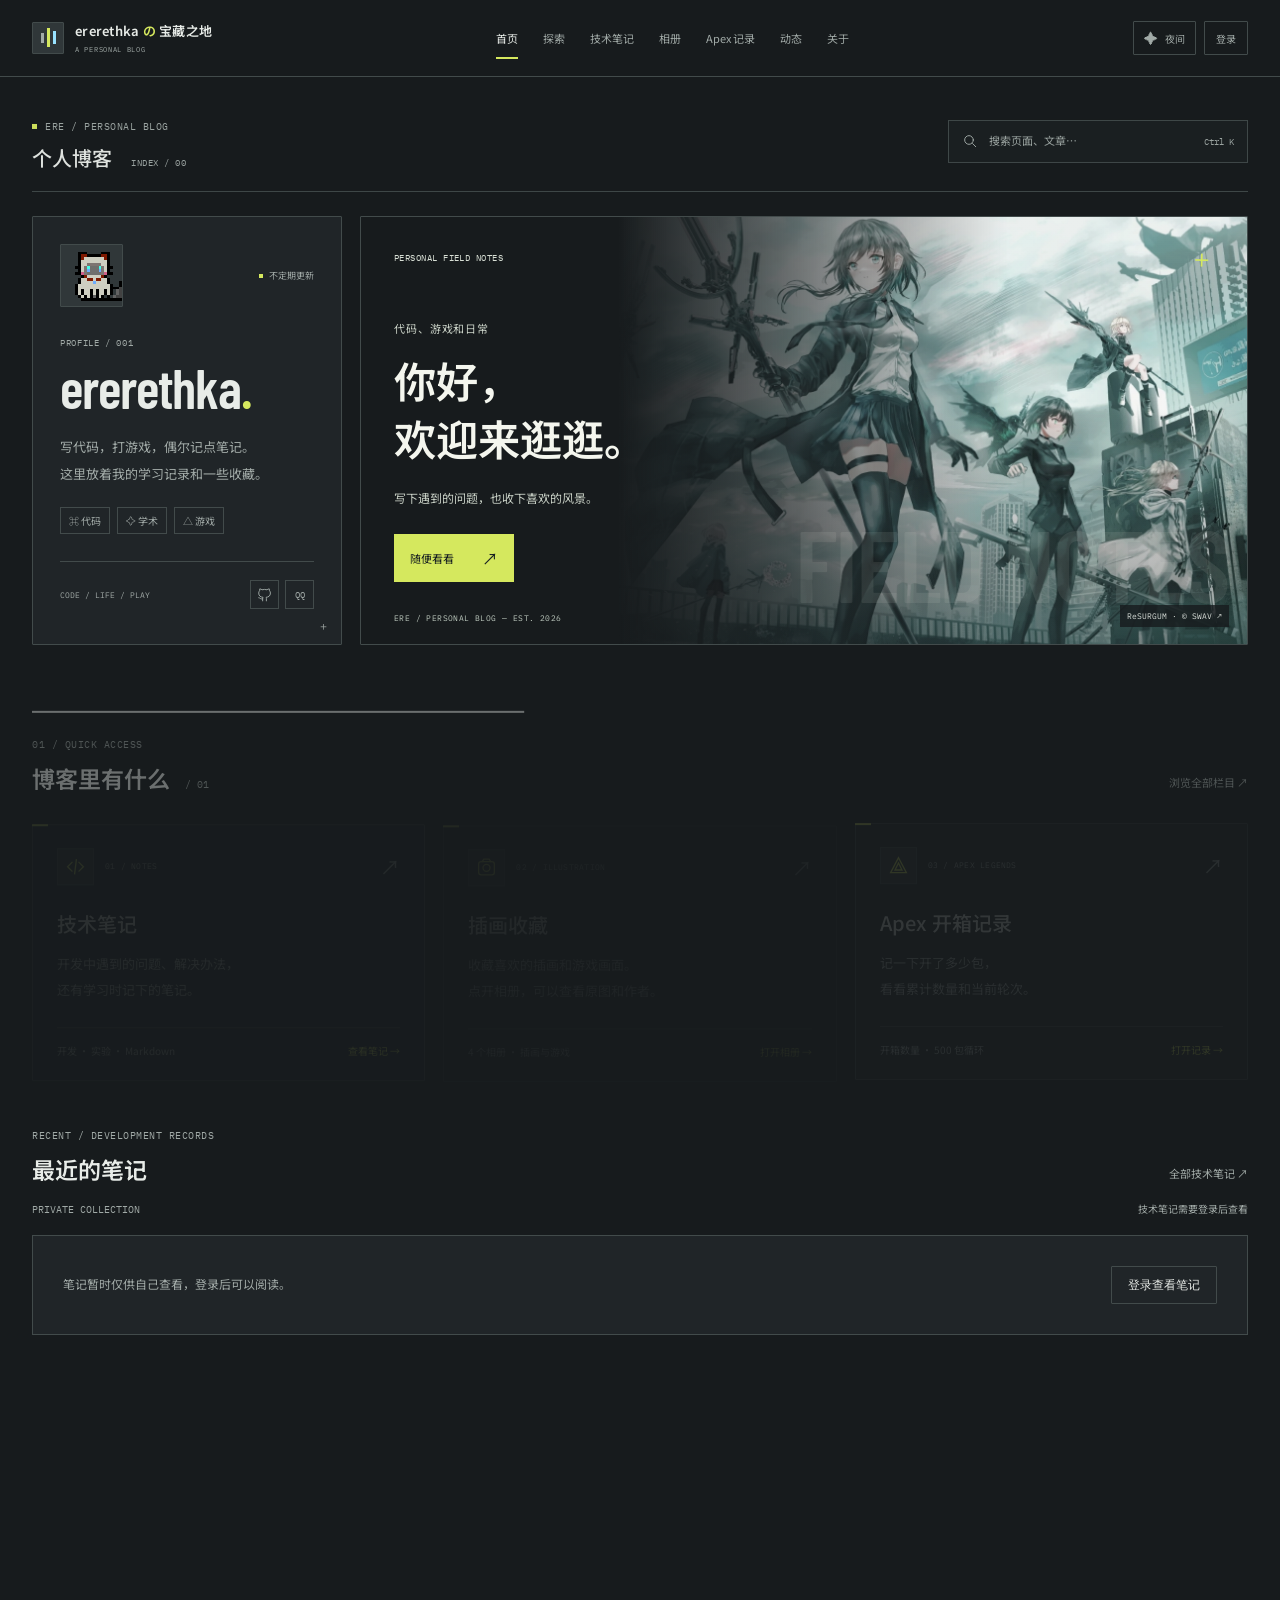
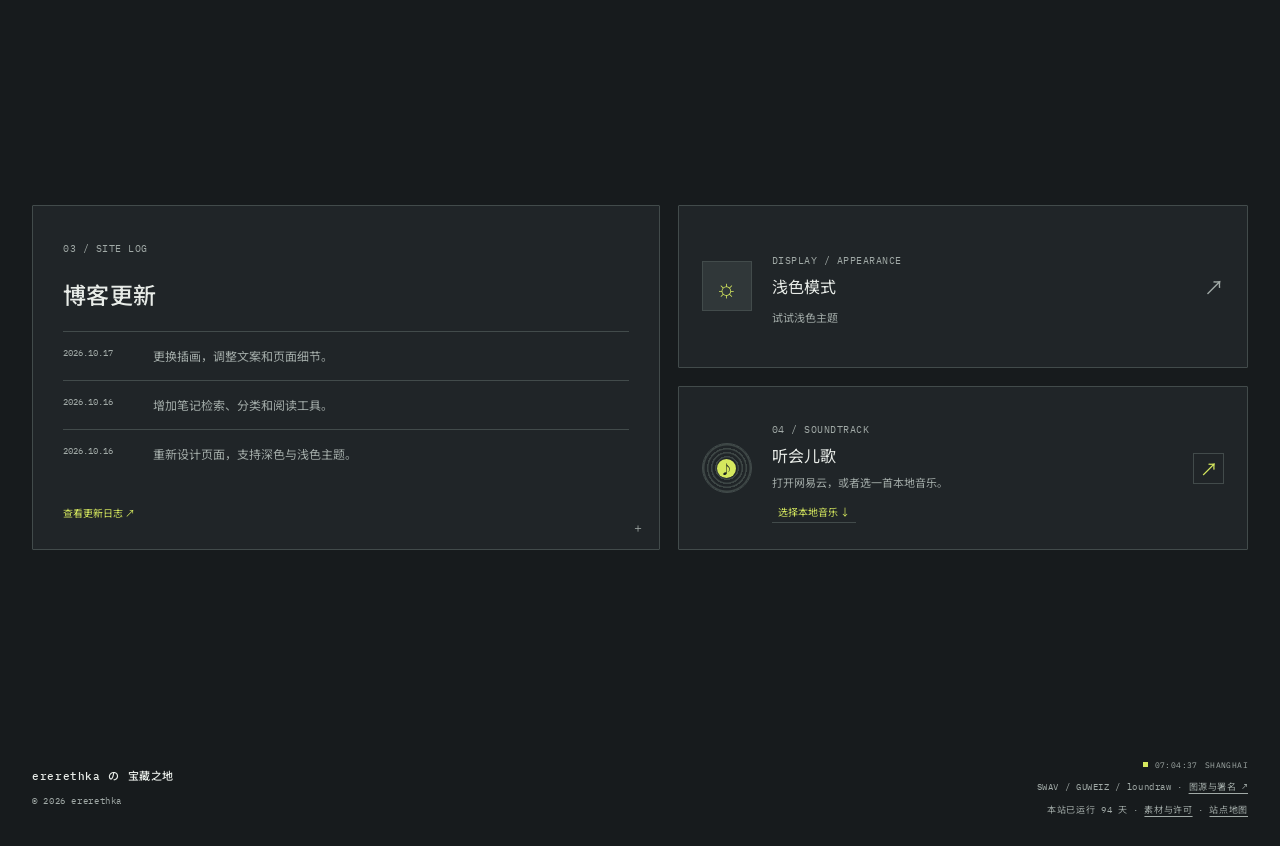
==== commit 722f03b2: "docs: clarify third-party licensing and simplify footer credits" ====
--- a/index.html
+++ b/index.html
@@ -45,7 +45,7 @@
     <section class="slow-grid" aria-label="近况与小工具"><article class="moment-card home-panel" id="timeline"><span class="home-kicker">03 / SITE LOG</span><h2>博客更新</h2><ol class="site-log"><li><time datetime="2026-10-17">2026.10.17</time><span>更换插画，调整文案和页面细节。</span></li><li><time datetime="2026-10-16">2026.10.16</time><span>增加笔记检索、分类和阅读工具。</span></li><li><time datetime="2026-10-16">2026.10.16</time><span>重新设计页面，支持深色与浅色主题。</span></li></ol><a class="log-source" href="updates/index.html">查看更新日志 ↗</a></article><div class="side-stack"><button class="theme-feature home-panel" id="themeCard" type="button"><span class="theme-orb" id="themeOrb" aria-hidden="true">✿</span><span><span class="home-kicker">DISPLAY / APPEARANCE</span><strong id="themeCardTitle">浅色模式</strong><small id="themeCardCopy">试试浅色主题</small></span><span class="card-arrow" aria-hidden="true">↗</span></button><section class="home-music home-panel" id="music" aria-label="音乐角落"><div class="music-disc" aria-hidden="true"><span>♪</span></div><div><span class="home-kicker">04 / SOUNDTRACK</span><h2>听会儿歌</h2><p id="musicStatus">打开网易云，或者选一首本地音乐。</p><button class="music-load" id="chooseMusic" type="button">选择本地音乐 ↓</button><input id="localMusic" type="file" accept="audio/*" hidden></div><a class="music-open" href="https://music.163.com/" target="_blank" rel="noopener" aria-label="在网易云音乐找一首歌">↗</a><audio id="localAudio" controls preload="metadata" hidden aria-label="本地音频播放器"></audio></section></div></section>
 
     <section class="home-about" id="about"><div><span class="home-kicker">05 / ABOUT ME</span><h2>关于我</h2></div><p>这是 ererethka 的个人博客。主要用来整理技术笔记，也会放一些游戏记录和喜欢的插画。<br>更新随缘。有空时，就来写一点。</p><a href="https://github.com/Erethka" target="_blank" rel="noopener">在 GitHub 找到我 ↗</a></section>
-    <footer class="site-footer"><div><span class="footer-name">ererethka の 宝藏之地</span><span>© 2026 ererethka</span></div><div class="footer-right"><span class="footer-time"><i class="small-dot"></i><span id="clock">00:00:00</span> SHANGHAI</span><span class="artwork-note">SWAV / GUWEIZ / loundraw · <a href="photowall/index.html">图源与署名 ↗</a></span><span>本站已运行 <b id="uptime">0 天</b> · Inspired by <a href="https://github.com/heiehiehi/XinghuisamaBlogs" target="_blank" rel="noopener">XHBlogs</a> · CC BY-NC 4.0 · <a href="sitemap.xml">站点地图</a></span></div></footer>
+    <footer class="site-footer"><div><span class="footer-name">ererethka の 宝藏之地</span><span>© 2026 ererethka</span></div><div class="footer-right"><span class="footer-time"><i class="small-dot"></i><span id="clock">00:00:00</span> SHANGHAI</span><span class="artwork-note">SWAV / GUWEIZ / loundraw · <a href="photowall/index.html">图源与署名 ↗</a></span><span>本站已运行 <b id="uptime">0 天</b> · <a href="credits.html">素材与许可</a> · <a href="sitemap.xml">站点地图</a></span></div></footer>
   </main>
   <div class="toast" id="toast" role="status"></div>
   <script src="apex-auth.js?v=20261017-journal"></script>
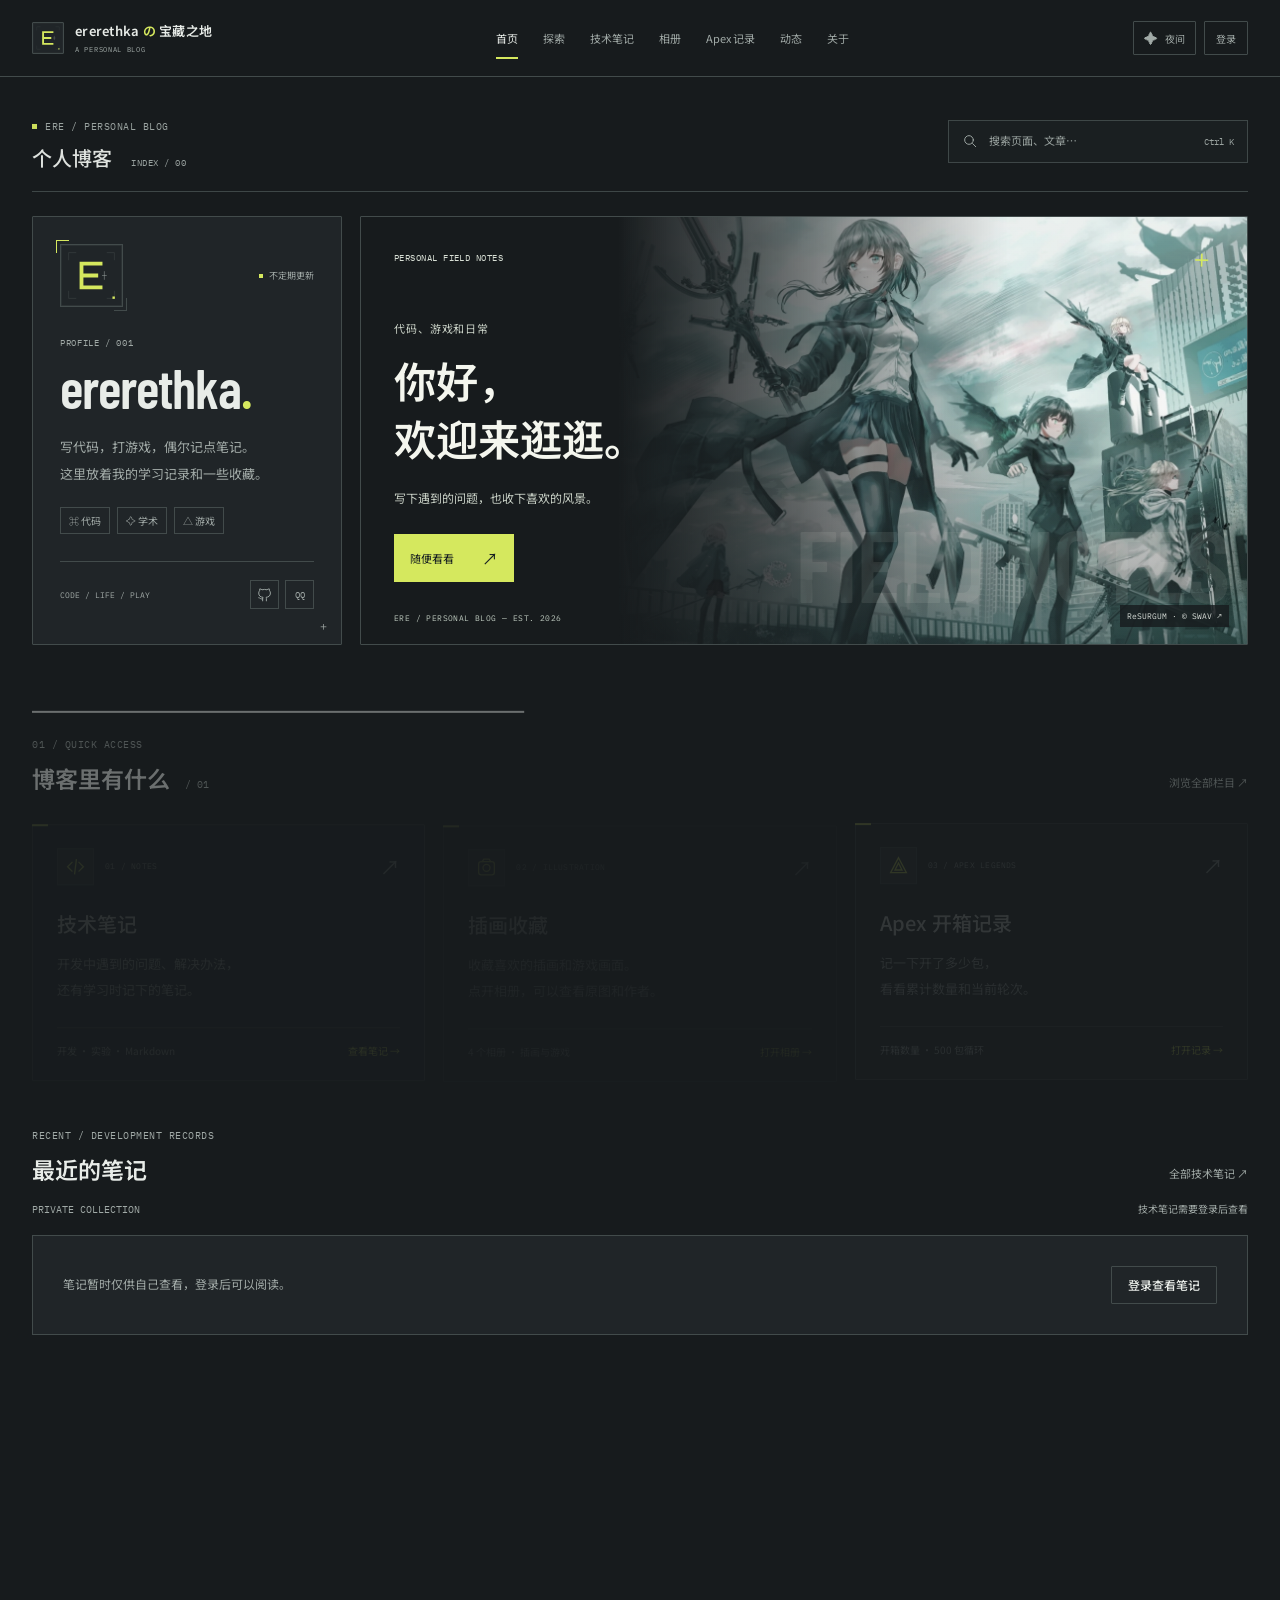
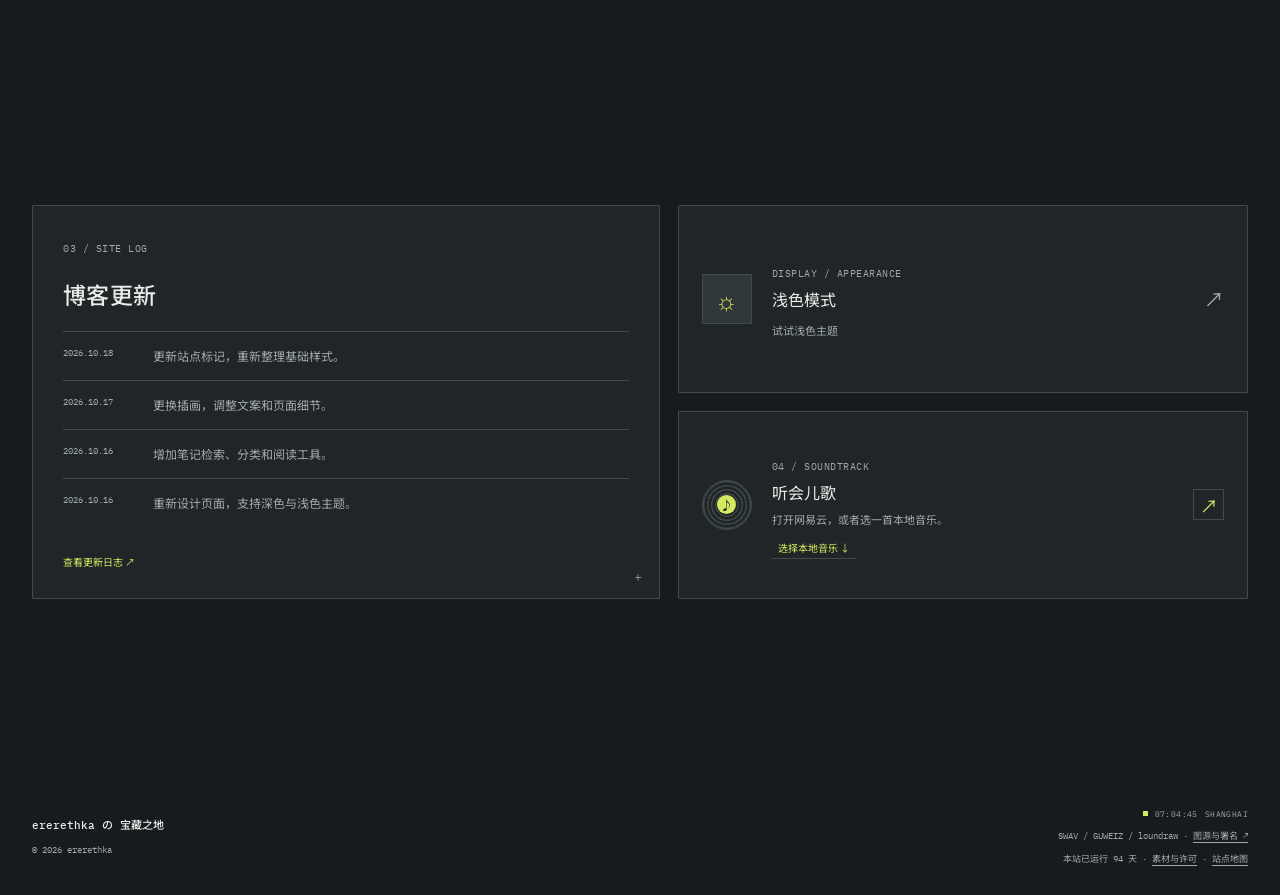
==== commit 606b6df3: "refactor: replace inherited assets and legacy styles with independent blog identity" ====
--- a/index.html
+++ b/index.html
@@ -6,19 +6,19 @@
   <meta name="theme-color" content="#171b1d">
   <meta name="description" content="ererethka 的个人博客，分享开发笔记，收藏喜欢的插画，记录游戏日常。">
   <title>ererethka の宝藏之地</title>
-  <link rel="icon" href="assets/favicon.svg" type="image/svg+xml">
+  <link rel="icon" href="assets/favicon.svg?v=20261018-identity" type="image/svg+xml">
   <link rel="preconnect" href="https://fonts.googleapis.com">
   <link rel="preconnect" href="https://fonts.gstatic.com" crossorigin>
   <link href="https://fonts.googleapis.com/css2?family=Barlow+Condensed:wght@500;600;700&family=IBM+Plex+Mono:wght@400;500&family=Noto+Sans+SC:wght@400;500;600;700&display=swap" rel="stylesheet">
-  <link rel="stylesheet" href="styles.css?v=20261017-journal">
-  <link rel="stylesheet" href="site-polish.css?v=20261017-journal">
-  <link rel="stylesheet" href="styles-polish.css?v=20261017-journal">
-<link rel="canonical" href="https://erethka.github.io/ererethka-s-blog/"><meta property="og:type" content="website"><meta property="og:title" content="ererethka の宝藏之地"><meta property="og:description" content="技术笔记、喜欢的插画，还有游戏里的日常。"><meta property="og:url" content="https://erethka.github.io/ererethka-s-blog/"><link rel="alternate" type="application/rss+xml" title="站点更新" href="/ererethka-s-blog/feed.xml"><link rel="stylesheet" href="motion.css?v=20261017-journal"><script src="navigation-motion.js?v=20261017-journal"></script></head>
+  <link rel="stylesheet" href="base.css?v=20261018-identity">
+  <link rel="stylesheet" href="site-polish.css?v=20261018-identity">
+  <link rel="stylesheet" href="styles-polish.css?v=20261018-identity">
+<link rel="canonical" href="https://erethka.github.io/ererethka-s-blog/"><meta property="og:type" content="website"><meta property="og:title" content="ererethka の宝藏之地"><meta property="og:description" content="技术笔记、喜欢的插画，还有游戏里的日常。"><meta property="og:url" content="https://erethka.github.io/ererethka-s-blog/"><link rel="alternate" type="application/rss+xml" title="站点更新" href="/ererethka-s-blog/feed.xml"><link rel="stylesheet" href="motion.css?v=20261018-identity"><script src="navigation-motion.js?v=20261018-identity"></script></head>
 <body data-route="home" data-asset-prefix="" data-auth-optional>
   <a class="skip-link" href="#mainContent">跳到正文</a>
   <header class="site-nav" id="siteNav">
     <div class="nav-inner">
-      <a class="brand" href="#home" data-nav="home" aria-label="返回首页"><span class="brand-mark" aria-hidden="true"><i></i><i></i><i></i></span><span class="brand-copy"><strong>ererethka <em>の</em> 宝藏之地</strong><small>A PERSONAL BLOG</small></span></a>
+      <a class="brand" href="#home" data-nav="home" aria-label="返回首页"><span class="brand-mark" aria-hidden="true"><img src="assets/identity/ere-mark.svg" alt="" width="32" height="32"></span><span class="brand-copy"><strong>ererethka <em>の</em> 宝藏之地</strong><small>A PERSONAL BLOG</small></span></a>
       <nav class="desktop-links" aria-label="主导航"><a href="#home" data-nav="home">首页</a><a href="explore/index.html" data-nav="explore">探索</a><a href="dev/index.html" data-nav="dev">技术笔记</a><a href="photowall/index.html" data-nav="photowall">相册</a><a href="apex/index.html" data-nav="apex">Apex 记录</a><a href="updates/index.html" data-nav="updates">动态</a><a href="#about" data-nav="about">关于</a></nav>
       <div class="nav-actions"><button class="theme-button" id="themeButton" type="button" aria-label="切换日夜主题"><span id="themeIcon">✦</span><span id="themeLabel">夜间</span></button><button class="mobile-menu-button" id="mobileMenuButton" type="button" aria-label="打开导航" aria-controls="mobileLinks" aria-expanded="false">☰</button></div>
     </div>
@@ -28,7 +28,7 @@
     <div class="home-heading" id="mainContent" tabindex="-1"><div><span class="home-kicker"><i class="small-dot"></i> ERE / PERSONAL BLOG</span><p>个人博客 <span class="home-heading-code">INDEX / 00</span></p></div><section class="home-search search-wrap" aria-label="站内搜索"><div class="home-search-box"><svg viewBox="0 0 24 24" aria-hidden="true"><circle cx="10.5" cy="10.5" r="6.5"/><path d="m16 16 4.5 4.5"/></svg><input id="siteSearch" type="search" placeholder="搜索页面、文章…" aria-label="搜索站内页面" autocomplete="off"><kbd>Ctrl K</kbd></div><div class="search-results home-search-results" id="searchResults" hidden></div></section></div>
 
     <section class="home-hero" aria-label="个人主页">
-      <article class="profile-panel home-panel"><div class="profile-intro"><div class="hero-avatar" role="img" aria-label="暹罗猫像素头像"></div><span class="profile-status"><i></i> 不定期更新</span></div><p class="hero-greeting">PROFILE / 001</p><h1>ererethka<span>.</span></h1><p class="hero-intro">写代码，打游戏，偶尔记点笔记。<br>这里放着我的学习记录和一些收藏。</p><div class="interest-tags"><span>⌘ 代码</span><span>✧ 学术</span><span>△ 游戏</span></div><div class="profile-bottom-line"><span>CODE / LIFE / PLAY</span><div class="social-row" aria-label="联系方式"><a href="https://github.com/Erethka" target="_blank" rel="noopener" aria-label="访问 GitHub"><svg viewBox="0 0 24 24" aria-hidden="true"><path d="M9 19c-4 1-4-2-6-2m12 5v-3.5c0-1 .1-1.5-.5-2 3.5-.4 7-1.7 7-7A5.4 5.4 0 0 0 20 6c.2-1 .2-2-.4-3-1.6 0-3 1-3.6 1.5a13 13 0 0 0-8 0C7.3 4 6 3 4.4 3 4 4 4 5 4.2 6a5.4 5.4 0 0 0-1.5 3.5c0 5.3 3.5 6.6 7 7-.5.5-.7 1.2-.7 2V22"/></svg></a><button type="button" data-copy="2601103442" aria-label="复制 QQ 号码">QQ</button></div></div></article>
+      <article class="profile-panel home-panel"><div class="profile-intro"><div class="hero-avatar" role="img" aria-label="ererethka 的 E 字母标记"></div><span class="profile-status"><i></i> 不定期更新</span></div><p class="hero-greeting">PROFILE / 001</p><h1>ererethka<span>.</span></h1><p class="hero-intro">写代码，打游戏，偶尔记点笔记。<br>这里放着我的学习记录和一些收藏。</p><div class="interest-tags"><span>⌘ 代码</span><span>✧ 学术</span><span>△ 游戏</span></div><div class="profile-bottom-line"><span>CODE / LIFE / PLAY</span><div class="social-row" aria-label="联系方式"><a href="https://github.com/Erethka" target="_blank" rel="noopener" aria-label="访问 GitHub"><svg viewBox="0 0 24 24" aria-hidden="true"><path d="M9 19c-4 1-4-2-6-2m12 5v-3.5c0-1 .1-1.5-.5-2 3.5-.4 7-1.7 7-7A5.4 5.4 0 0 0 20 6c.2-1 .2-2-.4-3-1.6 0-3 1-3.6 1.5a13 13 0 0 0-8 0C7.3 4 6 3 4.4 3 4 4 4 5 4.2 6a5.4 5.4 0 0 0-1.5 3.5c0 5.3 3.5 6.6 7 7-.5.5-.7 1.2-.7 2V22"/></svg></a><button type="button" data-copy="2601103442" aria-label="复制 QQ 号码">QQ</button></div></div></article>
       <article class="garden-cover" data-scroll-scene><img src="assets/artwork/swav-resurgum.webp" srcset="assets/artwork/swav-resurgum-small.webp 800w, assets/artwork/swav-resurgum.webp 2150w" sizes="(max-width: 640px) 100vw, 70vw" alt="SWAV《ReSURGUM》：冷色都市中的全身角色群像" fetchpriority="high"><div class="cover-shade"></div><div class="cover-top"><span>PERSONAL FIELD NOTES</span><span class="cover-star" aria-hidden="true">＋</span></div><div class="cover-copy"><span class="cover-eyebrow">代码、游戏和日常</span><h2>你好，<br>欢迎来逛逛。</h2><p>写下遇到的问题，也收下喜欢的风景。</p><a href="explore/index.html" class="cover-link">随便看看 <span aria-hidden="true">↗</span></a></div><span class="cover-footnote">ERE / PERSONAL BLOG — EST. 2026</span><a class="cover-credit" href="https://pixiv-waengallery.com/exhibition/swav_resurgum/" target="_blank" rel="noopener">ReSURGUM · © SWAV ↗</a></article>
     </section>
 
@@ -42,14 +42,14 @@
 
     <section class="home-photo-strip" id="photowall" aria-labelledby="photoTitle"><div class="section-heading"><div><span class="home-kicker">02 / SELECTED FRAGMENTS</span><h2 id="photoTitle">喜欢的画面<span> / 02</span></h2></div><a class="section-more" href="photowall/index.html">查看全部相册 <span aria-hidden="true">↗</span></a></div><div class="photo-mosaic"><a href="photowall/index.html?album=%E5%9F%8E%E5%B8%82%E5%88%87%E7%89%87&amp;photo=1" class="photo-tile"><img src="assets/artwork/loundraw-city.webp" srcset="assets/artwork/loundraw-city-small.webp 800w, assets/artwork/loundraw-city.webp 2150w" sizes="(max-width: 640px) 100vw, 34vw" alt="loundraw：少女坐在天台水箱上，远处是城市天际线" loading="lazy" decoding="async"><span class="photo-caption"><span><small>01 / CITY FRAGMENTS</small><strong>城市切片</strong></span><span aria-hidden="true">↗</span></span></a><a href="photowall/index.html?album=%E5%86%B7%E5%85%89%E7%89%87%E6%AE%B5&amp;photo=1" class="photo-tile"><img src="assets/artwork/guweiz-subway.webp" srcset="assets/artwork/guweiz-subway-small.webp 800w, assets/artwork/guweiz-subway.webp 3271w" sizes="(max-width: 640px) 50vw, 30vw" alt="GUWEIZ：地铁车厢中查看手机的少女全身与环境" loading="lazy" decoding="async"><span class="photo-caption"><span><small>02 / COOL LIGHT</small><strong>冷光片段</strong></span><span aria-hidden="true">↗</span></span></a><a href="photowall/index.html?album=%E5%A4%A9%E5%8F%B0%E6%9D%A5%E9%A3%8E&amp;photo=1" class="photo-tile"><img src="assets/artwork/loundraw-rooftop.webp" srcset="assets/artwork/loundraw-rooftop-small.webp 800w, assets/artwork/loundraw-rooftop.webp 1920w" sizes="(max-width: 640px) 50vw, 30vw" alt="loundraw：蓝色天台上的少女、笔记本与无人机" loading="lazy" decoding="async"><span class="photo-caption"><span><small>03 / ROOFTOP AIR</small><strong>天台来风</strong></span><span aria-hidden="true">↗</span></span></a></div></section>
 
-    <section class="slow-grid" aria-label="近况与小工具"><article class="moment-card home-panel" id="timeline"><span class="home-kicker">03 / SITE LOG</span><h2>博客更新</h2><ol class="site-log"><li><time datetime="2026-10-17">2026.10.17</time><span>更换插画，调整文案和页面细节。</span></li><li><time datetime="2026-10-16">2026.10.16</time><span>增加笔记检索、分类和阅读工具。</span></li><li><time datetime="2026-10-16">2026.10.16</time><span>重新设计页面，支持深色与浅色主题。</span></li></ol><a class="log-source" href="updates/index.html">查看更新日志 ↗</a></article><div class="side-stack"><button class="theme-feature home-panel" id="themeCard" type="button"><span class="theme-orb" id="themeOrb" aria-hidden="true">✿</span><span><span class="home-kicker">DISPLAY / APPEARANCE</span><strong id="themeCardTitle">浅色模式</strong><small id="themeCardCopy">试试浅色主题</small></span><span class="card-arrow" aria-hidden="true">↗</span></button><section class="home-music home-panel" id="music" aria-label="音乐角落"><div class="music-disc" aria-hidden="true"><span>♪</span></div><div><span class="home-kicker">04 / SOUNDTRACK</span><h2>听会儿歌</h2><p id="musicStatus">打开网易云，或者选一首本地音乐。</p><button class="music-load" id="chooseMusic" type="button">选择本地音乐 ↓</button><input id="localMusic" type="file" accept="audio/*" hidden></div><a class="music-open" href="https://music.163.com/" target="_blank" rel="noopener" aria-label="在网易云音乐找一首歌">↗</a><audio id="localAudio" controls preload="metadata" hidden aria-label="本地音频播放器"></audio></section></div></section>
+    <section class="slow-grid" aria-label="近况与小工具"><article class="moment-card home-panel" id="timeline"><span class="home-kicker">03 / SITE LOG</span><h2>博客更新</h2><ol class="site-log"><li><time datetime="2026-10-18">2026.10.18</time><span>更新站点标记，重新整理基础样式。</span></li><li><time datetime="2026-10-17">2026.10.17</time><span>更换插画，调整文案和页面细节。</span></li><li><time datetime="2026-10-16">2026.10.16</time><span>增加笔记检索、分类和阅读工具。</span></li><li><time datetime="2026-10-16">2026.10.16</time><span>重新设计页面，支持深色与浅色主题。</span></li></ol><a class="log-source" href="updates/index.html">查看更新日志 ↗</a></article><div class="side-stack"><button class="theme-feature home-panel" id="themeCard" type="button"><span class="theme-orb" id="themeOrb" aria-hidden="true">✿</span><span><span class="home-kicker">DISPLAY / APPEARANCE</span><strong id="themeCardTitle">浅色模式</strong><small id="themeCardCopy">试试浅色主题</small></span><span class="card-arrow" aria-hidden="true">↗</span></button><section class="home-music home-panel" id="music" aria-label="音乐角落"><div class="music-disc" aria-hidden="true"><span>♪</span></div><div><span class="home-kicker">04 / SOUNDTRACK</span><h2>听会儿歌</h2><p id="musicStatus">打开网易云，或者选一首本地音乐。</p><button class="music-load" id="chooseMusic" type="button">选择本地音乐 ↓</button><input id="localMusic" type="file" accept="audio/*" hidden></div><a class="music-open" href="https://music.163.com/" target="_blank" rel="noopener" aria-label="在网易云音乐找一首歌">↗</a><audio id="localAudio" controls preload="metadata" hidden aria-label="本地音频播放器"></audio></section></div></section>
 
     <section class="home-about" id="about"><div><span class="home-kicker">05 / ABOUT ME</span><h2>关于我</h2></div><p>这是 ererethka 的个人博客。主要用来整理技术笔记，也会放一些游戏记录和喜欢的插画。<br>更新随缘。有空时，就来写一点。</p><a href="https://github.com/Erethka" target="_blank" rel="noopener">在 GitHub 找到我 ↗</a></section>
     <footer class="site-footer"><div><span class="footer-name">ererethka の 宝藏之地</span><span>© 2026 ererethka</span></div><div class="footer-right"><span class="footer-time"><i class="small-dot"></i><span id="clock">00:00:00</span> SHANGHAI</span><span class="artwork-note">SWAV / GUWEIZ / loundraw · <a href="photowall/index.html">图源与署名 ↗</a></span><span>本站已运行 <b id="uptime">0 天</b> · <a href="credits.html">素材与许可</a> · <a href="sitemap.xml">站点地图</a></span></div></footer>
   </main>
   <div class="toast" id="toast" role="status"></div>
-  <script src="apex-auth.js?v=20261017-journal"></script>
-  <script src="app.js?v=20261017-journal"></script>
-  <script src="home-archive.js?v=20261017-journal"></script>
-<script src="motion.js?v=20261017-journal"></script></body>
+  <script src="apex-auth.js?v=20261018-identity"></script>
+  <script src="app.js?v=20261018-identity"></script>
+  <script src="home-archive.js?v=20261018-identity"></script>
+<script src="motion.js?v=20261018-identity"></script></body>
 </html>
--- a/base.css
+++ b/base.css
@@ -0,0 +1,20 @@
+/* Browser defaults and layout primitives for this static blog. */
+*,*::before,*::after{box-sizing:border-box;}
+html{min-height:100%;scroll-behavior:smooth;}
+body{margin:0;min-height:100vh;-webkit-font-smoothing:antialiased;}
+button,input,select,textarea{font:inherit;color:inherit;}
+button{border:0;background:transparent;cursor:pointer;}
+button:disabled{cursor:default;}
+a{color:inherit;}
+img{max-width:100%;}
+[hidden]{display:none!important;}
+.page-container{margin-inline:auto;}
+.search-wrap{position:relative;}
+.search-results{position:absolute;z-index:6;}
+.social-row{display:flex;}
+.social-row :is(a,button){display:grid;place-items:center;text-decoration:none;}
+.primary-button,.outline-button{display:inline-flex;align-items:center;justify-content:center;gap:8px;padding:8px 16px;text-decoration:none;}
+.outline-button{border:1px solid;}
+.toast{position:fixed;inset:auto auto 24px 50%;visibility:hidden;opacity:0;pointer-events:none;transform:translate(-50%,8px);transition:opacity .2s,transform .2s,visibility .2s;}
+.toast.show{visibility:visible;opacity:1;transform:translate(-50%,0);}
+@media(prefers-reduced-motion:reduce){html{scroll-behavior:auto;}.toast{transition:none;}}
--- a/site-polish.css
+++ b/site-polish.css
@@ -33,7 +33,7 @@
 .brand-copy strong em,.photo-brand strong em { color:var(--ark-accent); font-style:normal; }
 .brand-copy small,.photo-brand small { display:block; margin-top:4px; color:var(--ark-muted); font:400 7px/1.4 "IBM Plex Mono",Consolas,monospace; letter-spacing:.1em; }
 .brand-mark,.photo-brand-mark { display:flex; align-items:center; justify-content:center; gap:3px; width:32px; height:32px; border:1px solid var(--ark-line); border-radius:1px; background:var(--ark-soft); transform:none; box-shadow:none; flex-shrink:0; }
-.brand-mark i,.photo-brand-mark i { display:block; width:3px; border-radius:0; background:var(--ark-muted); }.brand-mark i:nth-child(1),.photo-brand-mark i:nth-child(1) { height:10px; }.brand-mark i:nth-child(2),.photo-brand-mark i:nth-child(2) { height:19px; background:var(--ark-accent); }.brand-mark i:nth-child(3),.photo-brand-mark i:nth-child(3) { height:13px; }
+.brand-mark img,.photo-brand-mark img { display:block; width:100%; height:100%; object-fit:contain; }
 .desktop-links,.photo-desktop-links { display:flex; align-items:center; justify-content:center; gap:25px; font:400 11px/1.5 "Noto Sans SC",sans-serif; white-space:nowrap; }
 .desktop-links a,.photo-desktop-links a,.mobile-links a,.photo-mobile-links a { color:var(--ark-muted); text-decoration:none; }
 .desktop-links a,.photo-desktop-links a { position:relative; padding:10px 0; }.desktop-links a:hover,.photo-desktop-links a:hover,.desktop-links a.active,.photo-desktop-links a.active { color:var(--ark-text); }
--- a/styles-polish.css
+++ b/styles-polish.css
@@ -18,7 +18,7 @@
 .home-hero { display:grid; grid-template-columns:310px minmax(0,1fr); gap:18px; margin-bottom:36px; }
 .profile-panel { position:relative; display:flex; flex-direction:column; padding:27px; }.profile-panel::after { content:"＋"; position:absolute; right:12px; bottom:10px; color:var(--ark-muted); font:400 11px "IBM Plex Mono",monospace; }
 .profile-intro { display:flex; align-items:center; justify-content:space-between; gap:12px; margin-bottom:29px; }
-.hero-avatar { width:63px; height:63px; flex-shrink:0; border:1px solid var(--ark-line); border-radius:1px; background-color:var(--ark-soft); background-image:url("siamese-cat.png"); background-size:280px 280px; background-position:-12px -11px; background-repeat:no-repeat; image-rendering:pixelated; }
+.hero-avatar { position:relative; width:63px; height:63px; flex-shrink:0; border:1px solid var(--ark-line); background:var(--ark-panel) url("assets/identity/ere-mark.svg") center/contain no-repeat; }
 .profile-status { display:flex; align-items:center; gap:6px; color:var(--ark-muted); font-size:9px; white-space:nowrap; }.profile-status i { width:4px; height:4px; background:var(--ark-accent); }
 .hero-greeting { color:var(--ark-muted); font:400 9px/1.6 "IBM Plex Mono",monospace; letter-spacing:.07em; }
 .profile-panel h1 { margin:7px 0 16px; font:600 55px/1.1 "Barlow Condensed","Arial Narrow",sans-serif; letter-spacing:-.02em; }.profile-panel h1>span { color:var(--ark-accent); }
@@ -84,3 +84,5 @@
   .home-about{grid-template-columns:1fr;gap:18px;padding:29px 0;}.home-about>a{grid-column:auto;}
   .home-about p{font-size:13px;}.hero-intro{font-size:13px;}.site-log li{font-size:12px;}
 }
+
+.hero-avatar::after{content:"";position:absolute;inset:-5px;background:linear-gradient(var(--ark-accent),var(--ark-accent)) left top/13px 1px no-repeat,linear-gradient(var(--ark-accent),var(--ark-accent)) left top/1px 13px no-repeat,linear-gradient(var(--ark-line),var(--ark-line)) right bottom/13px 1px no-repeat,linear-gradient(var(--ark-line),var(--ark-line)) right bottom/1px 13px no-repeat;pointer-events:none;}
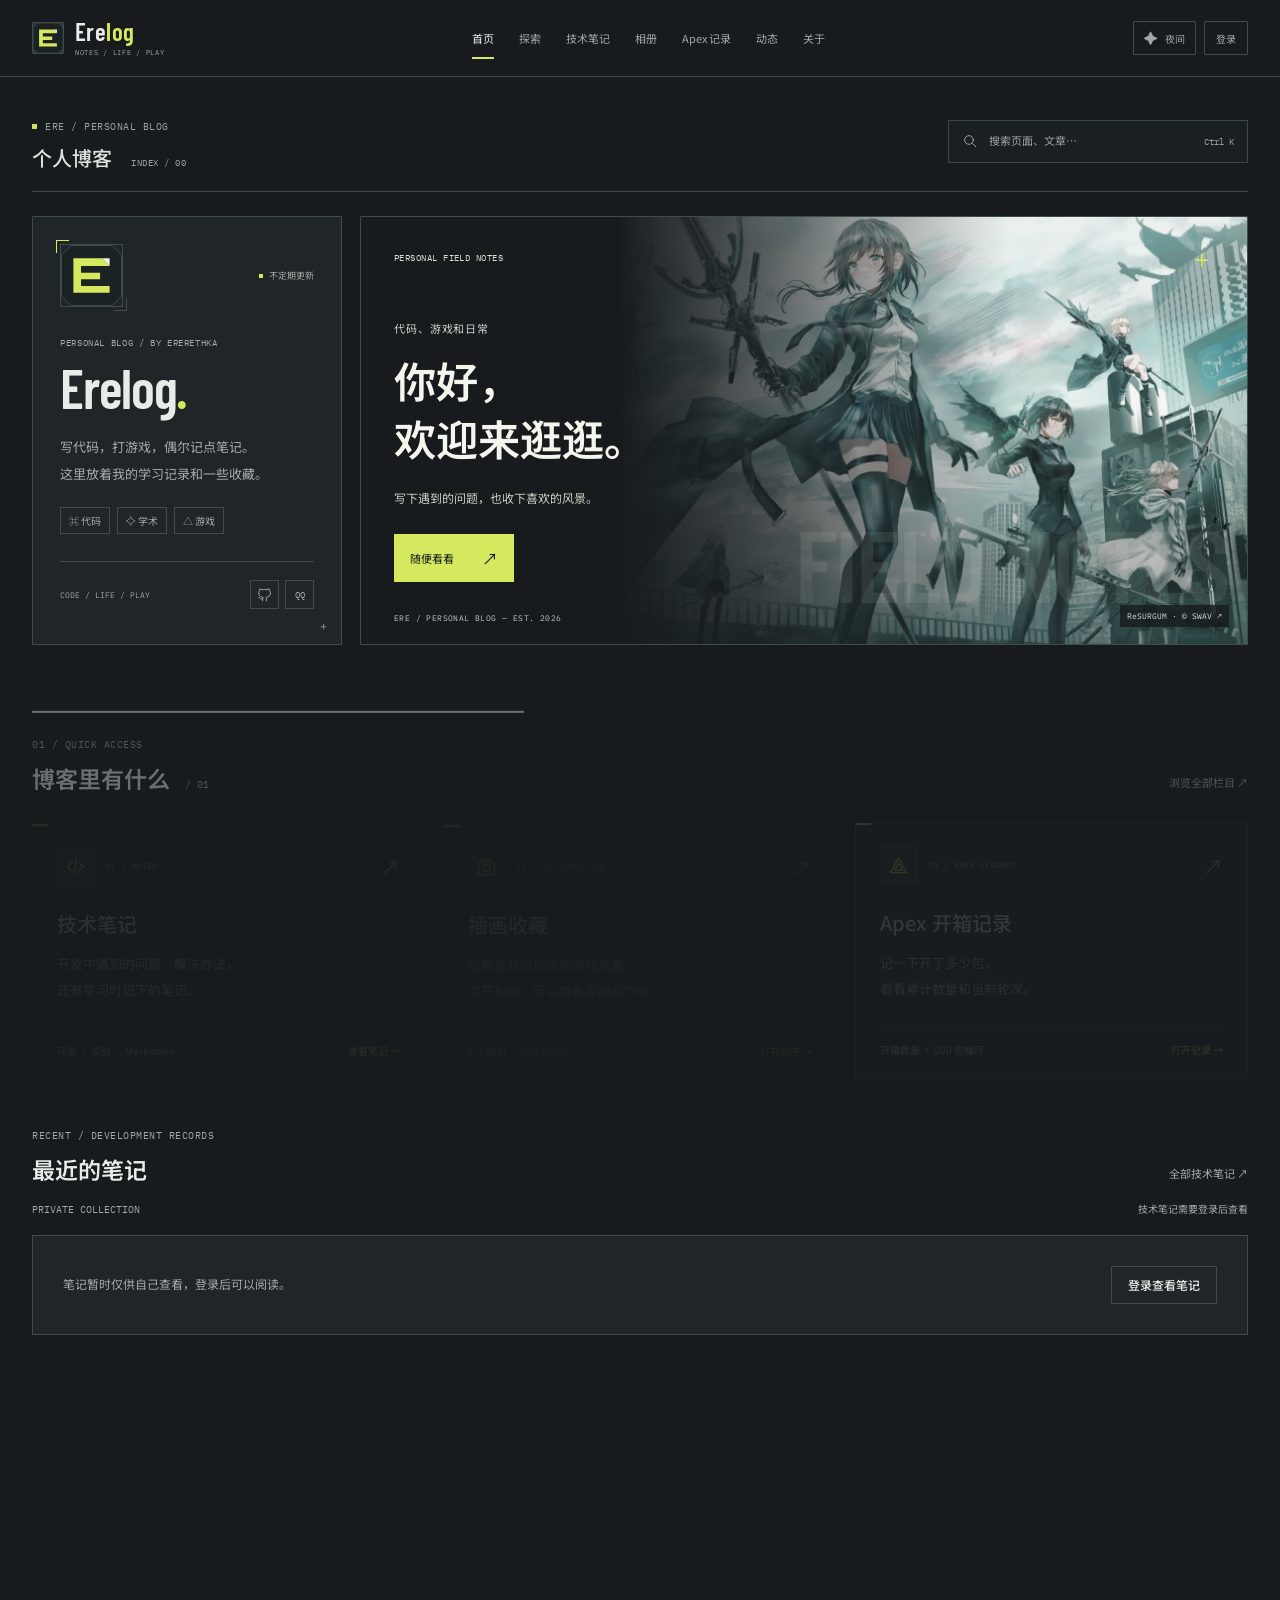
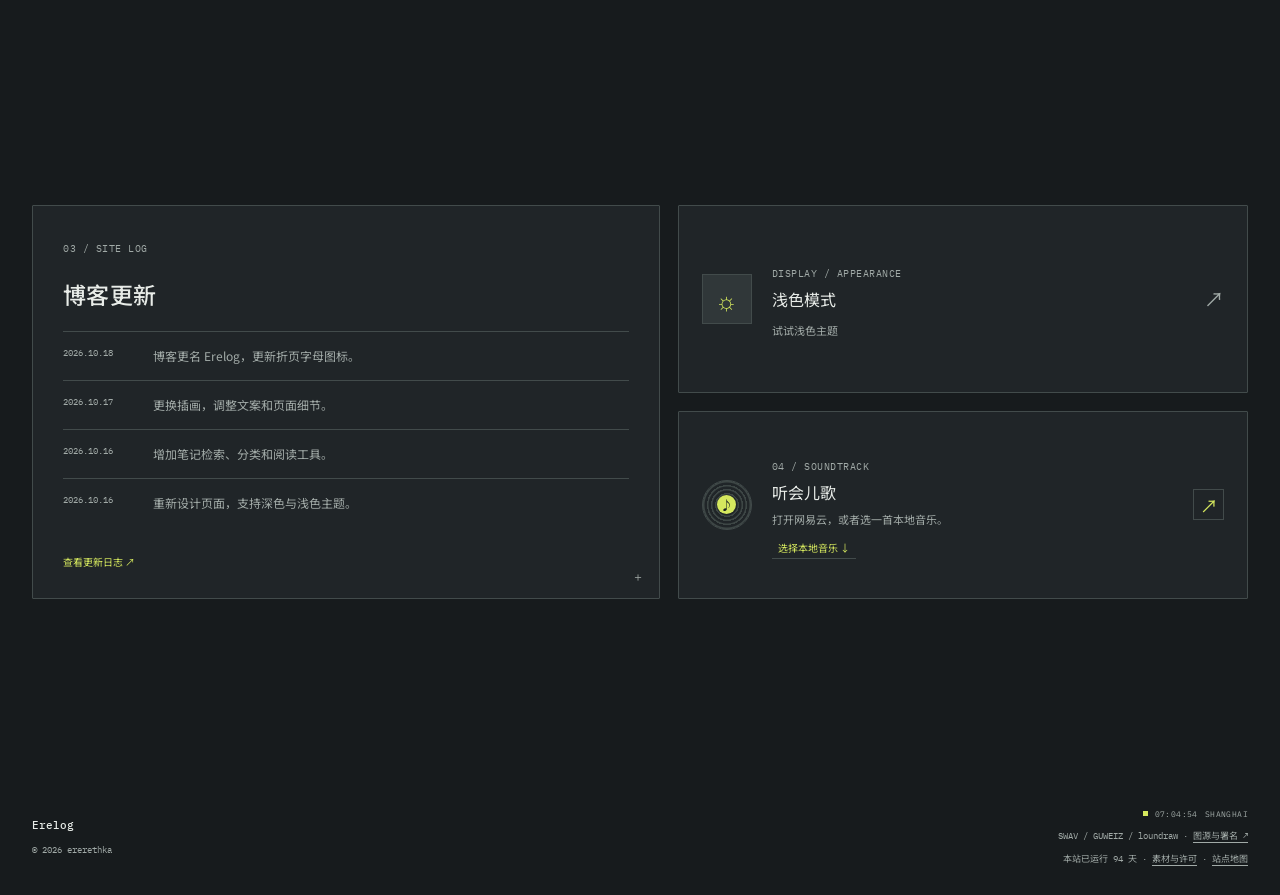
==== commit 686345ad: "feat: rename blog to Erelog and introduce folded-letter identity" ====
--- a/index.html
+++ b/index.html
@@ -4,21 +4,21 @@
   <meta charset="UTF-8">
   <meta name="viewport" content="width=device-width, initial-scale=1">
   <meta name="theme-color" content="#171b1d">
-  <meta name="description" content="ererethka 的个人博客，分享开发笔记，收藏喜欢的插画，记录游戏日常。">
-  <title>ererethka の宝藏之地</title>
-  <link rel="icon" href="assets/favicon.svg?v=20261018-identity" type="image/svg+xml">
+  <meta name="description" content="Erelog，ererethka 的个人博客。写开发笔记，收藏插画，记录游戏日常。">
+  <title>Erelog</title>
+  <link rel="icon" href="assets/favicon.ico?v=20261018-erelog" sizes="16x16 32x32 48x48"><link rel="icon" href="assets/favicon.svg?v=20261018-erelog" type="image/svg+xml" sizes="any">
   <link rel="preconnect" href="https://fonts.googleapis.com">
   <link rel="preconnect" href="https://fonts.gstatic.com" crossorigin>
   <link href="https://fonts.googleapis.com/css2?family=Barlow+Condensed:wght@500;600;700&family=IBM+Plex+Mono:wght@400;500&family=Noto+Sans+SC:wght@400;500;600;700&display=swap" rel="stylesheet">
-  <link rel="stylesheet" href="base.css?v=20261018-identity">
-  <link rel="stylesheet" href="site-polish.css?v=20261018-identity">
-  <link rel="stylesheet" href="styles-polish.css?v=20261018-identity">
-<link rel="canonical" href="https://erethka.github.io/ererethka-s-blog/"><meta property="og:type" content="website"><meta property="og:title" content="ererethka の宝藏之地"><meta property="og:description" content="技术笔记、喜欢的插画，还有游戏里的日常。"><meta property="og:url" content="https://erethka.github.io/ererethka-s-blog/"><link rel="alternate" type="application/rss+xml" title="站点更新" href="/ererethka-s-blog/feed.xml"><link rel="stylesheet" href="motion.css?v=20261018-identity"><script src="navigation-motion.js?v=20261018-identity"></script></head>
+  <link rel="stylesheet" href="base.css?v=20261018-erelog">
+  <link rel="stylesheet" href="site-polish.css?v=20261018-erelog">
+  <link rel="stylesheet" href="styles-polish.css?v=20261018-erelog">
+<link rel="canonical" href="https://erethka.github.io/ererethka-s-blog/"><meta property="og:type" content="website"><meta property="og:title" content="Erelog"><meta property="og:description" content="技术笔记、喜欢的插画，还有游戏里的日常。"><meta property="og:url" content="https://erethka.github.io/ererethka-s-blog/"><link rel="alternate" type="application/rss+xml" title="Erelog 站点更新" href="/ererethka-s-blog/feed.xml"><link rel="stylesheet" href="motion.css?v=20261018-erelog"><script src="navigation-motion.js?v=20261018-erelog"></script><meta property="og:site_name" content="Erelog"><link rel="apple-touch-icon" href="assets/identity/apple-touch-icon.png?v=20261018-erelog" sizes="180x180"><meta name="application-name" content="Erelog"><meta name="apple-mobile-web-app-title" content="Erelog"></head>
 <body data-route="home" data-asset-prefix="" data-auth-optional>
   <a class="skip-link" href="#mainContent">跳到正文</a>
   <header class="site-nav" id="siteNav">
     <div class="nav-inner">
-      <a class="brand" href="#home" data-nav="home" aria-label="返回首页"><span class="brand-mark" aria-hidden="true"><img src="assets/identity/ere-mark.svg" alt="" width="32" height="32"></span><span class="brand-copy"><strong>ererethka <em>の</em> 宝藏之地</strong><small>A PERSONAL BLOG</small></span></a>
+      <a class="brand" href="#home" data-nav="home" aria-label="返回首页"><span class="brand-mark" aria-hidden="true"><img src="assets/identity/erelog-mark.svg" alt="" width="32" height="32"></span><span class="brand-copy"><strong>Ere<span class="wordmark-accent">log</span></strong><small>NOTES / LIFE / PLAY</small></span></a>
       <nav class="desktop-links" aria-label="主导航"><a href="#home" data-nav="home">首页</a><a href="explore/index.html" data-nav="explore">探索</a><a href="dev/index.html" data-nav="dev">技术笔记</a><a href="photowall/index.html" data-nav="photowall">相册</a><a href="apex/index.html" data-nav="apex">Apex 记录</a><a href="updates/index.html" data-nav="updates">动态</a><a href="#about" data-nav="about">关于</a></nav>
       <div class="nav-actions"><button class="theme-button" id="themeButton" type="button" aria-label="切换日夜主题"><span id="themeIcon">✦</span><span id="themeLabel">夜间</span></button><button class="mobile-menu-button" id="mobileMenuButton" type="button" aria-label="打开导航" aria-controls="mobileLinks" aria-expanded="false">☰</button></div>
     </div>
@@ -28,7 +28,7 @@
     <div class="home-heading" id="mainContent" tabindex="-1"><div><span class="home-kicker"><i class="small-dot"></i> ERE / PERSONAL BLOG</span><p>个人博客 <span class="home-heading-code">INDEX / 00</span></p></div><section class="home-search search-wrap" aria-label="站内搜索"><div class="home-search-box"><svg viewBox="0 0 24 24" aria-hidden="true"><circle cx="10.5" cy="10.5" r="6.5"/><path d="m16 16 4.5 4.5"/></svg><input id="siteSearch" type="search" placeholder="搜索页面、文章…" aria-label="搜索站内页面" autocomplete="off"><kbd>Ctrl K</kbd></div><div class="search-results home-search-results" id="searchResults" hidden></div></section></div>
 
     <section class="home-hero" aria-label="个人主页">
-      <article class="profile-panel home-panel"><div class="profile-intro"><div class="hero-avatar" role="img" aria-label="ererethka 的 E 字母标记"></div><span class="profile-status"><i></i> 不定期更新</span></div><p class="hero-greeting">PROFILE / 001</p><h1>ererethka<span>.</span></h1><p class="hero-intro">写代码，打游戏，偶尔记点笔记。<br>这里放着我的学习记录和一些收藏。</p><div class="interest-tags"><span>⌘ 代码</span><span>✧ 学术</span><span>△ 游戏</span></div><div class="profile-bottom-line"><span>CODE / LIFE / PLAY</span><div class="social-row" aria-label="联系方式"><a href="https://github.com/Erethka" target="_blank" rel="noopener" aria-label="访问 GitHub"><svg viewBox="0 0 24 24" aria-hidden="true"><path d="M9 19c-4 1-4-2-6-2m12 5v-3.5c0-1 .1-1.5-.5-2 3.5-.4 7-1.7 7-7A5.4 5.4 0 0 0 20 6c.2-1 .2-2-.4-3-1.6 0-3 1-3.6 1.5a13 13 0 0 0-8 0C7.3 4 6 3 4.4 3 4 4 4 5 4.2 6a5.4 5.4 0 0 0-1.5 3.5c0 5.3 3.5 6.6 7 7-.5.5-.7 1.2-.7 2V22"/></svg></a><button type="button" data-copy="2601103442" aria-label="复制 QQ 号码">QQ</button></div></div></article>
+      <article class="profile-panel home-panel"><div class="profile-intro"><div class="hero-avatar" role="img" aria-label="Erelog 折页字母标记"></div><span class="profile-status"><i></i> 不定期更新</span></div><p class="hero-greeting">PERSONAL BLOG / BY ERERETHKA</p><h1>Erelog<span>.</span></h1><p class="hero-intro">写代码，打游戏，偶尔记点笔记。<br>这里放着我的学习记录和一些收藏。</p><div class="interest-tags"><span>⌘ 代码</span><span>✧ 学术</span><span>△ 游戏</span></div><div class="profile-bottom-line"><span>CODE / LIFE / PLAY</span><div class="social-row" aria-label="联系方式"><a href="https://github.com/Erethka" target="_blank" rel="noopener" aria-label="访问 GitHub"><svg viewBox="0 0 24 24" aria-hidden="true"><path d="M9 19c-4 1-4-2-6-2m12 5v-3.5c0-1 .1-1.5-.5-2 3.5-.4 7-1.7 7-7A5.4 5.4 0 0 0 20 6c.2-1 .2-2-.4-3-1.6 0-3 1-3.6 1.5a13 13 0 0 0-8 0C7.3 4 6 3 4.4 3 4 4 4 5 4.2 6a5.4 5.4 0 0 0-1.5 3.5c0 5.3 3.5 6.6 7 7-.5.5-.7 1.2-.7 2V22"/></svg></a><button type="button" data-copy="2601103442" aria-label="复制 QQ 号码">QQ</button></div></div></article>
       <article class="garden-cover" data-scroll-scene><img src="assets/artwork/swav-resurgum.webp" srcset="assets/artwork/swav-resurgum-small.webp 800w, assets/artwork/swav-resurgum.webp 2150w" sizes="(max-width: 640px) 100vw, 70vw" alt="SWAV《ReSURGUM》：冷色都市中的全身角色群像" fetchpriority="high"><div class="cover-shade"></div><div class="cover-top"><span>PERSONAL FIELD NOTES</span><span class="cover-star" aria-hidden="true">＋</span></div><div class="cover-copy"><span class="cover-eyebrow">代码、游戏和日常</span><h2>你好，<br>欢迎来逛逛。</h2><p>写下遇到的问题，也收下喜欢的风景。</p><a href="explore/index.html" class="cover-link">随便看看 <span aria-hidden="true">↗</span></a></div><span class="cover-footnote">ERE / PERSONAL BLOG — EST. 2026</span><a class="cover-credit" href="https://pixiv-waengallery.com/exhibition/swav_resurgum/" target="_blank" rel="noopener">ReSURGUM · © SWAV ↗</a></article>
     </section>
 
@@ -42,14 +42,14 @@
 
     <section class="home-photo-strip" id="photowall" aria-labelledby="photoTitle"><div class="section-heading"><div><span class="home-kicker">02 / SELECTED FRAGMENTS</span><h2 id="photoTitle">喜欢的画面<span> / 02</span></h2></div><a class="section-more" href="photowall/index.html">查看全部相册 <span aria-hidden="true">↗</span></a></div><div class="photo-mosaic"><a href="photowall/index.html?album=%E5%9F%8E%E5%B8%82%E5%88%87%E7%89%87&amp;photo=1" class="photo-tile"><img src="assets/artwork/loundraw-city.webp" srcset="assets/artwork/loundraw-city-small.webp 800w, assets/artwork/loundraw-city.webp 2150w" sizes="(max-width: 640px) 100vw, 34vw" alt="loundraw：少女坐在天台水箱上，远处是城市天际线" loading="lazy" decoding="async"><span class="photo-caption"><span><small>01 / CITY FRAGMENTS</small><strong>城市切片</strong></span><span aria-hidden="true">↗</span></span></a><a href="photowall/index.html?album=%E5%86%B7%E5%85%89%E7%89%87%E6%AE%B5&amp;photo=1" class="photo-tile"><img src="assets/artwork/guweiz-subway.webp" srcset="assets/artwork/guweiz-subway-small.webp 800w, assets/artwork/guweiz-subway.webp 3271w" sizes="(max-width: 640px) 50vw, 30vw" alt="GUWEIZ：地铁车厢中查看手机的少女全身与环境" loading="lazy" decoding="async"><span class="photo-caption"><span><small>02 / COOL LIGHT</small><strong>冷光片段</strong></span><span aria-hidden="true">↗</span></span></a><a href="photowall/index.html?album=%E5%A4%A9%E5%8F%B0%E6%9D%A5%E9%A3%8E&amp;photo=1" class="photo-tile"><img src="assets/artwork/loundraw-rooftop.webp" srcset="assets/artwork/loundraw-rooftop-small.webp 800w, assets/artwork/loundraw-rooftop.webp 1920w" sizes="(max-width: 640px) 50vw, 30vw" alt="loundraw：蓝色天台上的少女、笔记本与无人机" loading="lazy" decoding="async"><span class="photo-caption"><span><small>03 / ROOFTOP AIR</small><strong>天台来风</strong></span><span aria-hidden="true">↗</span></span></a></div></section>
 
-    <section class="slow-grid" aria-label="近况与小工具"><article class="moment-card home-panel" id="timeline"><span class="home-kicker">03 / SITE LOG</span><h2>博客更新</h2><ol class="site-log"><li><time datetime="2026-10-18">2026.10.18</time><span>更新站点标记，重新整理基础样式。</span></li><li><time datetime="2026-10-17">2026.10.17</time><span>更换插画，调整文案和页面细节。</span></li><li><time datetime="2026-10-16">2026.10.16</time><span>增加笔记检索、分类和阅读工具。</span></li><li><time datetime="2026-10-16">2026.10.16</time><span>重新设计页面，支持深色与浅色主题。</span></li></ol><a class="log-source" href="updates/index.html">查看更新日志 ↗</a></article><div class="side-stack"><button class="theme-feature home-panel" id="themeCard" type="button"><span class="theme-orb" id="themeOrb" aria-hidden="true">✿</span><span><span class="home-kicker">DISPLAY / APPEARANCE</span><strong id="themeCardTitle">浅色模式</strong><small id="themeCardCopy">试试浅色主题</small></span><span class="card-arrow" aria-hidden="true">↗</span></button><section class="home-music home-panel" id="music" aria-label="音乐角落"><div class="music-disc" aria-hidden="true"><span>♪</span></div><div><span class="home-kicker">04 / SOUNDTRACK</span><h2>听会儿歌</h2><p id="musicStatus">打开网易云，或者选一首本地音乐。</p><button class="music-load" id="chooseMusic" type="button">选择本地音乐 ↓</button><input id="localMusic" type="file" accept="audio/*" hidden></div><a class="music-open" href="https://music.163.com/" target="_blank" rel="noopener" aria-label="在网易云音乐找一首歌">↗</a><audio id="localAudio" controls preload="metadata" hidden aria-label="本地音频播放器"></audio></section></div></section>
+    <section class="slow-grid" aria-label="近况与小工具"><article class="moment-card home-panel" id="timeline"><span class="home-kicker">03 / SITE LOG</span><h2>博客更新</h2><ol class="site-log"><li><time datetime="2026-10-18">2026.10.18</time><span>博客更名 Erelog，更新折页字母图标。</span></li><li><time datetime="2026-10-17">2026.10.17</time><span>更换插画，调整文案和页面细节。</span></li><li><time datetime="2026-10-16">2026.10.16</time><span>增加笔记检索、分类和阅读工具。</span></li><li><time datetime="2026-10-16">2026.10.16</time><span>重新设计页面，支持深色与浅色主题。</span></li></ol><a class="log-source" href="updates/index.html">查看更新日志 ↗</a></article><div class="side-stack"><button class="theme-feature home-panel" id="themeCard" type="button"><span class="theme-orb" id="themeOrb" aria-hidden="true">✿</span><span><span class="home-kicker">DISPLAY / APPEARANCE</span><strong id="themeCardTitle">浅色模式</strong><small id="themeCardCopy">试试浅色主题</small></span><span class="card-arrow" aria-hidden="true">↗</span></button><section class="home-music home-panel" id="music" aria-label="音乐角落"><div class="music-disc" aria-hidden="true"><span>♪</span></div><div><span class="home-kicker">04 / SOUNDTRACK</span><h2>听会儿歌</h2><p id="musicStatus">打开网易云，或者选一首本地音乐。</p><button class="music-load" id="chooseMusic" type="button">选择本地音乐 ↓</button><input id="localMusic" type="file" accept="audio/*" hidden></div><a class="music-open" href="https://music.163.com/" target="_blank" rel="noopener" aria-label="在网易云音乐找一首歌">↗</a><audio id="localAudio" controls preload="metadata" hidden aria-label="本地音频播放器"></audio></section></div></section>
 
-    <section class="home-about" id="about"><div><span class="home-kicker">05 / ABOUT ME</span><h2>关于我</h2></div><p>这是 ererethka 的个人博客。主要用来整理技术笔记，也会放一些游戏记录和喜欢的插画。<br>更新随缘。有空时，就来写一点。</p><a href="https://github.com/Erethka" target="_blank" rel="noopener">在 GitHub 找到我 ↗</a></section>
-    <footer class="site-footer"><div><span class="footer-name">ererethka の 宝藏之地</span><span>© 2026 ererethka</span></div><div class="footer-right"><span class="footer-time"><i class="small-dot"></i><span id="clock">00:00:00</span> SHANGHAI</span><span class="artwork-note">SWAV / GUWEIZ / loundraw · <a href="photowall/index.html">图源与署名 ↗</a></span><span>本站已运行 <b id="uptime">0 天</b> · <a href="credits.html">素材与许可</a> · <a href="sitemap.xml">站点地图</a></span></div></footer>
+    <section class="home-about" id="about"><div><span class="home-kicker">05 / ABOUT ME</span><h2>关于我</h2></div><p>这是我的个人博客 Erelog。主要用来整理技术笔记，也会放一些游戏记录和喜欢的插画。<br>更新随缘。有空时，就来写一点。</p><a href="https://github.com/Erethka" target="_blank" rel="noopener">在 GitHub 找到我 ↗</a></section>
+    <footer class="site-footer"><div><span class="footer-name">Erelog</span><span>© 2026 ererethka</span></div><div class="footer-right"><span class="footer-time"><i class="small-dot"></i><span id="clock">00:00:00</span> SHANGHAI</span><span class="artwork-note">SWAV / GUWEIZ / loundraw · <a href="photowall/index.html">图源与署名 ↗</a></span><span>本站已运行 <b id="uptime">0 天</b> · <a href="credits.html">素材与许可</a> · <a href="sitemap.xml">站点地图</a></span></div></footer>
   </main>
   <div class="toast" id="toast" role="status"></div>
-  <script src="apex-auth.js?v=20261018-identity"></script>
-  <script src="app.js?v=20261018-identity"></script>
-  <script src="home-archive.js?v=20261018-identity"></script>
-<script src="motion.js?v=20261018-identity"></script></body>
+  <script src="apex-auth.js?v=20261018-erelog"></script>
+  <script src="app.js?v=20261018-erelog"></script>
+  <script src="home-archive.js?v=20261018-erelog"></script>
+<script src="motion.js?v=20261018-erelog"></script></body>
 </html>
--- a/site-polish.css
+++ b/site-polish.css
@@ -31,6 +31,8 @@
 .brand,.photo-brand { display:inline-flex; align-items:center; gap:11px; min-width:0; color:var(--ark-text); text-decoration:none; }
 .brand-copy strong,.photo-brand strong { display:block; font:600 13px/1.5 "Noto Sans SC",sans-serif; letter-spacing:.02em; white-space:nowrap; }
 .brand-copy strong em,.photo-brand strong em { color:var(--ark-accent); font-style:normal; }
+.brand-copy strong,.photo-brand strong{font:600 25px/1 "Barlow Condensed","Arial Narrow",sans-serif;letter-spacing:.015em;}
+.wordmark-accent{color:var(--ark-accent);}
 .brand-copy small,.photo-brand small { display:block; margin-top:4px; color:var(--ark-muted); font:400 7px/1.4 "IBM Plex Mono",Consolas,monospace; letter-spacing:.1em; }
 .brand-mark,.photo-brand-mark { display:flex; align-items:center; justify-content:center; gap:3px; width:32px; height:32px; border:1px solid var(--ark-line); border-radius:1px; background:var(--ark-soft); transform:none; box-shadow:none; flex-shrink:0; }
 .brand-mark img,.photo-brand-mark img { display:block; width:100%; height:100%; object-fit:contain; }
@@ -57,6 +59,7 @@
 @media(max-width:720px) {
   .site-nav,.photo-nav { position:sticky; }.nav-inner,.photo-nav-inner { width:calc(100% - 32px); height:66px; gap:10px; }.brand,.photo-brand { gap:8px; }
   .brand-copy strong,.photo-brand strong { font-size:12px; }.brand-copy small,.photo-brand small { font-size:6px; }.brand-mark,.photo-brand-mark { width:29px; height:29px; }
+  .brand-copy strong,.photo-brand strong{font-size:23px;}
   .theme-button,.photo-theme-button { min-width:34px; width:34px; padding:0; }.theme-button span:last-child,.photo-theme-button span:last-child { display:none; }.nav-actions,.photo-nav-actions { gap:7px; }
   .mobile-menu-button,.photo-menu-button { width:34px; min-width:34px; }
 }
--- a/styles-polish.css
+++ b/styles-polish.css
@@ -18,7 +18,7 @@
 .home-hero { display:grid; grid-template-columns:310px minmax(0,1fr); gap:18px; margin-bottom:36px; }
 .profile-panel { position:relative; display:flex; flex-direction:column; padding:27px; }.profile-panel::after { content:"＋"; position:absolute; right:12px; bottom:10px; color:var(--ark-muted); font:400 11px "IBM Plex Mono",monospace; }
 .profile-intro { display:flex; align-items:center; justify-content:space-between; gap:12px; margin-bottom:29px; }
-.hero-avatar { position:relative; width:63px; height:63px; flex-shrink:0; border:1px solid var(--ark-line); background:var(--ark-panel) url("assets/identity/ere-mark.svg") center/contain no-repeat; }
+.hero-avatar { position:relative; width:63px; height:63px; flex-shrink:0; border:1px solid var(--ark-line); background:var(--ark-panel) url("assets/identity/erelog-mark.svg") center/contain no-repeat; }
 .profile-status { display:flex; align-items:center; gap:6px; color:var(--ark-muted); font-size:9px; white-space:nowrap; }.profile-status i { width:4px; height:4px; background:var(--ark-accent); }
 .hero-greeting { color:var(--ark-muted); font:400 9px/1.6 "IBM Plex Mono",monospace; letter-spacing:.07em; }
 .profile-panel h1 { margin:7px 0 16px; font:600 55px/1.1 "Barlow Condensed","Arial Narrow",sans-serif; letter-spacing:-.02em; }.profile-panel h1>span { color:var(--ark-accent); }
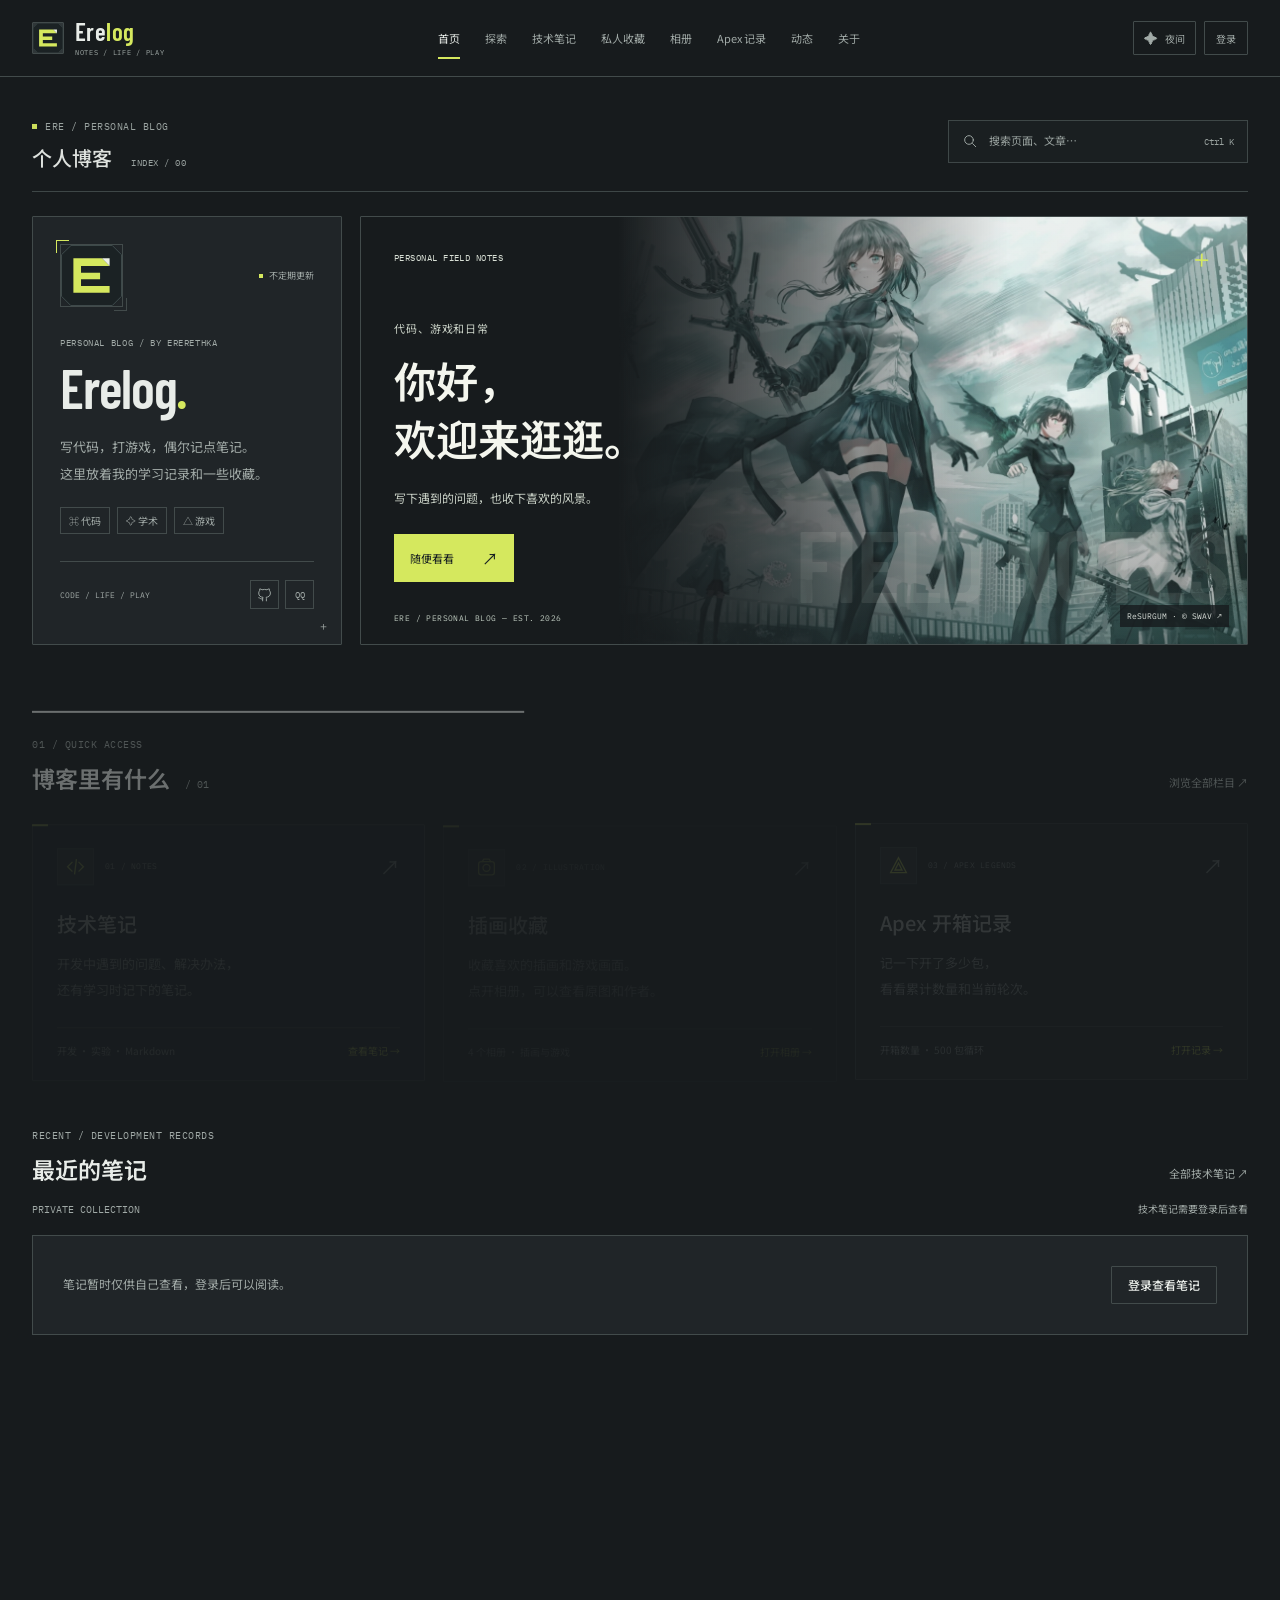
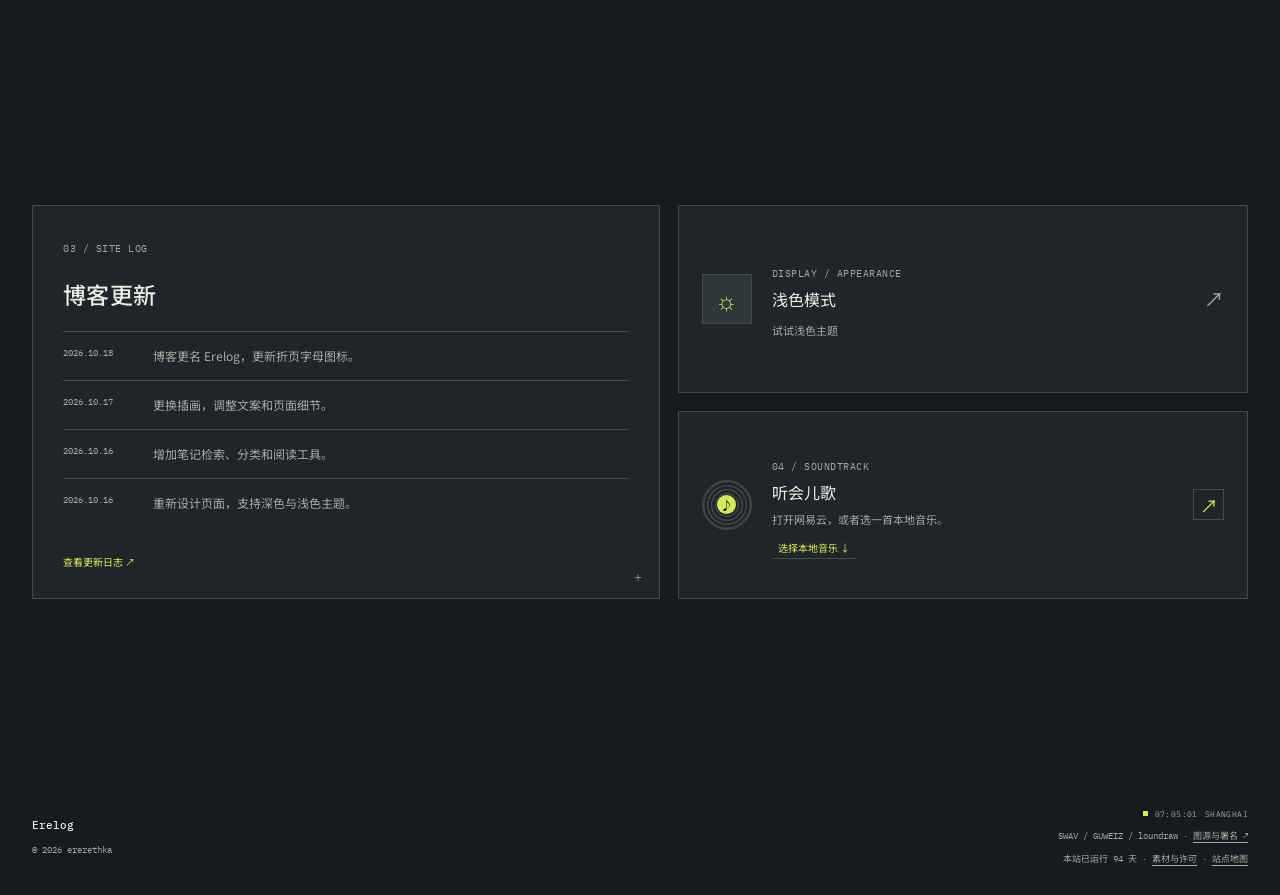
==== commit 62cc517e: "feat: link private bookmarks in navigation" ====
--- a/index.html
+++ b/index.html
@@ -19,10 +19,10 @@
   <header class="site-nav" id="siteNav">
     <div class="nav-inner">
       <a class="brand" href="#home" data-nav="home" aria-label="返回首页"><span class="brand-mark" aria-hidden="true"><img src="assets/identity/erelog-mark.svg" alt="" width="32" height="32"></span><span class="brand-copy"><strong>Ere<span class="wordmark-accent">log</span></strong><small>NOTES / LIFE / PLAY</small></span></a>
-      <nav class="desktop-links" aria-label="主导航"><a href="#home" data-nav="home">首页</a><a href="explore/index.html" data-nav="explore">探索</a><a href="dev/index.html" data-nav="dev">技术笔记</a><a href="photowall/index.html" data-nav="photowall">相册</a><a href="apex/index.html" data-nav="apex">Apex 记录</a><a href="updates/index.html" data-nav="updates">动态</a><a href="#about" data-nav="about">关于</a></nav>
+      <nav class="desktop-links" aria-label="主导航"><a href="#home" data-nav="home">首页</a><a href="explore/index.html" data-nav="explore">探索</a><a href="dev/index.html" data-nav="dev">技术笔记</a><a href="bookmarks/index.html" data-nav="bookmarks">私人收藏</a><a href="photowall/index.html" data-nav="photowall">相册</a><a href="apex/index.html" data-nav="apex">Apex 记录</a><a href="updates/index.html" data-nav="updates">动态</a><a href="#about" data-nav="about">关于</a></nav>
       <div class="nav-actions"><button class="theme-button" id="themeButton" type="button" aria-label="切换日夜主题"><span id="themeIcon">✦</span><span id="themeLabel">夜间</span></button><button class="mobile-menu-button" id="mobileMenuButton" type="button" aria-label="打开导航" aria-controls="mobileLinks" aria-expanded="false">☰</button></div>
     </div>
-    <nav class="mobile-links" id="mobileLinks" aria-label="移动端导航"><a href="#home" data-nav="home">首页</a><a href="explore/index.html" data-nav="explore">探索</a><a href="dev/index.html" data-nav="dev">技术笔记</a><a href="photowall/index.html" data-nav="photowall">相册</a><a href="apex/index.html" data-nav="apex">Apex 记录</a><a href="updates/index.html" data-nav="updates">动态</a><a href="#about" data-nav="about">关于</a></nav>
+    <nav class="mobile-links" id="mobileLinks" aria-label="移动端导航"><a href="#home" data-nav="home">首页</a><a href="explore/index.html" data-nav="explore">探索</a><a href="dev/index.html" data-nav="dev">技术笔记</a><a href="bookmarks/index.html" data-nav="bookmarks">私人收藏</a><a href="photowall/index.html" data-nav="photowall">相册</a><a href="apex/index.html" data-nav="apex">Apex 记录</a><a href="updates/index.html" data-nav="updates">动态</a><a href="#about" data-nav="about">关于</a></nav>
   </header>
   <main class="home-redesign page-container" id="home">
     <div class="home-heading" id="mainContent" tabindex="-1"><div><span class="home-kicker"><i class="small-dot"></i> ERE / PERSONAL BLOG</span><p>个人博客 <span class="home-heading-code">INDEX / 00</span></p></div><section class="home-search search-wrap" aria-label="站内搜索"><div class="home-search-box"><svg viewBox="0 0 24 24" aria-hidden="true"><circle cx="10.5" cy="10.5" r="6.5"/><path d="m16 16 4.5 4.5"/></svg><input id="siteSearch" type="search" placeholder="搜索页面、文章…" aria-label="搜索站内页面" autocomplete="off"><kbd>Ctrl K</kbd></div><div class="search-results home-search-results" id="searchResults" hidden></div></section></div>
